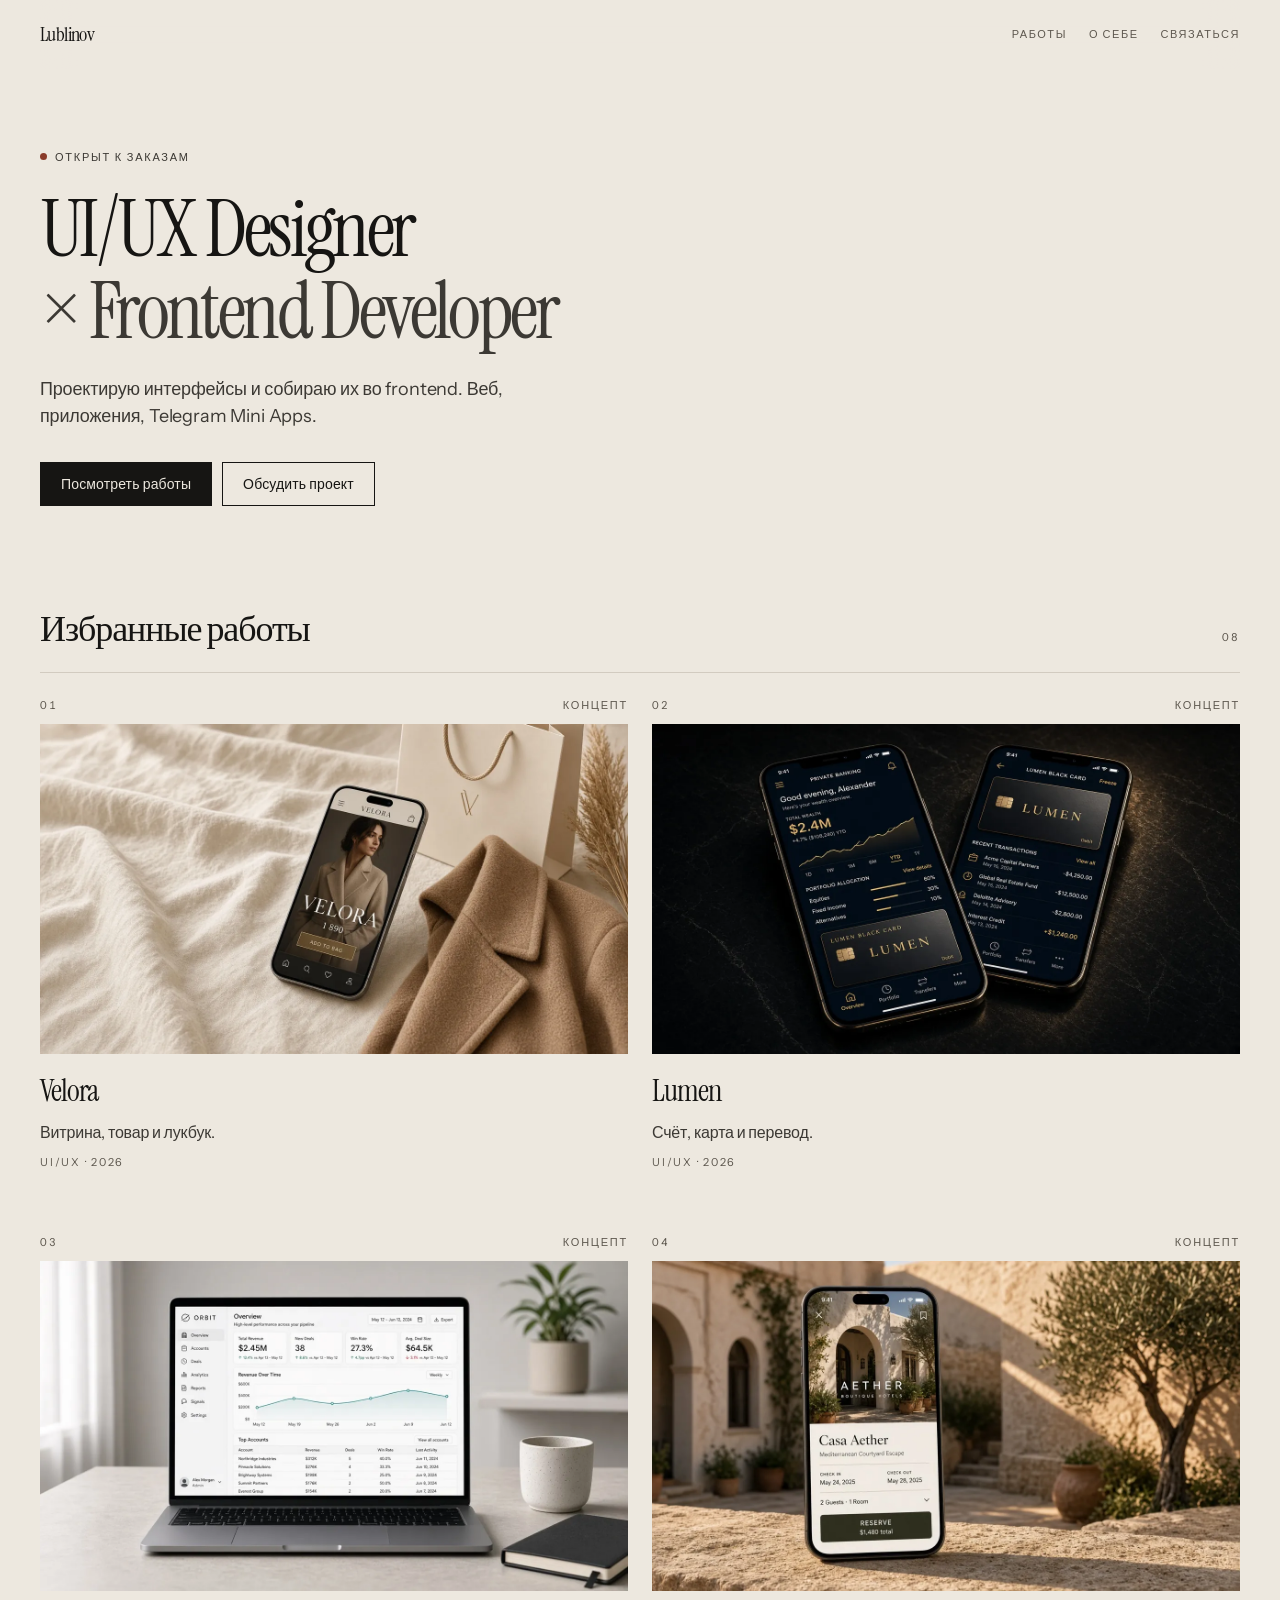
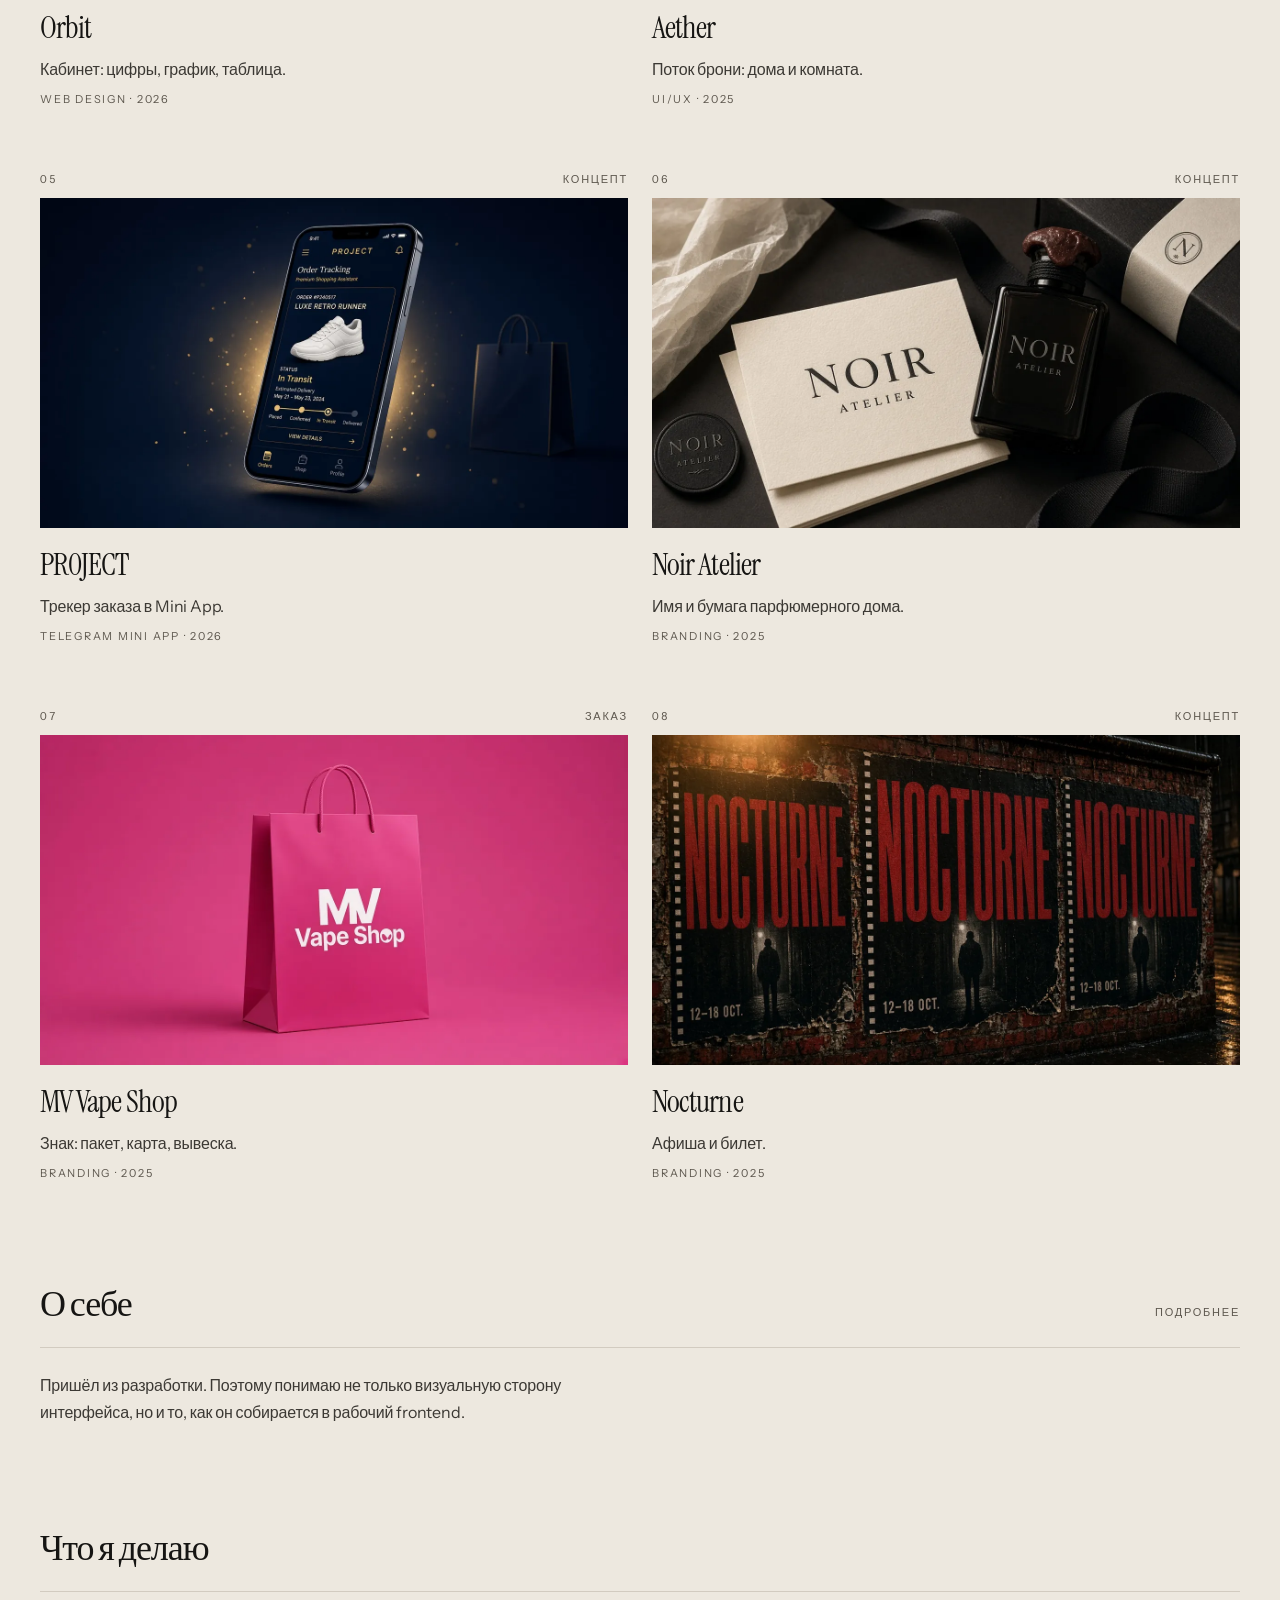
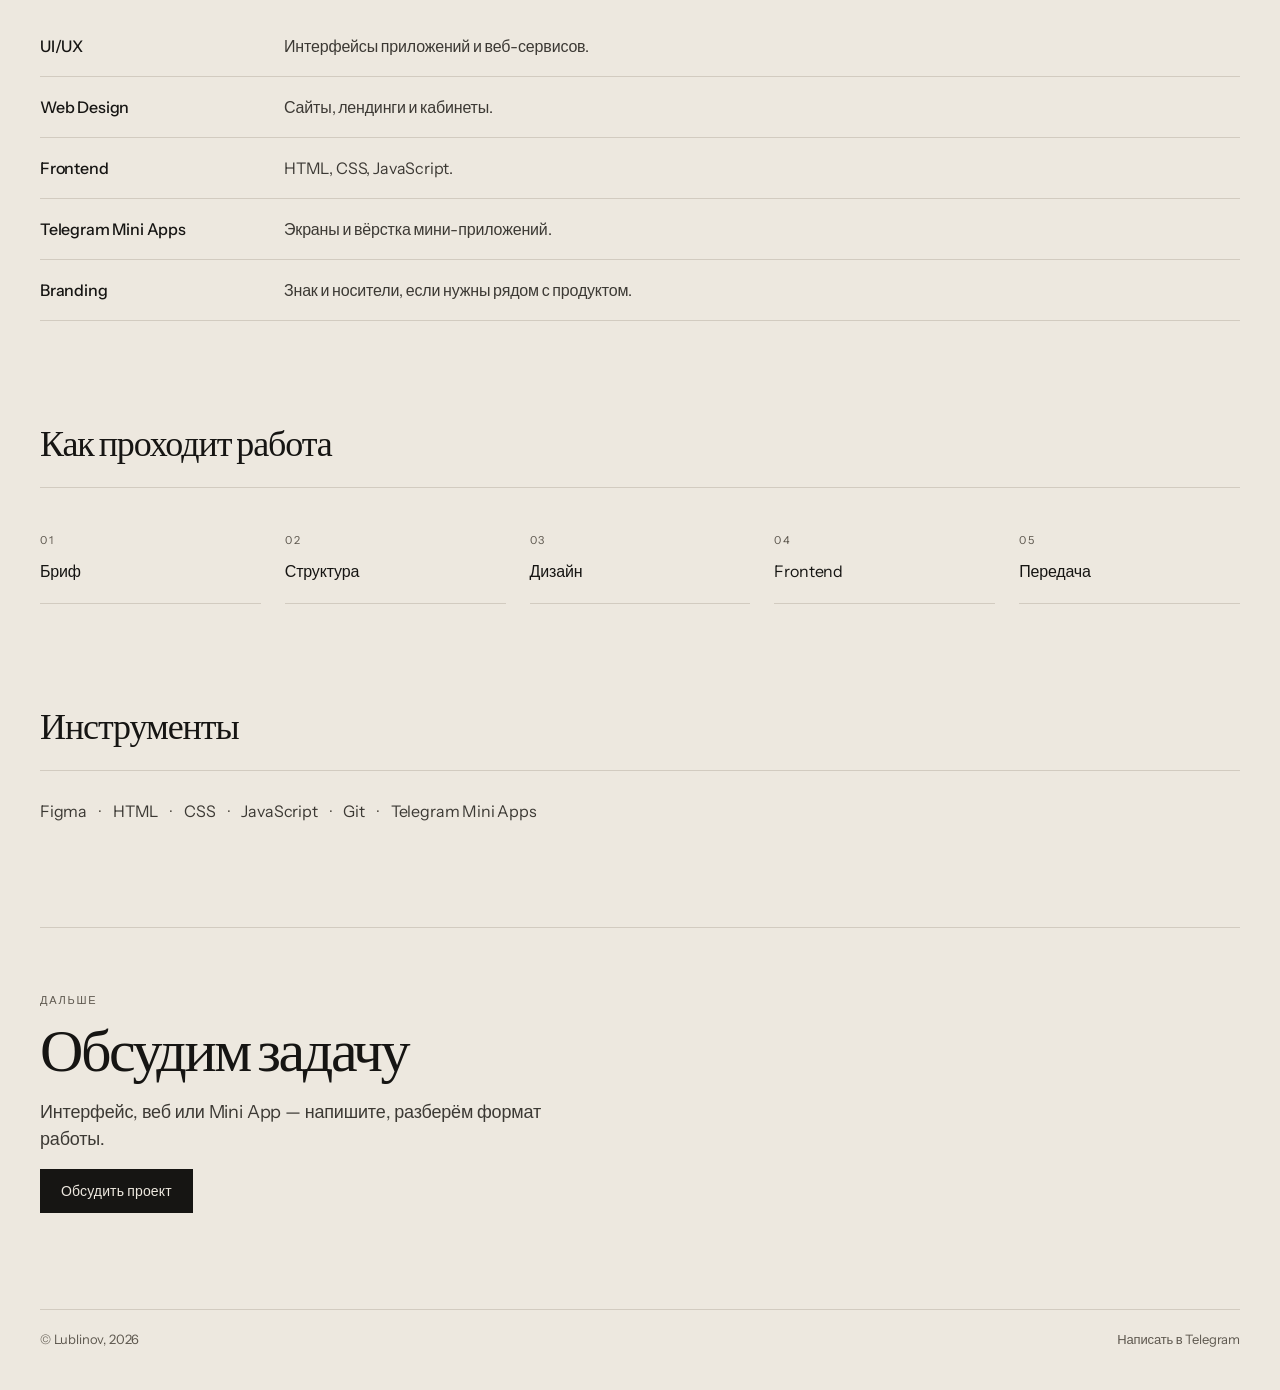
==== index.html @ 9f5bc85c "Добавить портфолио Lublinov в отдельный репозиторий. Co-authored-by: Cursor <cursoragent@cursor.com>" ====
<!doctype html>
<html lang="ru">
<head>
  <meta charset="utf-8">
  <meta name="viewport" content="width=device-width, initial-scale=1">
  <title>Lublinov — UI/UX Designer × Frontend Developer</title>
  <meta name="description" content="Lublinov — UI/UX-дизайнер и frontend-разработчик. Интерфейсы, веб и Telegram Mini Apps: проектирую экраны и собираю их в код.">
  <meta name="theme-color" content="#EDE8DF">
  <link rel="canonical" href="https://ilab6826-gif.github.io/lublinov-design/">
  <meta property="og:type" content="website">
  <meta property="og:locale" content="ru_RU">
  <meta property="og:site_name" content="Lublinov">
  <meta property="og:title" content="Lublinov — UI/UX Designer × Frontend Developer">
  <meta property="og:description" content="Проектирую интерфейсы и собираю их во frontend. Открыт к заказам.">
  <meta property="og:url" content="https://ilab6826-gif.github.io/lublinov-design/">
  <meta property="og:image" content="https://ilab6826-gif.github.io/lublinov-design/assets/velora-cover.png">
  <meta name="twitter:card" content="summary_large_image">
  <meta name="twitter:title" content="Lublinov — UI/UX Designer × Frontend Developer">
  <link rel="icon" href="favicon.svg">
  <link rel="preload" as="image" href="assets/velora-cover.webp">
  <link rel="preconnect" href="https://fonts.googleapis.com">
  <link rel="preconnect" href="https://fonts.gstatic.com" crossorigin>
  <link href="https://fonts.googleapis.com/css2?family=Instrument+Sans:ital,wght@0,400;0,500;1,400&family=Instrument+Serif:ital@0;1&display=swap" rel="stylesheet">
  <link rel="stylesheet" href="css/site.css?v=20">
</head>
<body>
  <a class="skip" href="#work">К работам</a>
  <header class="wrap nav">
    <a class="mark" href="index.html">Lublinov</a>
    <nav aria-label="Основное">
      <ul class="nav-links">
        <li><a href="#work">Работы</a></li>
        <li><a href="about.html">О себе</a></li>
        <li><a href="https://t.me/lublinov_layout" target="_blank" rel="noopener noreferrer">Связаться</a></li>
      </ul>
    </nav>
  </header>

  <main>
    <section class="wrap hero">
      <p class="status">Открыт к заказам</p>
      <h1>
        <span class="hero-line">UI/UX Designer</span>
        <span class="hero-line hero-line-soft">× Frontend Developer</span>
      </h1>
      <p class="lede">Проектирую интерфейсы и собираю их во frontend. Веб, приложения, Telegram Mini Apps.</p>
      <div class="cta-row">
        <a class="btn" href="#work">Посмотреть работы</a>
        <a class="btn btn-ghost" href="https://t.me/lublinov_layout" target="_blank" rel="noopener noreferrer">Обсудить проект</a>
      </div>
    </section>

    <section class="wrap section" id="work">
      <div class="section-head">
        <h2>Избранные работы</h2>
        <span class="count">08</span>
      </div>
      <div class="work-grid">
        <a class="work" href="work/velora.html" data-reveal>
          <div class="work-top"><span>01</span><span>Концепт</span></div>
          <div class="work-media"><img src="assets/velora-cover.webp" alt="Интерфейс магазина одежды Velora: витрина и карточка товара" width="1280" height="720" fetchpriority="high" decoding="async"></div>
          <h3>Velora</h3>
          <p class="work-desc">Витрина, товар и лукбук.</p>
          <p class="work-meta">UI/UX · 2026</p>
        </a>

        <a class="work" href="work/lumen.html" data-reveal>
          <div class="work-top"><span>02</span><span>Концепт</span></div>
          <div class="work-media"><img src="assets/lumen-cover.webp" alt="Банковское приложение Lumen: обзор счёта и карта" width="1280" height="720" loading="lazy" decoding="async"></div>
          <h3>Lumen</h3>
          <p class="work-desc">Счёт, карта и перевод.</p>
          <p class="work-meta">UI/UX · 2026</p>
        </a>

        <a class="work" href="work/orbit.html" data-reveal>
          <div class="work-top"><span>03</span><span>Концепт</span></div>
          <div class="work-media"><img src="assets/orbit-cover.webp" alt="Веб-дашборд Orbit: метрики, график и таблица" width="1280" height="720" loading="lazy" decoding="async"></div>
          <h3>Orbit</h3>
          <p class="work-desc">Кабинет: цифры, график, таблица.</p>
          <p class="work-meta">Web Design · 2026</p>
        </a>

        <a class="work" href="work/aether.html" data-reveal>
          <div class="work-top"><span>04</span><span>Концепт</span></div>
          <div class="work-media"><img src="assets/aether-cover.webp" alt="Приложение бронирования Aether: список домов и карточка комнаты" width="1280" height="720" loading="lazy" decoding="async"></div>
          <h3>Aether</h3>
          <p class="work-desc">Поток брони: дома и комната.</p>
          <p class="work-meta">UI/UX · 2025</p>
        </a>

        <a class="work" href="work/project.html" data-reveal>
          <div class="work-top"><span>05</span><span>Концепт</span></div>
          <div class="work-media"><img src="assets/project-cover.webp" alt="Telegram Mini App PR0JECT: трекер заказа" width="1280" height="720" loading="lazy" decoding="async"></div>
          <h3>PR0JECT</h3>
          <p class="work-desc">Трекер заказа в Mini App.</p>
          <p class="work-meta">Telegram Mini App · 2026</p>
        </a>

        <a class="work" href="work/atelier.html" data-reveal>
          <div class="work-top"><span>06</span><span>Концепт</span></div>
          <div class="work-media"><img src="assets/atelier-cover.webp" alt="Айдентика Noir Atelier: имя дома и бумажные носители" width="1280" height="720" loading="lazy" decoding="async"></div>
          <h3>Noir Atelier</h3>
          <p class="work-desc">Имя и бумага парфюмерного дома.</p>
          <p class="work-meta">Branding · 2025</p>
        </a>

        <a class="work" href="work/mv.html" data-reveal>
          <div class="work-top"><span>07</span><span>Заказ</span></div>
          <div class="work-media"><img src="assets/mv-cover.webp" alt="Логотип MV Vape Shop на пакете" width="1280" height="720" loading="lazy" decoding="async"></div>
          <h3>MV Vape Shop</h3>
          <p class="work-desc">Знак: пакет, карта, вывеска.</p>
          <p class="work-meta">Branding · 2025</p>
        </a>

        <a class="work" href="work/nocturne.html" data-reveal>
          <div class="work-top"><span>08</span><span>Концепт</span></div>
          <div class="work-media"><img src="assets/nocturne-cover.webp" alt="Афиша и билет кинофестиваля Nocturne" width="1280" height="720" loading="lazy" decoding="async"></div>
          <h3>Nocturne</h3>
          <p class="work-desc">Афиша и билет.</p>
          <p class="work-meta">Branding · 2025</p>
        </a>
      </div>
    </section>

    <section class="wrap section" id="about" data-reveal>
      <div class="section-head">
        <h2>О себе</h2>
        <a class="kicker" href="about.html">Подробнее</a>
      </div>
      <p class="body-copy">Пришёл из разработки. Поэтому понимаю не только визуальную сторону интерфейса, но и то, как он собирается в рабочий frontend.</p>
    </section>

    <section class="wrap section" id="services" data-reveal>
      <div class="section-head">
        <h2>Что я делаю</h2>
      </div>
      <div class="service-block">
        <article class="service-item">
          <h3>UI/UX</h3>
          <p>Интерфейсы приложений и веб-сервисов.</p>
        </article>
        <article class="service-item">
          <h3>Web Design</h3>
          <p>Сайты, лендинги и кабинеты.</p>
        </article>
        <article class="service-item">
          <h3>Frontend</h3>
          <p>HTML, CSS, JavaScript.</p>
        </article>
        <article class="service-item">
          <h3>Telegram Mini Apps</h3>
          <p>Экраны и вёрстка мини-приложений.</p>
        </article>
        <article class="service-item">
          <h3>Branding</h3>
          <p>Знак и носители, если нужны рядом с продуктом.</p>
        </article>
      </div>
    </section>

    <section class="wrap section" id="process" data-reveal>
      <div class="section-head">
        <h2>Как проходит работа</h2>
      </div>
      <ol class="process">
        <li><small>01</small><span>Бриф</span></li>
        <li><small>02</small><span>Структура</span></li>
        <li><small>03</small><span>Дизайн</span></li>
        <li><small>04</small><span>Frontend</span></li>
        <li><small>05</small><span>Передача</span></li>
      </ol>
    </section>

    <section class="wrap section" id="skills" data-reveal>
      <div class="section-head">
        <h2>Инструменты</h2>
      </div>
      <ul class="tools">
        <li>Figma</li>
        <li>HTML</li>
        <li>CSS</li>
        <li>JavaScript</li>
        <li>Git</li>
        <li>Telegram Mini Apps</li>
      </ul>
    </section>

    <section class="wrap contact" id="contact" data-reveal>
      <p class="kicker">Дальше</p>
      <h2>Обсудим задачу</h2>
      <p class="lede">Интерфейс, веб или Mini App — напишите, разберём формат работы.</p>
      <div class="cta-row">
        <a class="btn" href="https://t.me/lublinov_layout" target="_blank" rel="noopener noreferrer">Обсудить проект</a>
      </div>
    </section>
  </main>

  <footer class="wrap foot">
    <span>© Lublinov, 2026</span>
    <a href="https://t.me/lublinov_layout" target="_blank" rel="noopener noreferrer">Написать в Telegram</a>
  </footer>
  <script src="js/site.js" defer></script>
</body>
</html>
---- css/site.css ----
:root {
  --paper: #EDE8DF;
  --paper-2: #E3DCD1;
  --ink: #161513;
  --ink-soft: #3C3934;
  --muted: #5E584F;
  --rule: #D2CBC0;
  --accent: #8A3B2A;
  --ease: cubic-bezier(0.22, 1, 0.36, 1);
  --space-1: 8px;
  --space-2: 16px;
  --space-3: 24px;
  --space-4: 40px;
  --space-5: 64px;
  --space-6: 96px;
  --text-xs: 11px;
  --text-sm: 14px;
  --text-md: 16px;
  --text-lg: 18px;
  --wrap: min(1200px, calc(100% - 48px));
}

* { box-sizing: border-box; margin: 0; padding: 0; }

html {
  scroll-behavior: smooth;
  background: var(--paper);
  overflow-x: clip;
}

body {
  font-family: "Instrument Sans", "Helvetica Neue", Arial, sans-serif;
  color: var(--ink);
  background: var(--paper);
  font-size: var(--text-md);
  line-height: 1.5;
  letter-spacing: -0.011em;
  -webkit-font-smoothing: antialiased;
  text-rendering: optimizeLegibility;
}

img { display: block; max-width: 100%; height: auto; }
a { color: inherit; text-decoration: none; }

::selection {
  background: var(--ink);
  color: var(--paper);
}

a:focus-visible,
button:focus-visible {
  outline: 2px solid var(--ink);
  outline-offset: 3px;
}

.skip {
  position: absolute;
  left: var(--space-2);
  top: -48px;
  background: var(--ink);
  color: var(--paper);
  padding: var(--space-1) 12px;
  z-index: 20;
}
.skip:focus { top: var(--space-2); }

.wrap {
  width: var(--wrap);
  margin: 0 auto;
}

.nav {
  display: flex;
  align-items: center;
  justify-content: space-between;
  gap: var(--space-2);
  padding: 18px 0;
  position: sticky;
  top: 0;
  z-index: 10;
  background: color-mix(in srgb, var(--paper) 92%, transparent);
  backdrop-filter: blur(16px);
  -webkit-backdrop-filter: blur(16px);
}

.mark {
  font-family: "Instrument Serif", Georgia, serif;
  font-size: 20px;
  letter-spacing: -0.03em;
  flex-shrink: 0;
}

.nav-links {
  display: flex;
  gap: 22px;
  list-style: none;
  font-size: var(--text-xs);
  letter-spacing: 0.14em;
  text-transform: uppercase;
  color: var(--muted);
}

.nav-links a {
  padding: var(--space-1) 0;
  display: inline-flex;
  align-items: center;
  min-height: 32px;
  transition: color 0.2s var(--ease);
}

.nav-links a[aria-current="page"],
.nav-links a:hover { color: var(--ink); }

.kicker,
.status,
.work-top,
.work-meta,
.meta dt,
.chapter-num,
.next small,
.process small,
.section-head .count {
  font-size: var(--text-xs);
  letter-spacing: 0.16em;
  text-transform: uppercase;
  color: var(--muted);
}

.status {
  display: inline-flex;
  align-items: center;
  gap: var(--space-1);
  color: var(--ink-soft);
}

.status::before {
  content: "";
  width: 7px;
  height: 7px;
  border-radius: 50%;
  background: var(--accent);
}

h1 {
  font-family: "Instrument Serif", Georgia, serif;
  font-weight: 400;
  letter-spacing: -0.045em;
  line-height: 1;
}

.lede {
  font-size: var(--text-lg);
  line-height: 1.5;
  color: var(--ink-soft);
  max-width: 34rem;
}

.body-copy {
  font-size: var(--text-md);
  line-height: 1.65;
  color: var(--ink-soft);
  max-width: 38rem;
}

.body-copy + .body-copy { margin-top: 14px; }

.hero {
  padding: 80px 0 var(--space-6);
  display: grid;
  gap: var(--space-3);
  align-content: start;
}

.hero h1 {
  font-size: clamp(40px, 7vw, 80px);
  max-width: 12em;
  line-height: 1.02;
}

.hero-line { display: block; }
.hero-line-soft { color: var(--ink-soft); }

.cta-row {
  display: flex;
  flex-wrap: wrap;
  gap: 10px;
  padding-top: var(--space-1);
}

.btn {
  display: inline-flex;
  align-items: center;
  justify-content: center;
  min-height: 44px;
  padding: 0 20px;
  background: var(--ink);
  color: var(--paper);
  font-size: var(--text-sm);
  font-weight: 500;
  letter-spacing: 0.01em;
  border: 1px solid var(--ink);
  transition: background 0.2s var(--ease), color 0.2s var(--ease), border-color 0.2s var(--ease);
}

.btn:hover { background: var(--accent); border-color: var(--accent); }
.btn:active { background: var(--ink); border-color: var(--ink); }

.btn-ghost {
  background: transparent;
  color: var(--ink);
}

.btn-ghost:hover {
  background: var(--ink);
  color: var(--paper);
}

.section {
  padding: 0 0 var(--space-6);
  scroll-margin-top: 72px;
}

.section-head {
  display: flex;
  justify-content: space-between;
  align-items: baseline;
  gap: var(--space-2);
  margin-bottom: var(--space-3);
  padding-bottom: var(--space-2);
  border-bottom: 1px solid var(--rule);
}

.section-head h2,
.work h3,
.chapter h2 {
  font-family: "Instrument Serif", Georgia, serif;
  font-weight: 400;
  letter-spacing: -0.03em;
}

.section-head h2 {
  font-size: clamp(28px, 3vw, 36px);
}

.section-head .count { font-variant-numeric: tabular-nums; }
.section-head a:hover { color: var(--ink); }

.work-grid {
  display: grid;
  grid-template-columns: 1fr 1fr;
  gap: var(--space-5) var(--space-3);
}

.work { display: block; }

.work-media {
  overflow: hidden;
  background: var(--paper-2);
  aspect-ratio: 16 / 9;
}

.work-media img {
  width: 100%;
  height: 100%;
  object-fit: cover;
  transition: transform 0.6s var(--ease);
}

.work:hover .work-media img { transform: scale(1.03); }

.work-top {
  display: flex;
  justify-content: space-between;
  align-items: baseline;
  margin-bottom: 10px;
  font-variant-numeric: tabular-nums;
}

.work h3 {
  font-size: clamp(26px, 2.4vw, 34px);
  margin-top: 14px;
  transition: color 0.2s var(--ease);
}

.work h3::after {
  content: "→";
  font-family: "Instrument Sans", "Helvetica Neue", Arial, sans-serif;
  font-size: 0.55em;
  letter-spacing: 0;
  margin-left: 0.35em;
  opacity: 0;
  transition: opacity 0.2s var(--ease), transform 0.2s var(--ease);
  display: inline-block;
  transform: translateX(-4px);
}

.work:hover h3 { color: var(--accent); }
.work:hover h3::after { opacity: 1; transform: none; }

.work-desc {
  margin-top: 6px;
  color: var(--ink-soft);
  font-size: var(--text-md);
  line-height: 1.45;
}

.work-meta { margin-top: 10px; }

.case-hero { padding: var(--space-1) 0 0; }
.case-hero .work-media { aspect-ratio: 16 / 9; }

.case-hero .work-media img {
  width: 100%;
  height: 100%;
  object-fit: cover;
}

.case-title {
  padding: var(--space-4) 0 var(--space-2);
  display: grid;
  gap: 14px;
}

.case-title h1 {
  font-size: clamp(40px, 6vw, 72px);
}

.meta {
  display: grid;
  grid-template-columns: repeat(3, 1fr);
  gap: var(--space-3);
  margin-top: var(--space-1);
  padding: 20px 0;
  border-top: 1px solid var(--rule);
  border-bottom: 1px solid var(--rule);
}

.meta dt { margin-bottom: 6px; }
.meta dd { font-size: var(--text-md); }

.case-body { padding: 0 0 var(--space-2); }

.chapter {
  display: grid;
  grid-template-columns: 72px minmax(0, 1fr);
  gap: var(--space-3);
  padding: 28px 0;
  border-top: 1px solid var(--rule);
  scroll-margin-top: 72px;
}

.chapter-num { padding-top: 10px; }

.chapter h2 {
  font-size: clamp(22px, 2.2vw, 28px);
  margin-bottom: 10px;
}

.chapter p {
  color: var(--ink-soft);
  max-width: 38rem;
  font-size: var(--text-md);
  line-height: 1.65;
}

.case-frame {
  background: var(--paper-2);
  margin-top: var(--space-3);
}

.chapter .case-frame + .case-frame { margin-top: var(--space-2); }

.case-frame img {
  width: 100%;
  height: auto;
  vertical-align: top;
}

.case-frame.logo-plate {
  max-width: 420px;
  background: #E11D8A;
}

.next {
  display: grid;
  grid-template-columns: 1fr auto 1fr;
  align-items: end;
  gap: var(--space-2);
  padding: 28px 0 var(--space-4);
  border-top: 1px solid var(--rule);
}

.next small { display: block; margin-bottom: var(--space-1); }

.next a {
  font-family: "Instrument Serif", Georgia, serif;
  font-size: clamp(22px, 3vw, 36px);
  letter-spacing: -0.03em;
  transition: color 0.2s var(--ease);
}

.next a.kicker {
  font-family: "Instrument Sans", "Helvetica Neue", Arial, sans-serif;
  font-size: var(--text-xs);
  padding-bottom: var(--space-1);
}

.next-next { text-align: right; justify-self: end; }
.next a:hover { color: var(--accent); }

.about-hero { padding: var(--space-5) 0 var(--space-3); }

.about-hero h1 {
  font-size: clamp(40px, 6.5vw, 76px);
  max-width: 12ch;
}

.about-copy { padding: 0 0 var(--space-5); }

.service-block { display: grid; }

.service-item {
  display: grid;
  grid-template-columns: minmax(160px, 220px) 1fr;
  gap: var(--space-3);
  padding: 18px 0;
  border-bottom: 1px solid var(--rule);
}

.service-item h3 {
  font-size: var(--text-md);
  font-weight: 500;
}

.service-item p {
  color: var(--ink-soft);
  font-size: var(--text-md);
}

.process {
  list-style: none;
  display: grid;
  grid-template-columns: repeat(5, 1fr);
  gap: 0 var(--space-3);
}

.process li {
  padding: 20px 0;
  border-bottom: 1px solid var(--rule);
}

.process small { display: block; margin-bottom: 10px; }
.process span { display: block; font-size: var(--text-md); }

.tools {
  display: flex;
  flex-wrap: wrap;
  align-items: baseline;
  list-style: none;
  color: var(--ink-soft);
  font-size: var(--text-md);
  padding: 4px 0 8px;
}

.tools li:not(:last-child)::after {
  content: "·";
  margin: 0 12px;
  color: var(--muted);
}

.about-work { padding: 0 0 var(--space-6); }
.about-work .kicker { margin-bottom: var(--space-2); }

.about-work-grid {
  display: grid;
  grid-template-columns: repeat(4, 1fr);
  gap: 10px;
}

.about-work-grid a {
  display: block;
  overflow: hidden;
  background: var(--paper-2);
  aspect-ratio: 16 / 9;
}

.about-work-grid img {
  width: 100%;
  height: 100%;
  object-fit: cover;
  transition: transform 0.6s var(--ease);
}

.about-work-grid a:hover img { transform: scale(1.03); }

.contact {
  padding: var(--space-5) 0 var(--space-6);
  border-top: 1px solid var(--rule);
  scroll-margin-top: 72px;
}

.contact h2 {
  font-family: "Instrument Serif", Georgia, serif;
  font-size: clamp(36px, 5vw, 60px);
  font-weight: 400;
  letter-spacing: -0.04em;
  line-height: 1.05;
  margin: 12px 0 16px;
  max-width: 14ch;
}

.contact .cta-row { margin-top: var(--space-1); }

.foot {
  display: flex;
  justify-content: space-between;
  gap: var(--space-2);
  flex-wrap: wrap;
  padding: 20px 0 var(--space-4);
  border-top: 1px solid var(--rule);
  font-size: 13px;
  color: var(--muted);
}

.foot a { transition: color 0.2s var(--ease); }
.foot a:hover { color: var(--ink); }

.js [data-reveal] {
  opacity: 0;
  transform: translateY(10px);
}

.js [data-reveal].is-in {
  opacity: 1;
  transform: none;
  transition: opacity 0.55s var(--ease), transform 0.55s var(--ease);
}

@media (max-width: 860px) {
  :root { --wrap: calc(100% - 32px); }
  .nav-links a { min-height: 44px; }
  .work-grid,
  .meta,
  .service-item,
  .chapter { grid-template-columns: 1fr; }
  .process { grid-template-columns: 1fr; gap: 0; }
  .about-work-grid { grid-template-columns: 1fr 1fr; }
  .hero { padding: 40px 0 var(--space-5); gap: 20px; }
  .nav { padding: 12px 0; }
  .nav-links { gap: 14px; letter-spacing: 0.08em; }
  .section { padding-bottom: 72px; }
  .contact { padding: var(--space-5) 0 72px; }
  .work-grid { gap: var(--space-4); }
  .chapter { gap: 6px; padding: 22px 0; }
  .chapter-num { padding-top: 0; }
  .next {
    grid-template-columns: 1fr;
    gap: 18px;
  }
  .next-next { text-align: left; justify-self: start; }
  .service-item { gap: 4px; }
  .about-hero { padding: var(--space-4) 0 var(--space-2); }
}

@media (max-width: 430px) {
  .hero h1 { font-size: clamp(34px, 10vw, 44px); }
  .case-title h1 { font-size: clamp(34px, 10vw, 48px); }
  .about-hero h1 { font-size: clamp(34px, 10vw, 48px); }
  .contact h2 { font-size: clamp(32px, 9vw, 44px); }
}

@media (max-width: 360px) {
  :root { --wrap: calc(100% - 24px); }
  .mark { font-size: 18px; }
  .nav-links { gap: 10px; letter-spacing: 0.06em; }
  .btn { width: 100%; }
  .cta-row { width: 100%; }
}

@media (prefers-reduced-motion: reduce) {
  html { scroll-behavior: auto; }
  *, *::before, *::after {
    transition: none !important;
    animation: none !important;
  }
  .js [data-reveal],
  [data-reveal] {
    opacity: 1;
    transform: none;
  }
  .work h3::after { opacity: 0.55; transform: none; }
}

@media print {
  .nav, .next, .foot, .cta-row { display: none; }
  body { background: #fff; }
}
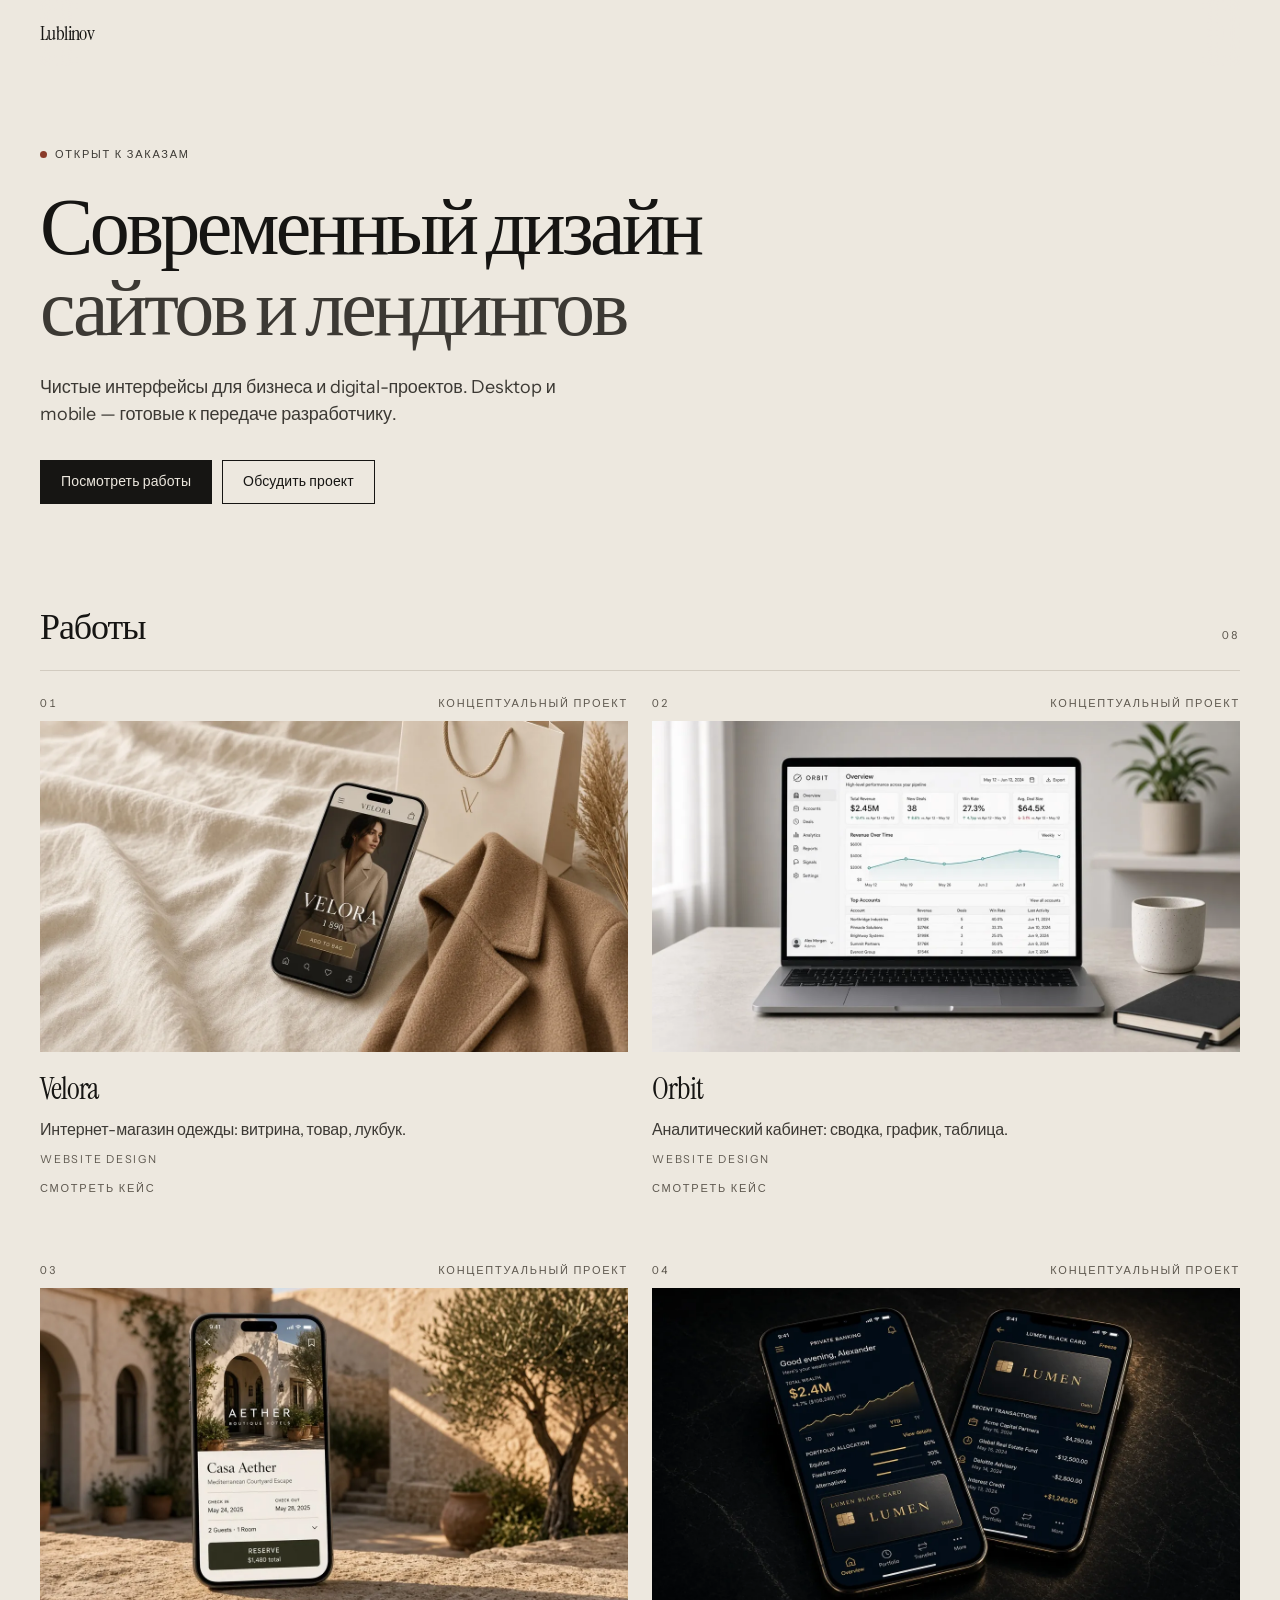
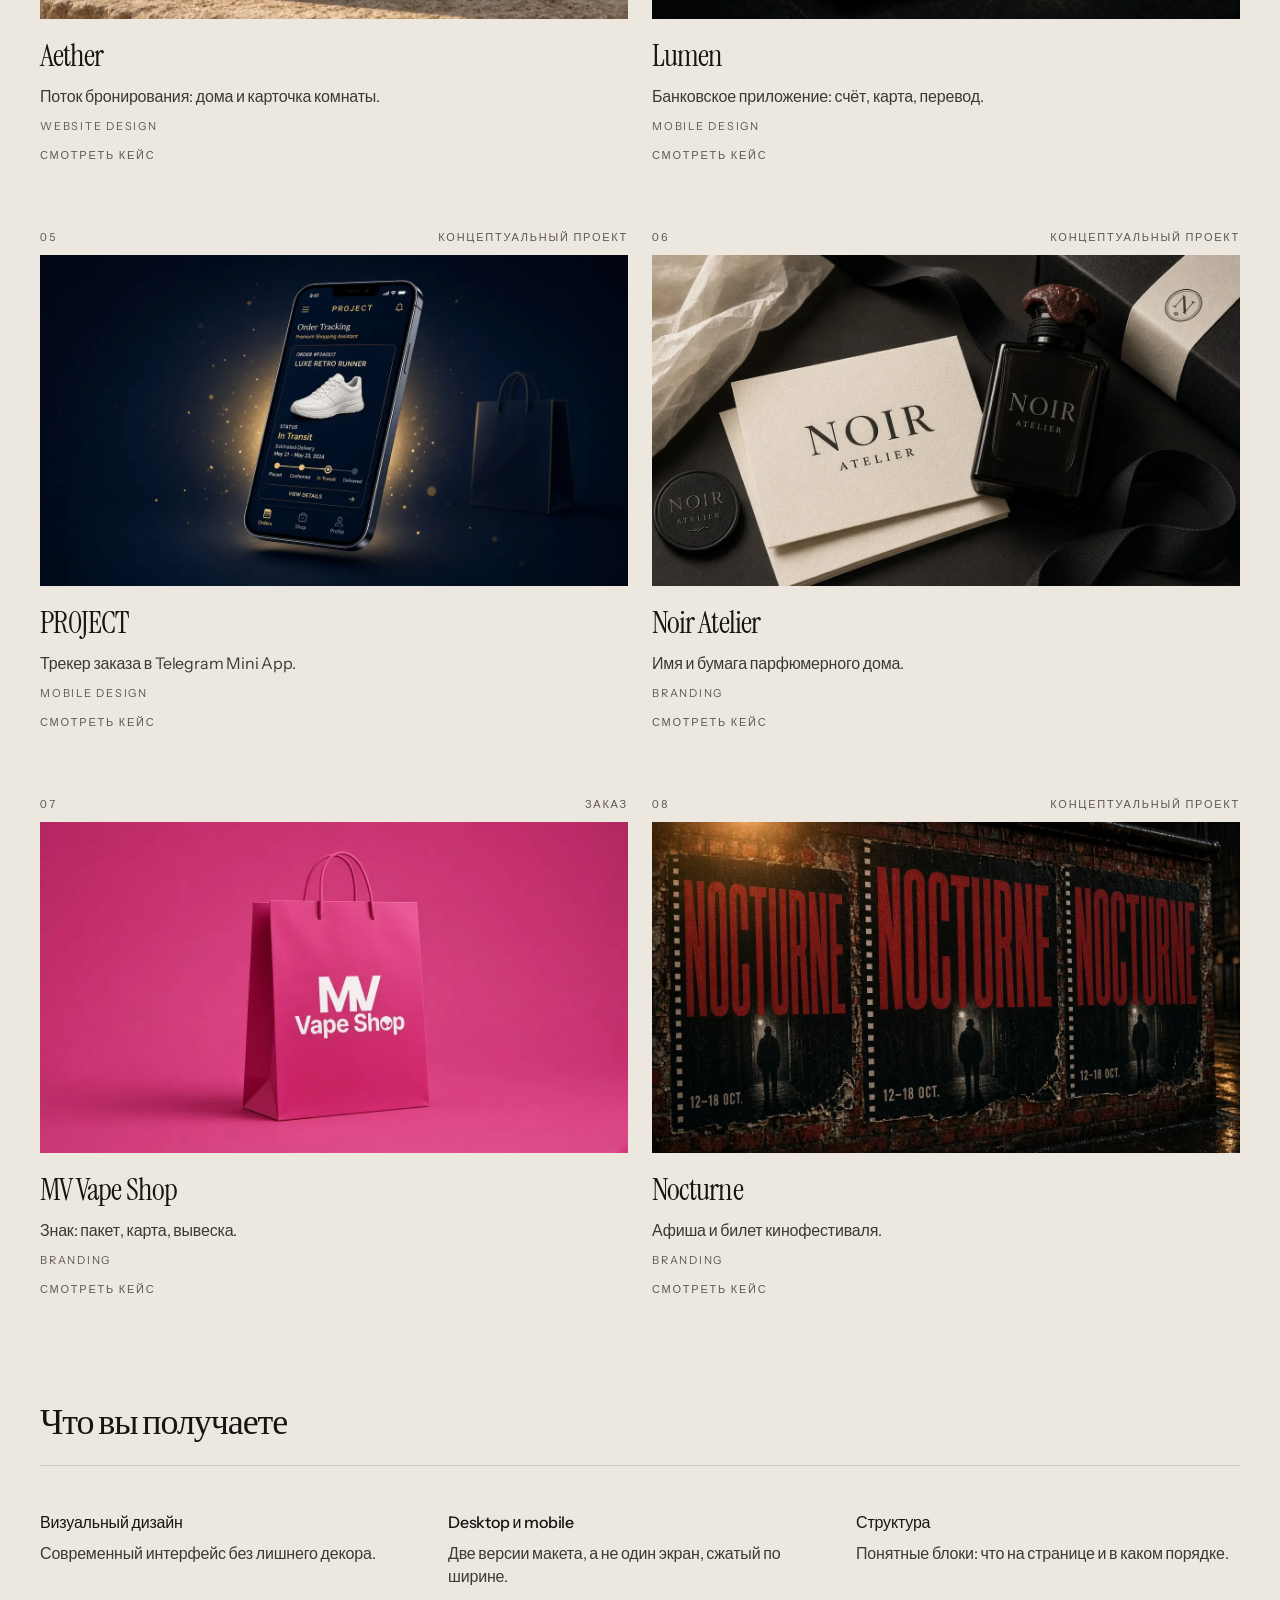
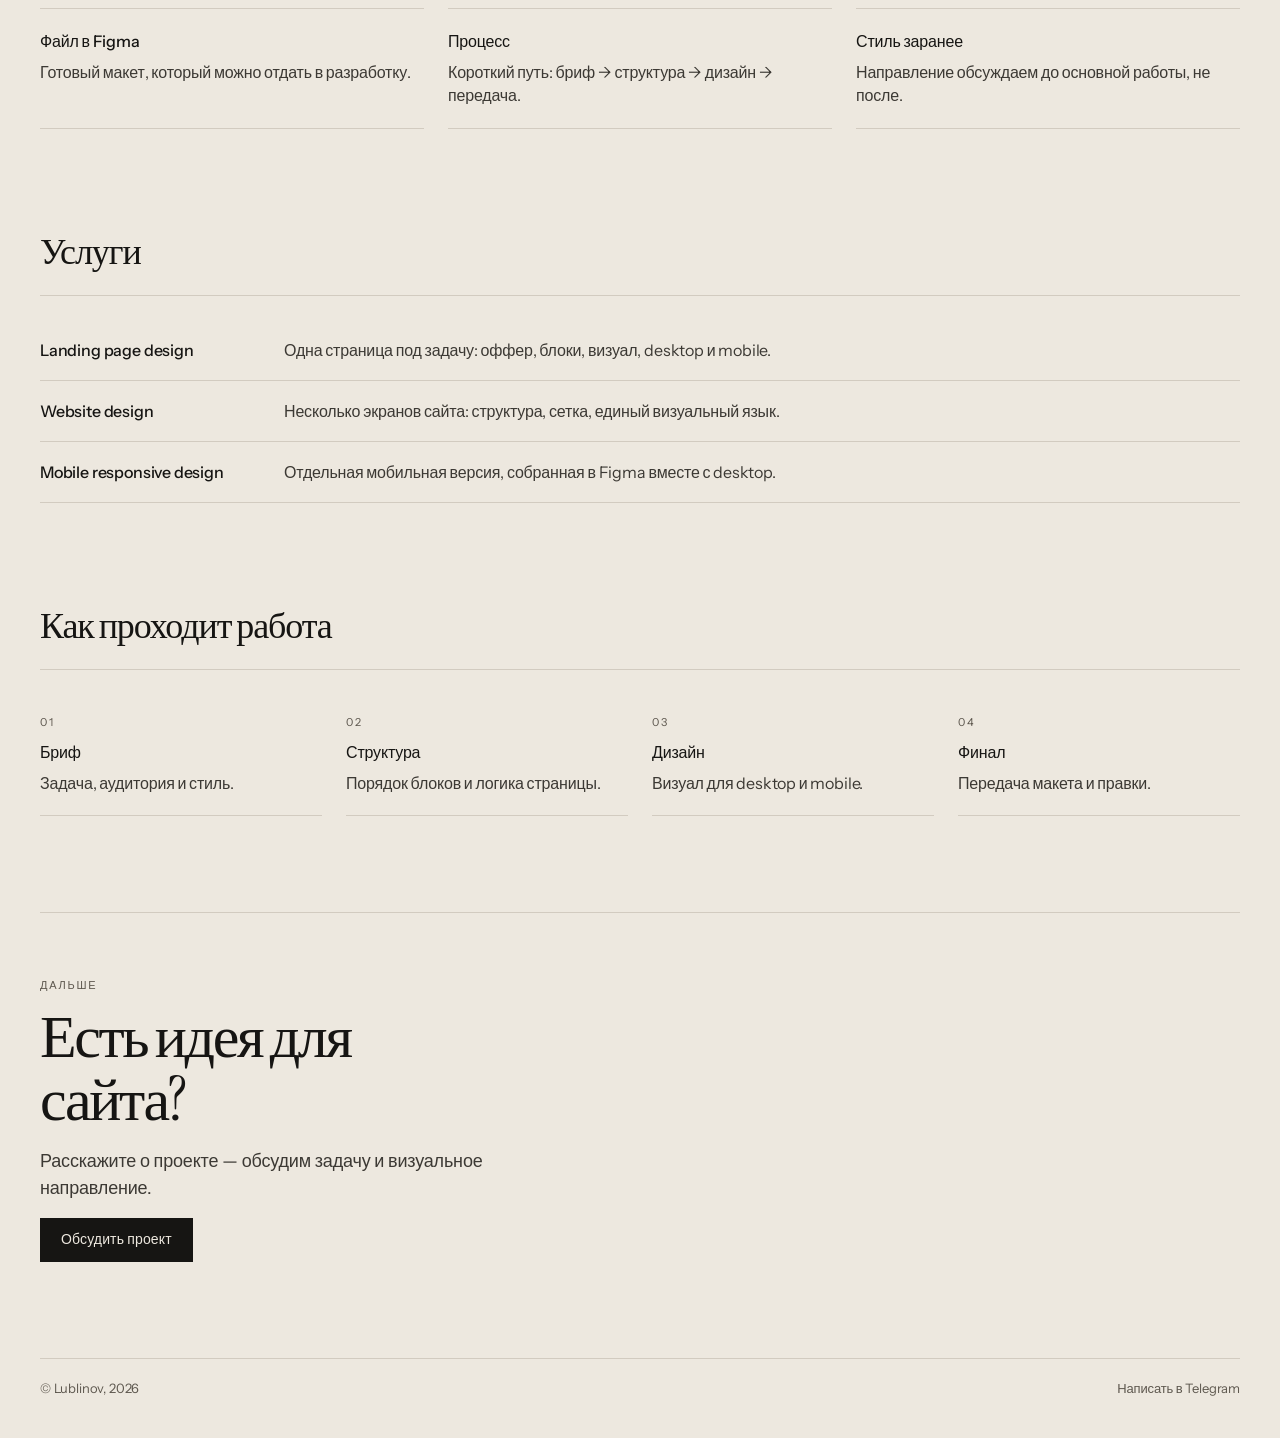
==== commit c902c53e: "Собрать портфолио вокруг дизайна сайтов: честный оффер, концепты и контакт. Co-authored-by: Cursor <" ====
--- a/index.html
+++ b/index.html
@@ -3,36 +3,41 @@
 <head>
   <meta charset="utf-8">
   <meta name="viewport" content="width=device-width, initial-scale=1">
-  <title>Lublinov — UI/UX Designer × Frontend Developer</title>
-  <meta name="description" content="Lublinov — UI/UX-дизайнер и frontend-разработчик. Интерфейсы, веб и Telegram Mini Apps: проектирую экраны и собираю их в код.">
+  <title>Lublinov — дизайн сайтов и лендингов</title>
+  <meta name="description" content="Современный дизайн сайтов и лендингов: desktop и mobile версии, готовые к передаче разработчику.">
   <meta name="theme-color" content="#EDE8DF">
   <link rel="canonical" href="https://ilab6826-gif.github.io/lublinov-design/">
   <meta property="og:type" content="website">
   <meta property="og:locale" content="ru_RU">
   <meta property="og:site_name" content="Lublinov">
-  <meta property="og:title" content="Lublinov — UI/UX Designer × Frontend Developer">
-  <meta property="og:description" content="Проектирую интерфейсы и собираю их во frontend. Открыт к заказам.">
+  <meta property="og:title" content="Lublinov — дизайн сайтов и лендингов">
+  <meta property="og:description" content="Чистые интерфейсы для бизнеса и digital-проектов. Desktop и mobile — готовые к передаче в разработку.">
   <meta property="og:url" content="https://ilab6826-gif.github.io/lublinov-design/">
   <meta property="og:image" content="https://ilab6826-gif.github.io/lublinov-design/assets/velora-cover.png">
   <meta name="twitter:card" content="summary_large_image">
-  <meta name="twitter:title" content="Lublinov — UI/UX Designer × Frontend Developer">
+  <meta name="twitter:title" content="Lublinov — дизайн сайтов и лендингов">
+  <meta name="twitter:description" content="Современный дизайн сайтов и лендингов. Desktop и mobile, готовые к передаче разработчику.">
   <link rel="icon" href="favicon.svg">
   <link rel="preload" as="image" href="assets/velora-cover.webp">
   <link rel="preconnect" href="https://fonts.googleapis.com">
   <link rel="preconnect" href="https://fonts.gstatic.com" crossorigin>
   <link href="https://fonts.googleapis.com/css2?family=Instrument+Sans:ital,wght@0,400;0,500;1,400&family=Instrument+Serif:ital@0;1&display=swap" rel="stylesheet">
-  <link rel="stylesheet" href="css/site.css?v=20">
+  <link rel="stylesheet" href="css/site.css?v=21">
 </head>
 <body>
   <a class="skip" href="#work">К работам</a>
   <header class="wrap nav">
     <a class="mark" href="index.html">Lublinov</a>
     <nav aria-label="Основное">
-      <ul class="nav-links">
-        <li><a href="#work">Работы</a></li>
-        <li><a href="about.html">О себе</a></li>
-        <li><a href="https://t.me/lublinov_layout" target="_blank" rel="noopener noreferrer">Связаться</a></li>
-      </ul>
+      <details class="nav-menu">
+        <summary>Меню</summary>
+        <ul class="nav-links">
+          <li><a href="#work">Работы</a></li>
+          <li><a href="about.html">О себе</a></li>
+          <li><a href="#services">Услуги</a></li>
+          <li><a href="#contact">Связаться</a></li>
+        </ul>
+      </details>
     </nav>
   </header>
 
@@ -40,10 +45,10 @@
     <section class="wrap hero">
       <p class="status">Открыт к заказам</p>
       <h1>
-        <span class="hero-line">UI/UX Designer</span>
-        <span class="hero-line hero-line-soft">× Frontend Developer</span>
+        <span class="hero-line">Современный дизайн</span>
+        <span class="hero-line hero-line-soft">сайтов и лендингов</span>
       </h1>
-      <p class="lede">Проектирую интерфейсы и собираю их во frontend. Веб, приложения, Telegram Mini Apps.</p>
+      <p class="lede">Чистые интерфейсы для бизнеса и digital-проектов. Desktop и mobile — готовые к передаче разработчику.</p>
       <div class="cta-row">
         <a class="btn" href="#work">Посмотреть работы</a>
         <a class="btn btn-ghost" href="https://t.me/lublinov_layout" target="_blank" rel="noopener noreferrer">Обсудить проект</a>
@@ -52,56 +57,62 @@
 
     <section class="wrap section" id="work">
       <div class="section-head">
-        <h2>Избранные работы</h2>
+        <h2>Работы</h2>
         <span class="count">08</span>
       </div>
       <div class="work-grid">
         <a class="work" href="work/velora.html" data-reveal>
-          <div class="work-top"><span>01</span><span>Концепт</span></div>
-          <div class="work-media"><img src="assets/velora-cover.webp" alt="Интерфейс магазина одежды Velora: витрина и карточка товара" width="1280" height="720" fetchpriority="high" decoding="async"></div>
+          <div class="work-top"><span>01</span><span>Концептуальный проект</span></div>
+          <div class="work-media"><img src="assets/velora-cover.webp" alt="Концепт магазина одежды Velora: витрина и карточка товара" width="1280" height="720" fetchpriority="high" decoding="async"></div>
           <h3>Velora</h3>
-          <p class="work-desc">Витрина, товар и лукбук.</p>
-          <p class="work-meta">UI/UX · 2026</p>
+          <p class="work-desc">Интернет-магазин одежды: витрина, товар, лукбук.</p>
+          <p class="work-meta">Website design</p>
+          <span class="work-cta">Смотреть кейс</span>
+        </a>
+
+        <a class="work" href="work/orbit.html" data-reveal>
+          <div class="work-top"><span>02</span><span>Концептуальный проект</span></div>
+          <div class="work-media"><img src="assets/orbit-cover.webp" alt="Концепт веб-кабинета Orbit: метрики, график и таблица" width="1280" height="720" loading="lazy" decoding="async"></div>
+          <h3>Orbit</h3>
+          <p class="work-desc">Аналитический кабинет: сводка, график, таблица.</p>
+          <p class="work-meta">Website design</p>
+          <span class="work-cta">Смотреть кейс</span>
+        </a>
+
+        <a class="work" href="work/aether.html" data-reveal>
+          <div class="work-top"><span>03</span><span>Концептуальный проект</span></div>
+          <div class="work-media"><img src="assets/aether-cover.webp" alt="Концепт бронирования Aether: список домов и карточка комнаты" width="1280" height="720" loading="lazy" decoding="async"></div>
+          <h3>Aether</h3>
+          <p class="work-desc">Поток бронирования: дома и карточка комнаты.</p>
+          <p class="work-meta">Website design</p>
+          <span class="work-cta">Смотреть кейс</span>
         </a>
 
         <a class="work" href="work/lumen.html" data-reveal>
-          <div class="work-top"><span>02</span><span>Концепт</span></div>
-          <div class="work-media"><img src="assets/lumen-cover.webp" alt="Банковское приложение Lumen: обзор счёта и карта" width="1280" height="720" loading="lazy" decoding="async"></div>
+          <div class="work-top"><span>04</span><span>Концептуальный проект</span></div>
+          <div class="work-media"><img src="assets/lumen-cover.webp" alt="Концепт банковского приложения Lumen: счёт и карта" width="1280" height="720" loading="lazy" decoding="async"></div>
           <h3>Lumen</h3>
-          <p class="work-desc">Счёт, карта и перевод.</p>
-          <p class="work-meta">UI/UX · 2026</p>
-        </a>
-
-        <a class="work" href="work/orbit.html" data-reveal>
-          <div class="work-top"><span>03</span><span>Концепт</span></div>
-          <div class="work-media"><img src="assets/orbit-cover.webp" alt="Веб-дашборд Orbit: метрики, график и таблица" width="1280" height="720" loading="lazy" decoding="async"></div>
-          <h3>Orbit</h3>
-          <p class="work-desc">Кабинет: цифры, график, таблица.</p>
-          <p class="work-meta">Web Design · 2026</p>
-        </a>
-
-        <a class="work" href="work/aether.html" data-reveal>
-          <div class="work-top"><span>04</span><span>Концепт</span></div>
-          <div class="work-media"><img src="assets/aether-cover.webp" alt="Приложение бронирования Aether: список домов и карточка комнаты" width="1280" height="720" loading="lazy" decoding="async"></div>
-          <h3>Aether</h3>
-          <p class="work-desc">Поток брони: дома и комната.</p>
-          <p class="work-meta">UI/UX · 2025</p>
+          <p class="work-desc">Банковское приложение: счёт, карта, перевод.</p>
+          <p class="work-meta">Mobile design</p>
+          <span class="work-cta">Смотреть кейс</span>
         </a>
 
         <a class="work" href="work/project.html" data-reveal>
-          <div class="work-top"><span>05</span><span>Концепт</span></div>
-          <div class="work-media"><img src="assets/project-cover.webp" alt="Telegram Mini App PR0JECT: трекер заказа" width="1280" height="720" loading="lazy" decoding="async"></div>
+          <div class="work-top"><span>05</span><span>Концептуальный проект</span></div>
+          <div class="work-media"><img src="assets/project-cover.webp" alt="Концепт Mini App PR0JECT: трекер заказа" width="1280" height="720" loading="lazy" decoding="async"></div>
           <h3>PR0JECT</h3>
-          <p class="work-desc">Трекер заказа в Mini App.</p>
-          <p class="work-meta">Telegram Mini App · 2026</p>
+          <p class="work-desc">Трекер заказа в Telegram Mini App.</p>
+          <p class="work-meta">Mobile design</p>
+          <span class="work-cta">Смотреть кейс</span>
         </a>
 
         <a class="work" href="work/atelier.html" data-reveal>
-          <div class="work-top"><span>06</span><span>Концепт</span></div>
-          <div class="work-media"><img src="assets/atelier-cover.webp" alt="Айдентика Noir Atelier: имя дома и бумажные носители" width="1280" height="720" loading="lazy" decoding="async"></div>
+          <div class="work-top"><span>06</span><span>Концептуальный проект</span></div>
+          <div class="work-media"><img src="assets/atelier-cover.webp" alt="Концепт айдентики Noir Atelier: имя дома и бумажные носители" width="1280" height="720" loading="lazy" decoding="async"></div>
           <h3>Noir Atelier</h3>
           <p class="work-desc">Имя и бумага парфюмерного дома.</p>
-          <p class="work-meta">Branding · 2025</p>
+          <p class="work-meta">Branding</p>
+          <span class="work-cta">Смотреть кейс</span>
         </a>
 
         <a class="work" href="work/mv.html" data-reveal>
@@ -109,52 +120,70 @@
           <div class="work-media"><img src="assets/mv-cover.webp" alt="Логотип MV Vape Shop на пакете" width="1280" height="720" loading="lazy" decoding="async"></div>
           <h3>MV Vape Shop</h3>
           <p class="work-desc">Знак: пакет, карта, вывеска.</p>
-          <p class="work-meta">Branding · 2025</p>
+          <p class="work-meta">Branding</p>
+          <span class="work-cta">Смотреть кейс</span>
         </a>
 
         <a class="work" href="work/nocturne.html" data-reveal>
-          <div class="work-top"><span>08</span><span>Концепт</span></div>
-          <div class="work-media"><img src="assets/nocturne-cover.webp" alt="Афиша и билет кинофестиваля Nocturne" width="1280" height="720" loading="lazy" decoding="async"></div>
+          <div class="work-top"><span>08</span><span>Концептуальный проект</span></div>
+          <div class="work-media"><img src="assets/nocturne-cover.webp" alt="Концепт афиши и билета кинофестиваля Nocturne" width="1280" height="720" loading="lazy" decoding="async"></div>
           <h3>Nocturne</h3>
-          <p class="work-desc">Афиша и билет.</p>
-          <p class="work-meta">Branding · 2025</p>
-        </a>
-      </div>
-    </section>
-
-    <section class="wrap section" id="about" data-reveal>
-      <div class="section-head">
-        <h2>О себе</h2>
-        <a class="kicker" href="about.html">Подробнее</a>
-      </div>
-      <p class="body-copy">Пришёл из разработки. Поэтому понимаю не только визуальную сторону интерфейса, но и то, как он собирается в рабочий frontend.</p>
+          <p class="work-desc">Афиша и билет кинофестиваля.</p>
+          <p class="work-meta">Branding</p>
+          <span class="work-cta">Смотреть кейс</span>
+        </a>
+      </div>
+    </section>
+
+    <section class="wrap section" id="proof" data-reveal>
+      <div class="section-head">
+        <h2>Что вы получаете</h2>
+      </div>
+      <ul class="proof">
+        <li>
+          <strong>Визуальный дизайн</strong>
+          <span>Современный интерфейс без лишнего декора.</span>
+        </li>
+        <li>
+          <strong>Desktop и mobile</strong>
+          <span>Две версии макета, а не один экран, сжатый по ширине.</span>
+        </li>
+        <li>
+          <strong>Структура</strong>
+          <span>Понятные блоки: что на странице и в каком порядке.</span>
+        </li>
+        <li>
+          <strong>Файл в Figma</strong>
+          <span>Готовый макет, который можно отдать в разработку.</span>
+        </li>
+        <li>
+          <strong>Процесс</strong>
+          <span>Короткий путь: бриф → структура → дизайн → передача.</span>
+        </li>
+        <li>
+          <strong>Стиль заранее</strong>
+          <span>Направление обсуждаем до основной работы, не после.</span>
+        </li>
+      </ul>
     </section>
 
     <section class="wrap section" id="services" data-reveal>
       <div class="section-head">
-        <h2>Что я делаю</h2>
+        <h2>Услуги</h2>
       </div>
       <div class="service-block">
         <article class="service-item">
-          <h3>UI/UX</h3>
-          <p>Интерфейсы приложений и веб-сервисов.</p>
+          <h3>Landing page design</h3>
+          <p>Одна страница под задачу: оффер, блоки, визуал, desktop и mobile.</p>
         </article>
         <article class="service-item">
-          <h3>Web Design</h3>
-          <p>Сайты, лендинги и кабинеты.</p>
+          <h3>Website design</h3>
+          <p>Несколько экранов сайта: структура, сетка, единый визуальный язык.</p>
         </article>
         <article class="service-item">
-          <h3>Frontend</h3>
-          <p>HTML, CSS, JavaScript.</p>
+          <h3>Mobile responsive design</h3>
+          <p>Отдельная мобильная версия, собранная в Figma вместе с desktop.</p>
         </article>
-        <article class="service-item">
-          <h3>Telegram Mini Apps</h3>
-          <p>Экраны и вёрстка мини-приложений.</p>
-        </article>
-        <article class="service-item">
-          <h3>Branding</h3>
-          <p>Знак и носители, если нужны рядом с продуктом.</p>
-        </article>
       </div>
     </section>
 
@@ -163,32 +192,33 @@
         <h2>Как проходит работа</h2>
       </div>
       <ol class="process">
-        <li><small>01</small><span>Бриф</span></li>
-        <li><small>02</small><span>Структура</span></li>
-        <li><small>03</small><span>Дизайн</span></li>
-        <li><small>04</small><span>Frontend</span></li>
-        <li><small>05</small><span>Передача</span></li>
+        <li>
+          <small>01</small>
+          <strong>Бриф</strong>
+          <span>Задача, аудитория и стиль.</span>
+        </li>
+        <li>
+          <small>02</small>
+          <strong>Структура</strong>
+          <span>Порядок блоков и логика страницы.</span>
+        </li>
+        <li>
+          <small>03</small>
+          <strong>Дизайн</strong>
+          <span>Визуал для desktop и mobile.</span>
+        </li>
+        <li>
+          <small>04</small>
+          <strong>Финал</strong>
+          <span>Передача макета и правки.</span>
+        </li>
       </ol>
-    </section>
-
-    <section class="wrap section" id="skills" data-reveal>
-      <div class="section-head">
-        <h2>Инструменты</h2>
-      </div>
-      <ul class="tools">
-        <li>Figma</li>
-        <li>HTML</li>
-        <li>CSS</li>
-        <li>JavaScript</li>
-        <li>Git</li>
-        <li>Telegram Mini Apps</li>
-      </ul>
     </section>
 
     <section class="wrap contact" id="contact" data-reveal>
       <p class="kicker">Дальше</p>
-      <h2>Обсудим задачу</h2>
-      <p class="lede">Интерфейс, веб или Mini App — напишите, разберём формат работы.</p>
+      <h2>Есть идея для сайта?</h2>
+      <p class="lede">Расскажите о проекте — обсудим задачу и визуальное направление.</p>
       <div class="cta-row">
         <a class="btn" href="https://t.me/lublinov_layout" target="_blank" rel="noopener noreferrer">Обсудить проект</a>
       </div>
@@ -199,6 +229,6 @@
     <span>© Lublinov, 2026</span>
     <a href="https://t.me/lublinov_layout" target="_blank" rel="noopener noreferrer">Написать в Telegram</a>
   </footer>
-  <script src="js/site.js" defer></script>
+  <script src="js/site.js?v=21" defer></script>
 </body>
 </html>
--- a/css/site.css
+++ b/css/site.css
@@ -90,6 +90,23 @@
   flex-shrink: 0;
 }
 
+.nav-menu { position: relative; }
+
+.nav-menu summary {
+  display: none;
+  list-style: none;
+  cursor: pointer;
+  font-size: var(--text-xs);
+  letter-spacing: 0.14em;
+  text-transform: uppercase;
+  color: var(--muted);
+  min-height: 44px;
+  align-items: center;
+  user-select: none;
+}
+
+.nav-menu summary::-webkit-details-marker { display: none; }
+
 .nav-links {
   display: flex;
   gap: 22px;
@@ -110,6 +127,10 @@
 
 .nav-links a[aria-current="page"],
 .nav-links a:hover { color: var(--ink); }
+
+@media (min-width: 721px) {
+  .nav-menu .nav-links { display: flex !important; }
+}
 
 .kicker,
 .status,
@@ -282,20 +303,7 @@
   transition: color 0.2s var(--ease);
 }
 
-.work h3::after {
-  content: "→";
-  font-family: "Instrument Sans", "Helvetica Neue", Arial, sans-serif;
-  font-size: 0.55em;
-  letter-spacing: 0;
-  margin-left: 0.35em;
-  opacity: 0;
-  transition: opacity 0.2s var(--ease), transform 0.2s var(--ease);
-  display: inline-block;
-  transform: translateX(-4px);
-}
-
 .work:hover h3 { color: var(--accent); }
-.work:hover h3::after { opacity: 1; transform: none; }
 
 .work-desc {
   margin-top: 6px;
@@ -305,6 +313,18 @@
 }
 
 .work-meta { margin-top: 10px; }
+
+.work-cta {
+  display: inline-block;
+  margin-top: 12px;
+  font-size: var(--text-xs);
+  letter-spacing: 0.16em;
+  text-transform: uppercase;
+  color: var(--muted);
+  transition: color 0.2s var(--ease);
+}
+
+.work:hover .work-cta { color: var(--ink); }
 
 .case-hero { padding: var(--space-1) 0 0; }
 .case-hero .work-media { aspect-ratio: 16 / 9; }
@@ -363,6 +383,16 @@
   line-height: 1.65;
 }
 
+.chapter-note {
+  margin-top: 10px;
+  padding: 16px 18px;
+  border: 1px solid var(--rule);
+  color: var(--ink-soft);
+  max-width: 38rem;
+  font-size: var(--text-md);
+  line-height: 1.55;
+}
+
 .case-frame {
   background: var(--paper-2);
   margin-top: var(--space-3);
@@ -437,35 +467,38 @@
   font-size: var(--text-md);
 }
 
-.process {
+.process,
+.proof {
   list-style: none;
   display: grid;
-  grid-template-columns: repeat(5, 1fr);
+  grid-template-columns: repeat(4, 1fr);
   gap: 0 var(--space-3);
 }
 
-.process li {
+.proof { grid-template-columns: repeat(3, 1fr); }
+
+.process li,
+.proof li {
   padding: 20px 0;
   border-bottom: 1px solid var(--rule);
 }
 
 .process small { display: block; margin-bottom: 10px; }
-.process span { display: block; font-size: var(--text-md); }
-
-.tools {
-  display: flex;
-  flex-wrap: wrap;
-  align-items: baseline;
-  list-style: none;
-  color: var(--ink-soft);
-  font-size: var(--text-md);
-  padding: 4px 0 8px;
-}
-
-.tools li:not(:last-child)::after {
-  content: "·";
-  margin: 0 12px;
-  color: var(--muted);
+
+.process strong,
+.proof strong {
+  display: block;
+  font-size: var(--text-md);
+  font-weight: 500;
+  margin-bottom: 8px;
+}
+
+.process span,
+.proof span {
+  display: block;
+  font-size: var(--text-md);
+  color: var(--ink-soft);
+  line-height: 1.45;
 }
 
 .about-work { padding: 0 0 var(--space-6); }
@@ -506,7 +539,7 @@
   letter-spacing: -0.04em;
   line-height: 1.05;
   margin: 12px 0 16px;
-  max-width: 14ch;
+  max-width: 16ch;
 }
 
 .contact .cta-row { margin-top: var(--space-1); }
@@ -543,11 +576,11 @@
   .meta,
   .service-item,
   .chapter { grid-template-columns: 1fr; }
-  .process { grid-template-columns: 1fr; gap: 0; }
+  .process,
+  .proof { grid-template-columns: 1fr 1fr; }
   .about-work-grid { grid-template-columns: 1fr 1fr; }
   .hero { padding: 40px 0 var(--space-5); gap: 20px; }
   .nav { padding: 12px 0; }
-  .nav-links { gap: 14px; letter-spacing: 0.08em; }
   .section { padding-bottom: 72px; }
   .contact { padding: var(--space-5) 0 72px; }
   .work-grid { gap: var(--space-4); }
@@ -560,6 +593,25 @@
   .next-next { text-align: left; justify-self: start; }
   .service-item { gap: 4px; }
   .about-hero { padding: var(--space-4) 0 var(--space-2); }
+  .work-top { gap: 8px; flex-wrap: wrap; }
+}
+
+@media (max-width: 720px) {
+  .nav-menu summary { display: flex; }
+  .nav-menu .nav-links {
+    display: none;
+    position: absolute;
+    right: 0;
+    top: calc(100% - 2px);
+    flex-direction: column;
+    gap: 0;
+    min-width: 168px;
+    background: var(--paper);
+    border: 1px solid var(--rule);
+    padding: 8px 16px 12px;
+    z-index: 12;
+  }
+  .nav-menu[open] .nav-links { display: flex; }
 }
 
 @media (max-width: 430px) {
@@ -567,6 +619,9 @@
   .case-title h1 { font-size: clamp(34px, 10vw, 48px); }
   .about-hero h1 { font-size: clamp(34px, 10vw, 48px); }
   .contact h2 { font-size: clamp(32px, 9vw, 44px); }
+  .process,
+  .proof { grid-template-columns: 1fr; }
+  .lede { font-size: var(--text-md); }
 }
 
 @media (max-width: 360px) {
@@ -588,7 +643,7 @@
     opacity: 1;
     transform: none;
   }
-  .work h3::after { opacity: 0.55; transform: none; }
+  .work-cta { color: var(--ink); }
 }
 
 @media print {
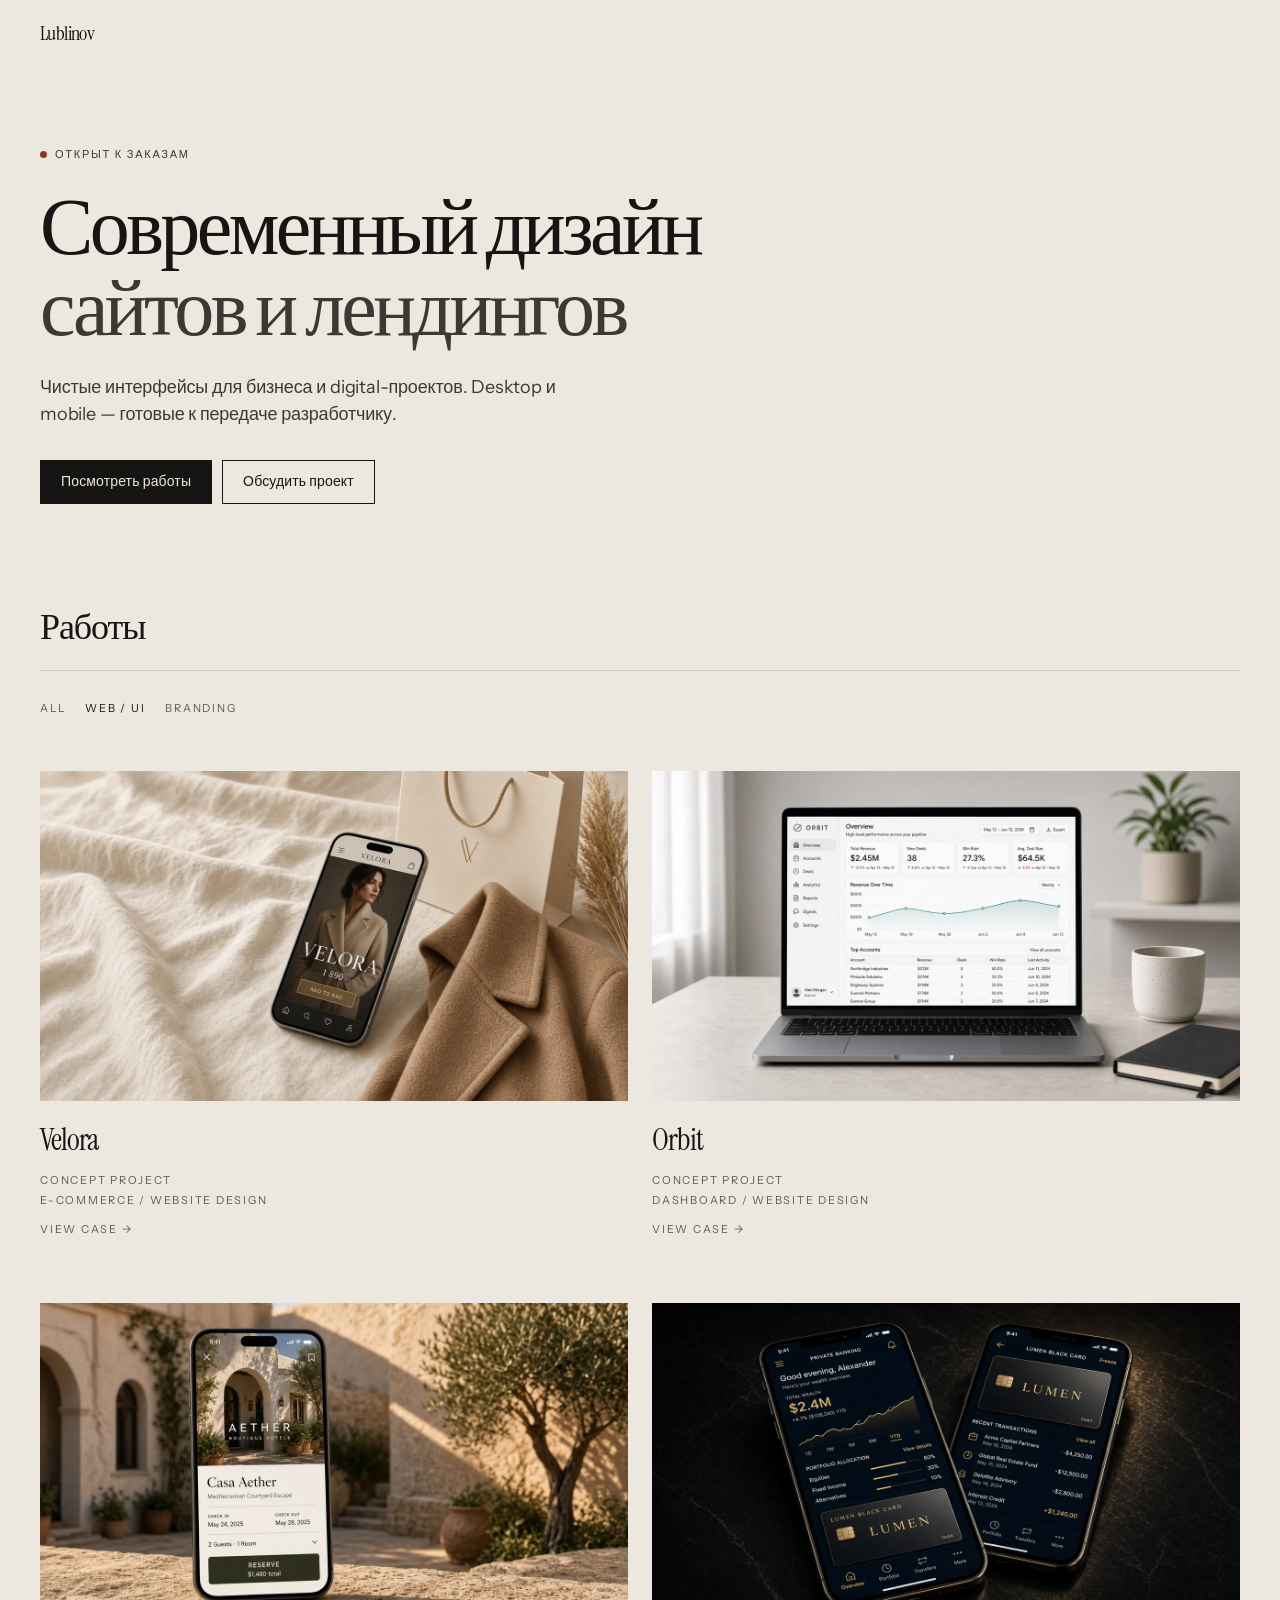
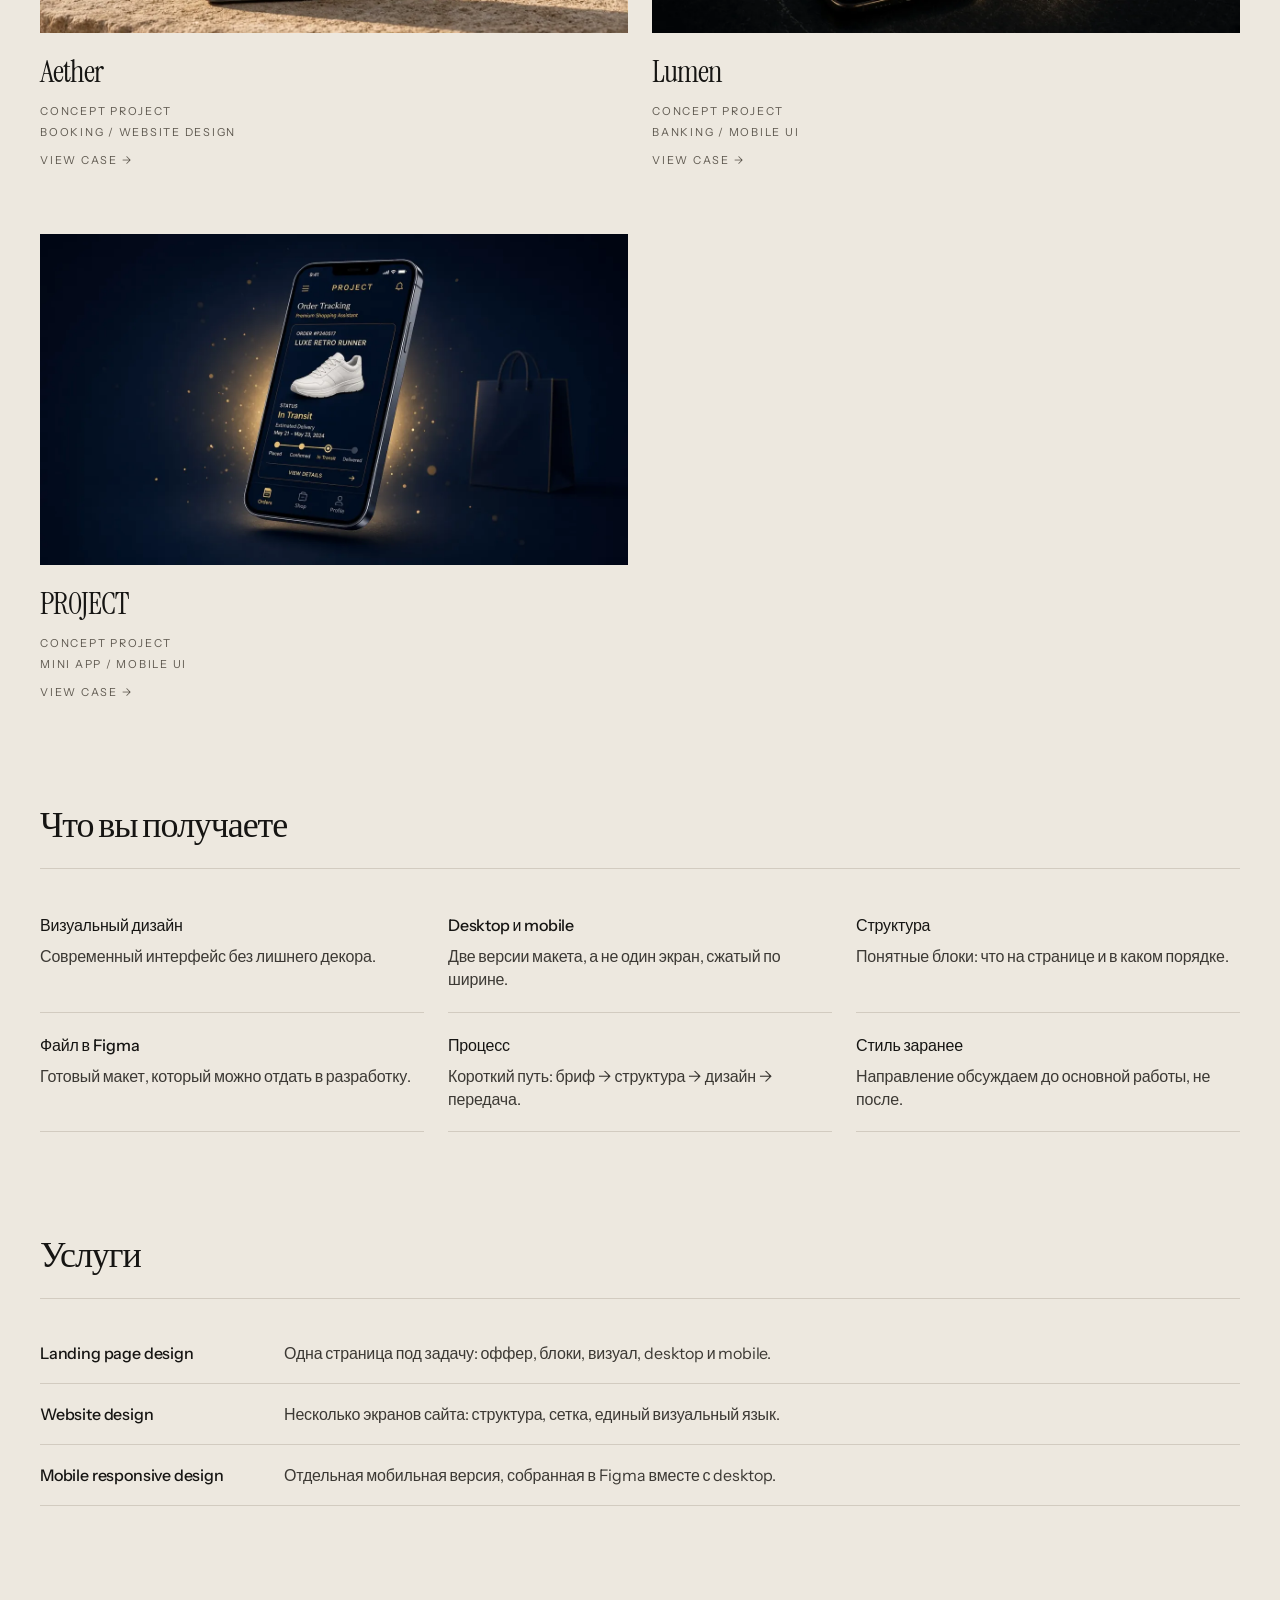
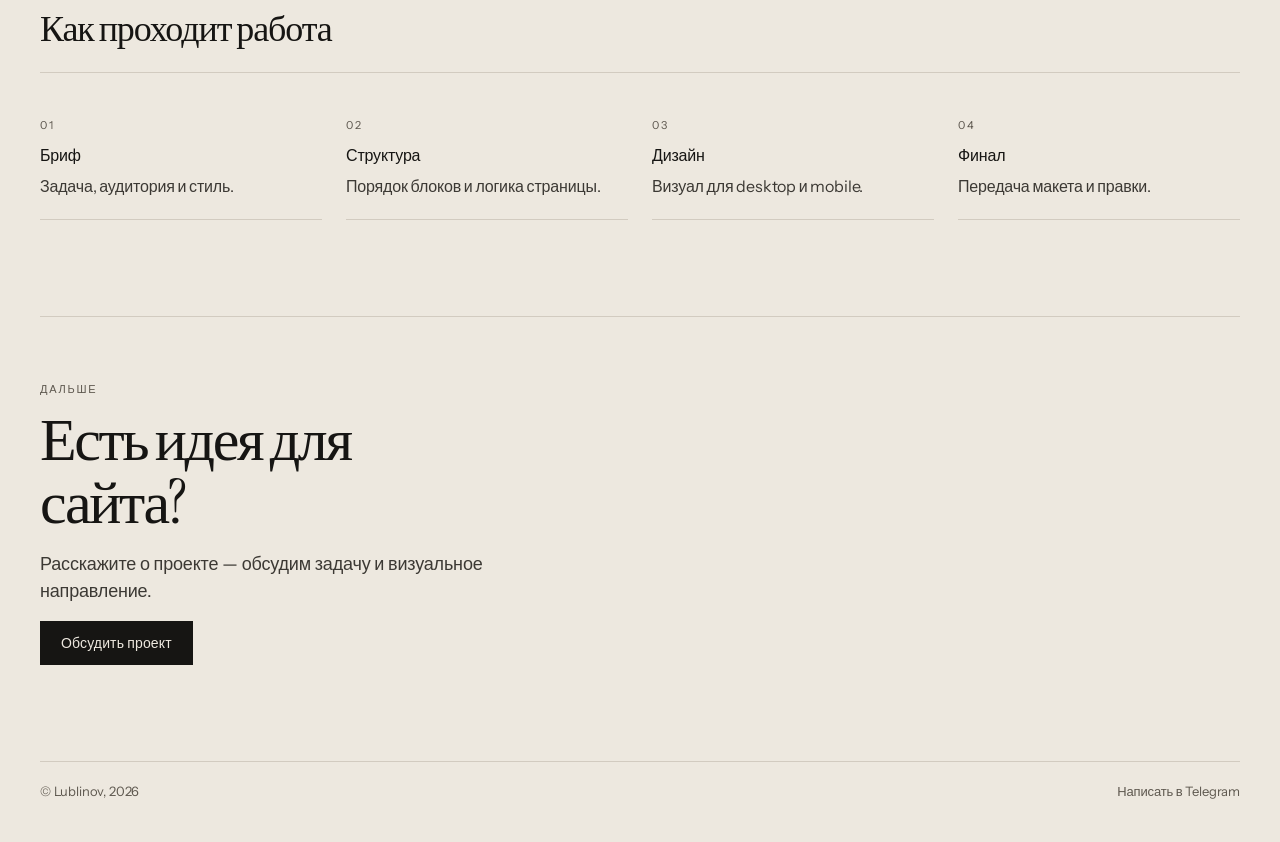
==== commit 9f4bfbda: "Сделать работы главным: web/UI по умолчанию, крупные превью и короткие кейсы. Co-authored-by: Cursor" ====
--- a/index.html
+++ b/index.html
@@ -22,7 +22,7 @@
   <link rel="preconnect" href="https://fonts.googleapis.com">
   <link rel="preconnect" href="https://fonts.gstatic.com" crossorigin>
   <link href="https://fonts.googleapis.com/css2?family=Instrument+Sans:ital,wght@0,400;0,500;1,400&family=Instrument+Serif:ital@0;1&display=swap" rel="stylesheet">
-  <link rel="stylesheet" href="css/site.css?v=21">
+  <link rel="stylesheet" href="css/site.css?v=22">
 </head>
 <body>
   <a class="skip" href="#work">К работам</a>
@@ -58,80 +58,81 @@
     <section class="wrap section" id="work">
       <div class="section-head">
         <h2>Работы</h2>
-        <span class="count">08</span>
-      </div>
-      <div class="work-grid">
-        <a class="work" href="work/velora.html" data-reveal>
-          <div class="work-top"><span>01</span><span>Концептуальный проект</span></div>
-          <div class="work-media"><img src="assets/velora-cover.webp" alt="Концепт магазина одежды Velora: витрина и карточка товара" width="1280" height="720" fetchpriority="high" decoding="async"></div>
-          <h3>Velora</h3>
-          <p class="work-desc">Интернет-магазин одежды: витрина, товар, лукбук.</p>
-          <p class="work-meta">Website design</p>
-          <span class="work-cta">Смотреть кейс</span>
-        </a>
-
-        <a class="work" href="work/orbit.html" data-reveal>
-          <div class="work-top"><span>02</span><span>Концептуальный проект</span></div>
-          <div class="work-media"><img src="assets/orbit-cover.webp" alt="Концепт веб-кабинета Orbit: метрики, график и таблица" width="1280" height="720" loading="lazy" decoding="async"></div>
-          <h3>Orbit</h3>
-          <p class="work-desc">Аналитический кабинет: сводка, график, таблица.</p>
-          <p class="work-meta">Website design</p>
-          <span class="work-cta">Смотреть кейс</span>
-        </a>
-
-        <a class="work" href="work/aether.html" data-reveal>
-          <div class="work-top"><span>03</span><span>Концептуальный проект</span></div>
-          <div class="work-media"><img src="assets/aether-cover.webp" alt="Концепт бронирования Aether: список домов и карточка комнаты" width="1280" height="720" loading="lazy" decoding="async"></div>
-          <h3>Aether</h3>
-          <p class="work-desc">Поток бронирования: дома и карточка комнаты.</p>
-          <p class="work-meta">Website design</p>
-          <span class="work-cta">Смотреть кейс</span>
-        </a>
-
-        <a class="work" href="work/lumen.html" data-reveal>
-          <div class="work-top"><span>04</span><span>Концептуальный проект</span></div>
-          <div class="work-media"><img src="assets/lumen-cover.webp" alt="Концепт банковского приложения Lumen: счёт и карта" width="1280" height="720" loading="lazy" decoding="async"></div>
-          <h3>Lumen</h3>
-          <p class="work-desc">Банковское приложение: счёт, карта, перевод.</p>
-          <p class="work-meta">Mobile design</p>
-          <span class="work-cta">Смотреть кейс</span>
-        </a>
-
-        <a class="work" href="work/project.html" data-reveal>
-          <div class="work-top"><span>05</span><span>Концептуальный проект</span></div>
-          <div class="work-media"><img src="assets/project-cover.webp" alt="Концепт Mini App PR0JECT: трекер заказа" width="1280" height="720" loading="lazy" decoding="async"></div>
-          <h3>PR0JECT</h3>
-          <p class="work-desc">Трекер заказа в Telegram Mini App.</p>
-          <p class="work-meta">Mobile design</p>
-          <span class="work-cta">Смотреть кейс</span>
-        </a>
-
-        <a class="work" href="work/atelier.html" data-reveal>
-          <div class="work-top"><span>06</span><span>Концептуальный проект</span></div>
-          <div class="work-media"><img src="assets/atelier-cover.webp" alt="Концепт айдентики Noir Atelier: имя дома и бумажные носители" width="1280" height="720" loading="lazy" decoding="async"></div>
-          <h3>Noir Atelier</h3>
-          <p class="work-desc">Имя и бумага парфюмерного дома.</p>
-          <p class="work-meta">Branding</p>
-          <span class="work-cta">Смотреть кейс</span>
-        </a>
-
-        <a class="work" href="work/mv.html" data-reveal>
-          <div class="work-top"><span>07</span><span>Заказ</span></div>
-          <div class="work-media"><img src="assets/mv-cover.webp" alt="Логотип MV Vape Shop на пакете" width="1280" height="720" loading="lazy" decoding="async"></div>
-          <h3>MV Vape Shop</h3>
-          <p class="work-desc">Знак: пакет, карта, вывеска.</p>
-          <p class="work-meta">Branding</p>
-          <span class="work-cta">Смотреть кейс</span>
-        </a>
-
-        <a class="work" href="work/nocturne.html" data-reveal>
-          <div class="work-top"><span>08</span><span>Концептуальный проект</span></div>
-          <div class="work-media"><img src="assets/nocturne-cover.webp" alt="Концепт афиши и билета кинофестиваля Nocturne" width="1280" height="720" loading="lazy" decoding="async"></div>
-          <h3>Nocturne</h3>
-          <p class="work-desc">Афиша и билет кинофестиваля.</p>
-          <p class="work-meta">Branding</p>
-          <span class="work-cta">Смотреть кейс</span>
-        </a>
+      </div>
+      <div class="work-switch">
+        <input class="wf-input" type="radio" name="work-filter" id="wf-all">
+        <input class="wf-input" type="radio" name="work-filter" id="wf-web" checked>
+        <input class="wf-input" type="radio" name="work-filter" id="wf-brand">
+        <div class="wf-tabs" role="group" aria-label="Категории работ">
+          <label class="wf-tab" for="wf-all">All</label>
+          <label class="wf-tab" for="wf-web">Web / UI</label>
+          <label class="wf-tab" for="wf-brand">Branding</label>
+        </div>
+        <div class="work-grid">
+          <a class="work" data-cat="web" href="work/velora.html">
+            <div class="work-media"><img src="assets/velora-cover.webp" alt="Концепт магазина одежды Velora: витрина и карточка товара" width="1280" height="720" fetchpriority="high" decoding="async"></div>
+            <h3>Velora</h3>
+            <p class="work-status">Concept project</p>
+            <p class="work-meta">E-commerce / Website design</p>
+            <span class="work-cta">View case →</span>
+          </a>
+
+          <a class="work" data-cat="web" href="work/orbit.html">
+            <div class="work-media"><img src="assets/orbit-cover.webp" alt="Концепт веб-кабинета Orbit: метрики, график и таблица" width="1280" height="720" loading="lazy" decoding="async"></div>
+            <h3>Orbit</h3>
+            <p class="work-status">Concept project</p>
+            <p class="work-meta">Dashboard / Website design</p>
+            <span class="work-cta">View case →</span>
+          </a>
+
+          <a class="work" data-cat="web" href="work/aether.html">
+            <div class="work-media"><img src="assets/aether-cover.webp" alt="Концепт бронирования Aether: список домов и карточка комнаты" width="1280" height="720" loading="lazy" decoding="async"></div>
+            <h3>Aether</h3>
+            <p class="work-status">Concept project</p>
+            <p class="work-meta">Booking / Website design</p>
+            <span class="work-cta">View case →</span>
+          </a>
+
+          <a class="work" data-cat="web" href="work/lumen.html">
+            <div class="work-media"><img src="assets/lumen-cover.webp" alt="Концепт банковского приложения Lumen: счёт и карта" width="1280" height="720" loading="lazy" decoding="async"></div>
+            <h3>Lumen</h3>
+            <p class="work-status">Concept project</p>
+            <p class="work-meta">Banking / Mobile UI</p>
+            <span class="work-cta">View case →</span>
+          </a>
+
+          <a class="work" data-cat="web" href="work/project.html">
+            <div class="work-media"><img src="assets/project-cover.webp" alt="Концепт Mini App PR0JECT: трекер заказа" width="1280" height="720" loading="lazy" decoding="async"></div>
+            <h3>PR0JECT</h3>
+            <p class="work-status">Concept project</p>
+            <p class="work-meta">Mini App / Mobile UI</p>
+            <span class="work-cta">View case →</span>
+          </a>
+
+          <a class="work" data-cat="brand" href="work/atelier.html">
+            <div class="work-media"><img src="assets/atelier-cover.webp" alt="Концепт айдентики Noir Atelier: имя дома и бумажные носители" width="1280" height="720" loading="lazy" decoding="async"></div>
+            <h3>Noir Atelier</h3>
+            <p class="work-status">Concept project</p>
+            <p class="work-meta">Identity / Branding</p>
+            <span class="work-cta">View case →</span>
+          </a>
+
+          <a class="work" data-cat="brand" href="work/mv.html">
+            <div class="work-media"><img src="assets/mv-cover.webp" alt="Логотип MV Vape Shop на пакете" width="1280" height="720" loading="lazy" decoding="async"></div>
+            <h3>MV Vape Shop</h3>
+            <p class="work-status">Client project</p>
+            <p class="work-meta">Logo / Branding</p>
+            <span class="work-cta">View case →</span>
+          </a>
+
+          <a class="work" data-cat="brand" href="work/nocturne.html">
+            <div class="work-media"><img src="assets/nocturne-cover.webp" alt="Концепт афиши и билета кинофестиваля Nocturne" width="1280" height="720" loading="lazy" decoding="async"></div>
+            <h3>Nocturne</h3>
+            <p class="work-status">Concept project</p>
+            <p class="work-meta">Poster / Branding</p>
+            <span class="work-cta">View case →</span>
+          </a>
+        </div>
       </div>
     </section>
 
@@ -229,6 +230,6 @@
     <span>© Lublinov, 2026</span>
     <a href="https://t.me/lublinov_layout" target="_blank" rel="noopener noreferrer">Написать в Telegram</a>
   </footer>
-  <script src="js/site.js?v=21" defer></script>
+  <script src="js/site.js?v=22" defer></script>
 </body>
 </html>
--- a/css/site.css
+++ b/css/site.css
@@ -134,8 +134,9 @@
 
 .kicker,
 .status,
-.work-top,
+.work-status,
 .work-meta,
+.wf-tab,
 .meta dt,
 .chapter-num,
 .next small,
@@ -266,6 +267,52 @@
 .section-head .count { font-variant-numeric: tabular-nums; }
 .section-head a:hover { color: var(--ink); }
 
+.work-switch { position: relative; }
+
+.wf-input {
+  position: absolute;
+  width: 1px;
+  height: 1px;
+  overflow: hidden;
+  clip: rect(0, 0, 0, 0);
+}
+
+.wf-tabs {
+  display: flex;
+  flex-wrap: wrap;
+  gap: 8px 20px;
+  margin: -8px 0 var(--space-4);
+}
+
+.wf-tab {
+  min-height: 44px;
+  display: inline-flex;
+  align-items: center;
+  cursor: pointer;
+  color: var(--muted);
+  transition: color 0.2s var(--ease);
+}
+
+.wf-tab:hover { color: var(--ink); }
+
+#wf-all:checked ~ .wf-tabs [for="wf-all"],
+#wf-web:checked ~ .wf-tabs [for="wf-web"],
+#wf-brand:checked ~ .wf-tabs [for="wf-brand"] {
+  color: var(--ink);
+}
+
+#wf-all:focus-visible ~ .wf-tabs [for="wf-all"],
+#wf-web:focus-visible ~ .wf-tabs [for="wf-web"],
+#wf-brand:focus-visible ~ .wf-tabs [for="wf-brand"] {
+  outline: 2px solid var(--ink);
+  outline-offset: 3px;
+}
+
+#wf-web:checked ~ .work-grid .work[data-cat="brand"],
+#wf-brand:checked ~ .work-grid .work[data-cat="web"] {
+  display: none;
+}
+
 .work-grid {
   display: grid;
   grid-template-columns: 1fr 1fr;
@@ -299,20 +346,15 @@
 
 .work h3 {
   font-size: clamp(26px, 2.4vw, 34px);
-  margin-top: 14px;
+  margin-top: 16px;
   transition: color 0.2s var(--ease);
 }
 
 .work:hover h3 { color: var(--accent); }
 
-.work-desc {
-  margin-top: 6px;
-  color: var(--ink-soft);
-  font-size: var(--text-md);
-  line-height: 1.45;
-}
-
-.work-meta { margin-top: 10px; }
+.work-status { margin-top: 8px; }
+
+.work-meta { margin-top: 4px; }
 
 .work-cta {
   display: inline-block;
@@ -326,7 +368,7 @@
 
 .work:hover .work-cta { color: var(--ink); }
 
-.case-hero { padding: var(--space-1) 0 0; }
+.case-hero { padding: 0 0 var(--space-2); }
 .case-hero .work-media { aspect-ratio: 16 / 9; }
 
 .case-hero .work-media img {
@@ -584,6 +626,7 @@
   .section { padding-bottom: 72px; }
   .contact { padding: var(--space-5) 0 72px; }
   .work-grid { gap: var(--space-4); }
+  .wf-tabs { margin-bottom: var(--space-3); }
   .chapter { gap: 6px; padding: 22px 0; }
   .chapter-num { padding-top: 0; }
   .next {
@@ -593,7 +636,6 @@
   .next-next { text-align: left; justify-self: start; }
   .service-item { gap: 4px; }
   .about-hero { padding: var(--space-4) 0 var(--space-2); }
-  .work-top { gap: 8px; flex-wrap: wrap; }
 }
 
 @media (max-width: 720px) {
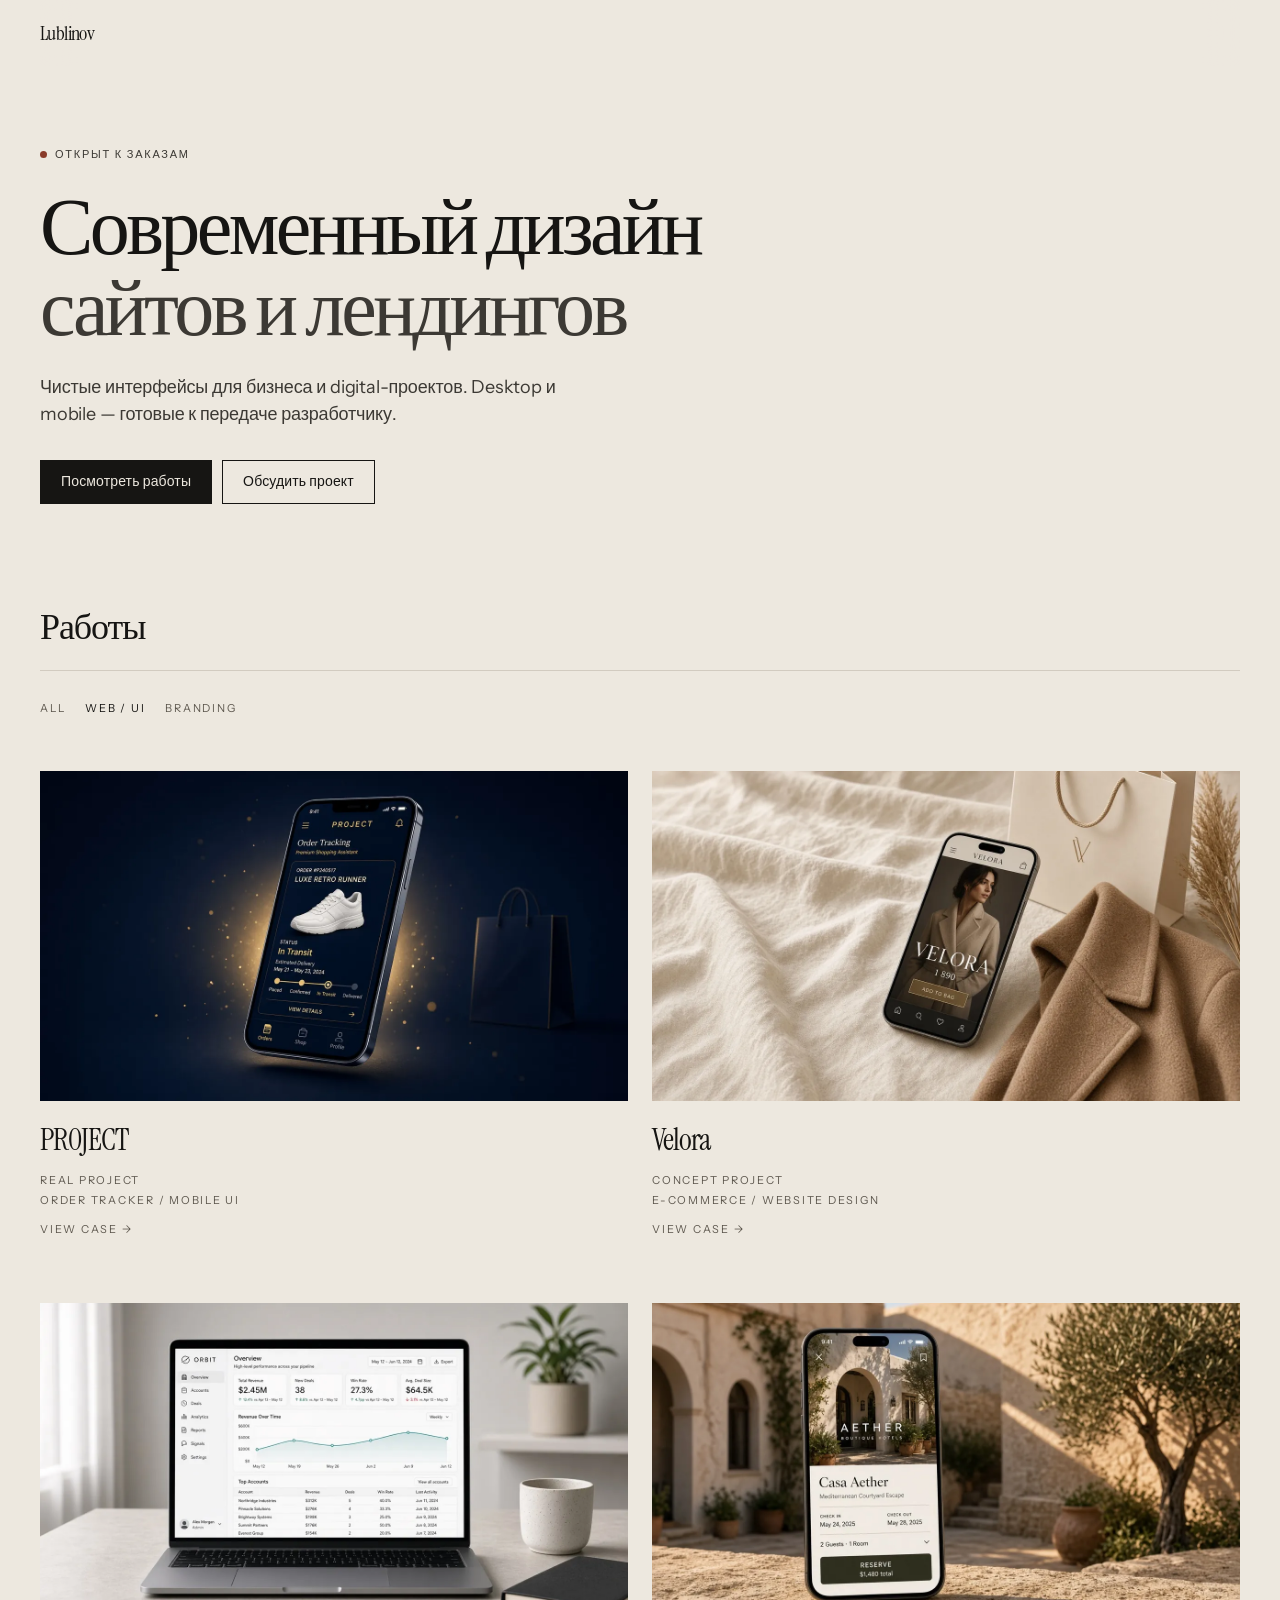
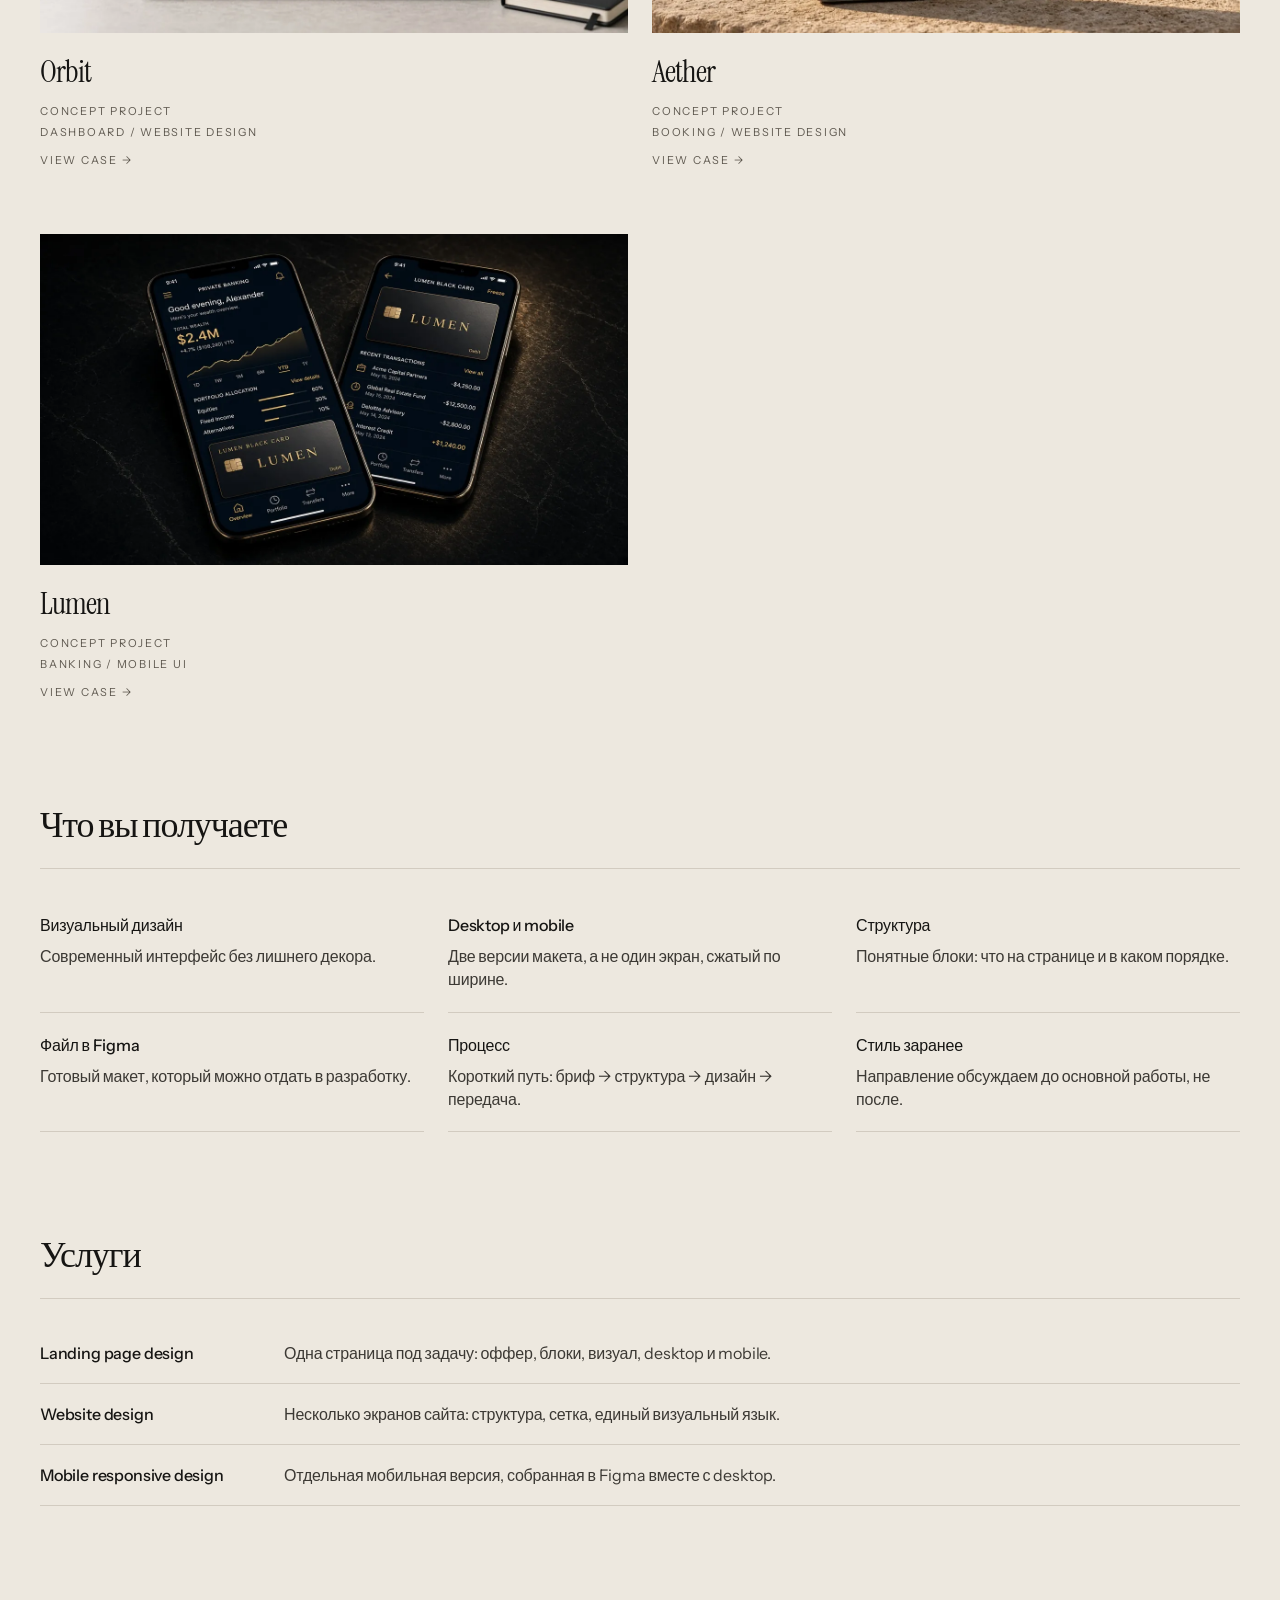
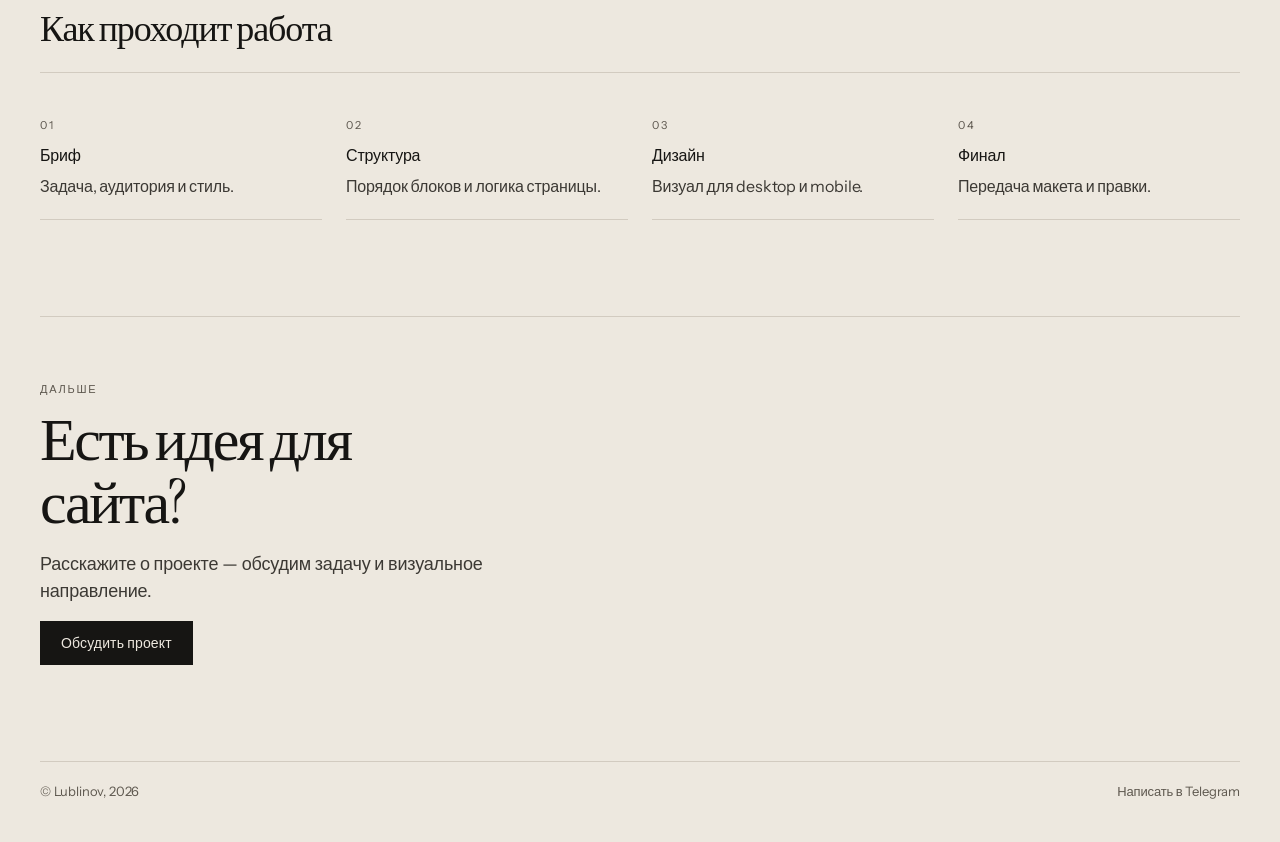
==== commit 111b6dfe: "Поставить PR0JECT первым как реальный трекер и добавить демо-видео. Co-authored-by: Cursor <cursorag" ====
--- a/index.html
+++ b/index.html
@@ -13,16 +13,16 @@
   <meta property="og:title" content="Lublinov — дизайн сайтов и лендингов">
   <meta property="og:description" content="Чистые интерфейсы для бизнеса и digital-проектов. Desktop и mobile — готовые к передаче в разработку.">
   <meta property="og:url" content="https://ilab6826-gif.github.io/lublinov-design/">
-  <meta property="og:image" content="https://ilab6826-gif.github.io/lublinov-design/assets/velora-cover.png">
+  <meta property="og:image" content="https://ilab6826-gif.github.io/lublinov-design/assets/project-cover.png">
   <meta name="twitter:card" content="summary_large_image">
   <meta name="twitter:title" content="Lublinov — дизайн сайтов и лендингов">
   <meta name="twitter:description" content="Современный дизайн сайтов и лендингов. Desktop и mobile, готовые к передаче разработчику.">
   <link rel="icon" href="favicon.svg">
-  <link rel="preload" as="image" href="assets/velora-cover.webp">
+  <link rel="preload" as="image" href="assets/project-cover.webp">
   <link rel="preconnect" href="https://fonts.googleapis.com">
   <link rel="preconnect" href="https://fonts.gstatic.com" crossorigin>
   <link href="https://fonts.googleapis.com/css2?family=Instrument+Sans:ital,wght@0,400;0,500;1,400&family=Instrument+Serif:ital@0;1&display=swap" rel="stylesheet">
-  <link rel="stylesheet" href="css/site.css?v=22">
+  <link rel="stylesheet" href="css/site.css?v=23">
 </head>
 <body>
   <a class="skip" href="#work">К работам</a>
@@ -69,8 +69,20 @@
           <label class="wf-tab" for="wf-brand">Branding</label>
         </div>
         <div class="work-grid">
+          <a class="work" data-cat="web" href="work/project.html">
+            <div class="work-media">
+              <video autoplay muted loop playsinline preload="metadata" poster="assets/project-cover.webp" aria-label="Как работает трекер заказа PR0JECT">
+                <source src="assets/project-demo.mp4" type="video/mp4">
+              </video>
+            </div>
+            <h3>PR0JECT</h3>
+            <p class="work-status">Real project</p>
+            <p class="work-meta">Order tracker / Mobile UI</p>
+            <span class="work-cta">View case →</span>
+          </a>
+
           <a class="work" data-cat="web" href="work/velora.html">
-            <div class="work-media"><img src="assets/velora-cover.webp" alt="Концепт магазина одежды Velora: витрина и карточка товара" width="1280" height="720" fetchpriority="high" decoding="async"></div>
+            <div class="work-media"><img src="assets/velora-cover.webp" alt="Концепт магазина одежды Velora: витрина и карточка товара" width="1280" height="720" decoding="async"></div>
             <h3>Velora</h3>
             <p class="work-status">Concept project</p>
             <p class="work-meta">E-commerce / Website design</p>
@@ -98,14 +110,6 @@
             <h3>Lumen</h3>
             <p class="work-status">Concept project</p>
             <p class="work-meta">Banking / Mobile UI</p>
-            <span class="work-cta">View case →</span>
-          </a>
-
-          <a class="work" data-cat="web" href="work/project.html">
-            <div class="work-media"><img src="assets/project-cover.webp" alt="Концепт Mini App PR0JECT: трекер заказа" width="1280" height="720" loading="lazy" decoding="async"></div>
-            <h3>PR0JECT</h3>
-            <p class="work-status">Concept project</p>
-            <p class="work-meta">Mini App / Mobile UI</p>
             <span class="work-cta">View case →</span>
           </a>
 
@@ -230,6 +234,6 @@
     <span>© Lublinov, 2026</span>
     <a href="https://t.me/lublinov_layout" target="_blank" rel="noopener noreferrer">Написать в Telegram</a>
   </footer>
-  <script src="js/site.js?v=22" defer></script>
+  <script src="js/site.js?v=23" defer></script>
 </body>
 </html>
--- a/css/site.css
+++ b/css/site.css
@@ -327,14 +327,19 @@
   aspect-ratio: 16 / 9;
 }
 
-.work-media img {
+.work-media img,
+.work-media video {
   width: 100%;
   height: 100%;
   object-fit: cover;
+  display: block;
   transition: transform 0.6s var(--ease);
 }
 
-.work:hover .work-media img { transform: scale(1.03); }
+.work-media video { pointer-events: none; }
+
+.work:hover .work-media img,
+.work:hover .work-media video { transform: scale(1.03); }
 
 .work-top {
   display: flex;
@@ -371,10 +376,18 @@
 .case-hero { padding: 0 0 var(--space-2); }
 .case-hero .work-media { aspect-ratio: 16 / 9; }
 
-.case-hero .work-media img {
+.case-hero .work-media img,
+.case-video {
   width: 100%;
   height: 100%;
   object-fit: cover;
+}
+
+.case-video {
+  display: block;
+  height: auto;
+  aspect-ratio: 16 / 9;
+  background: var(--ink);
 }
 
 .case-title {
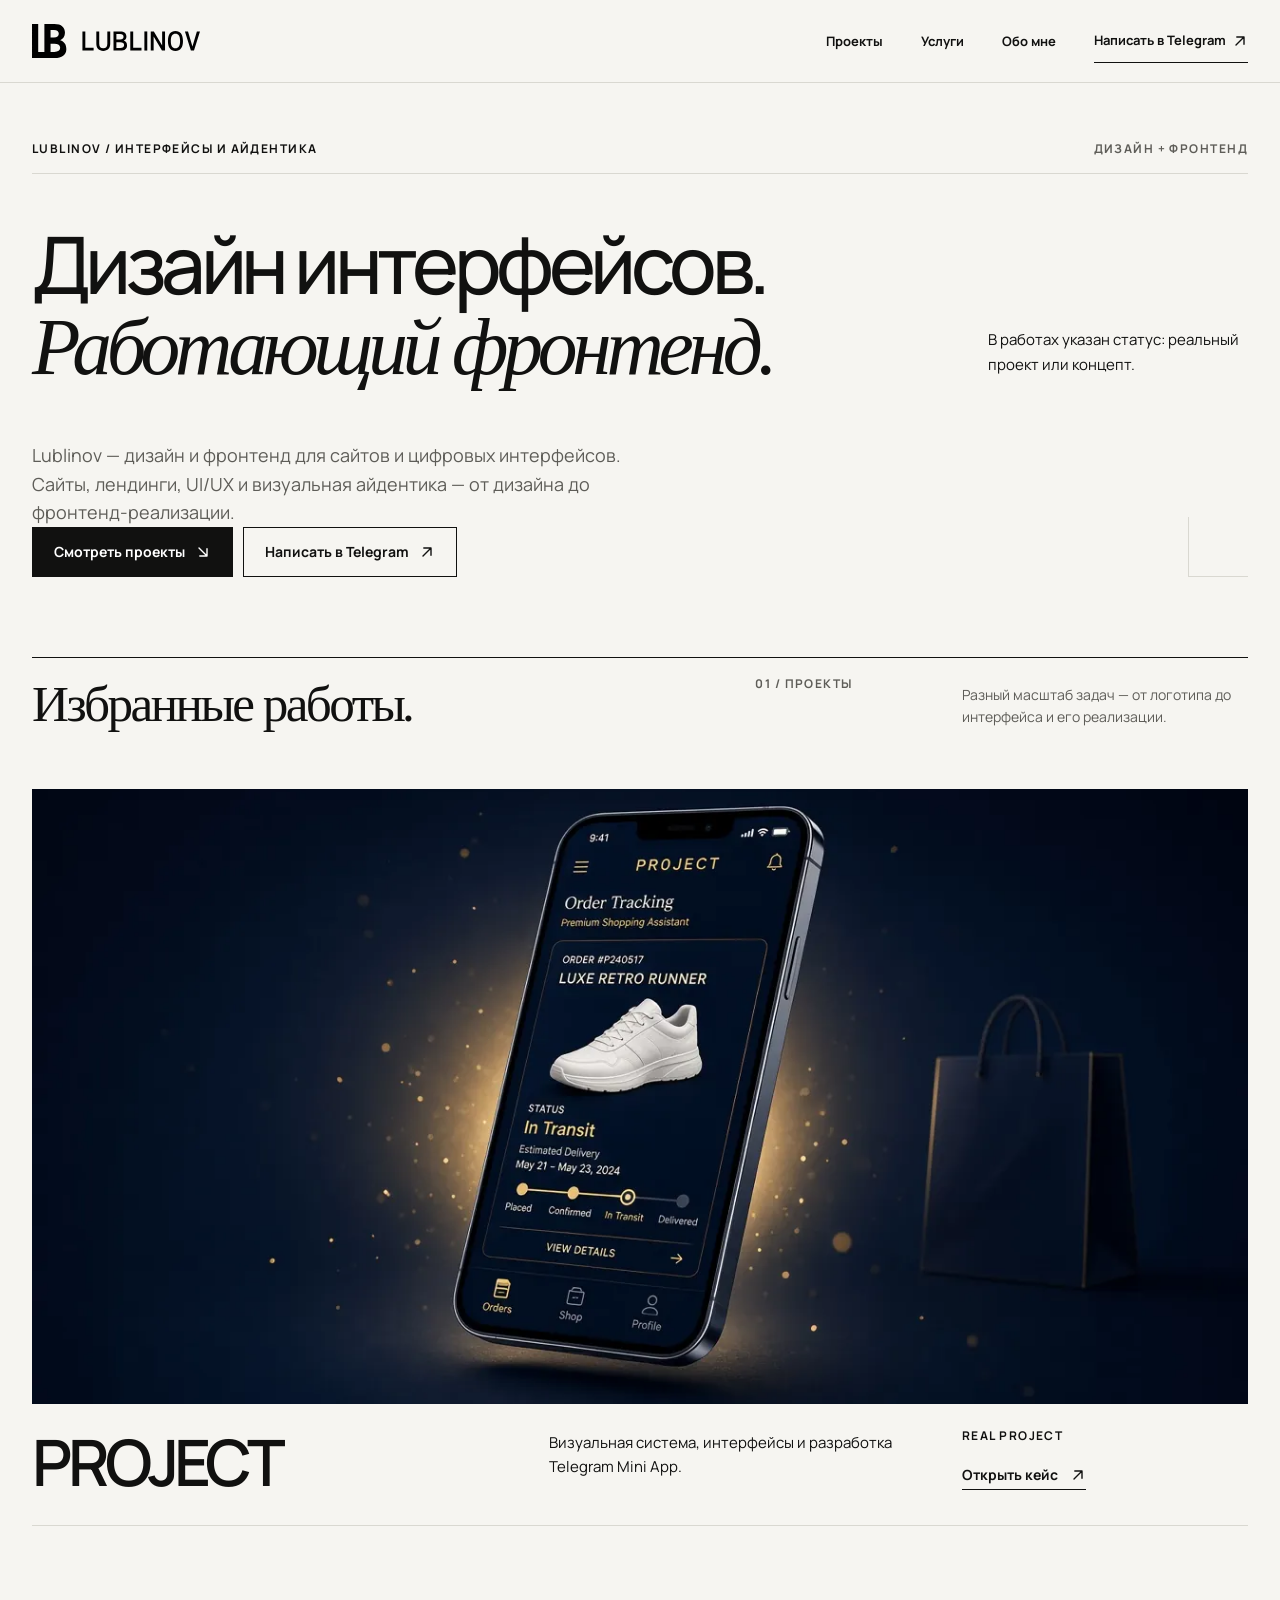
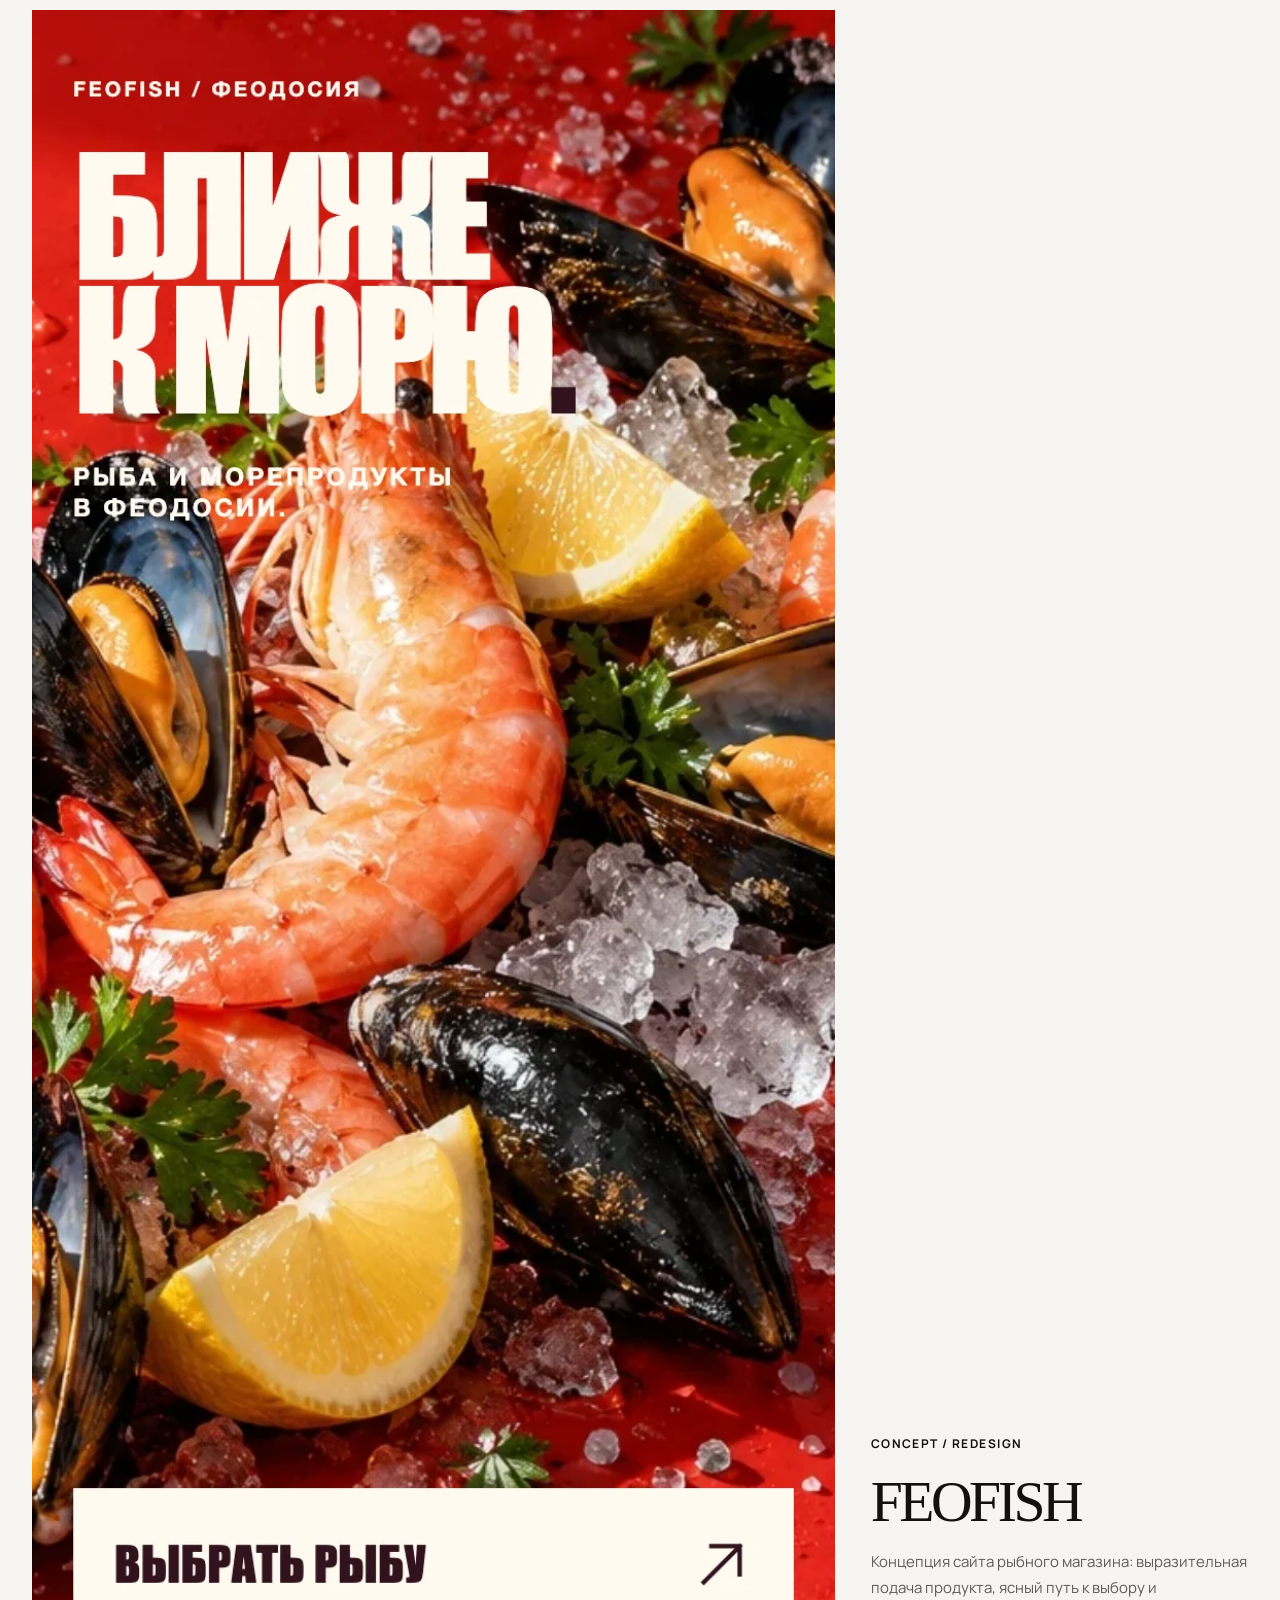
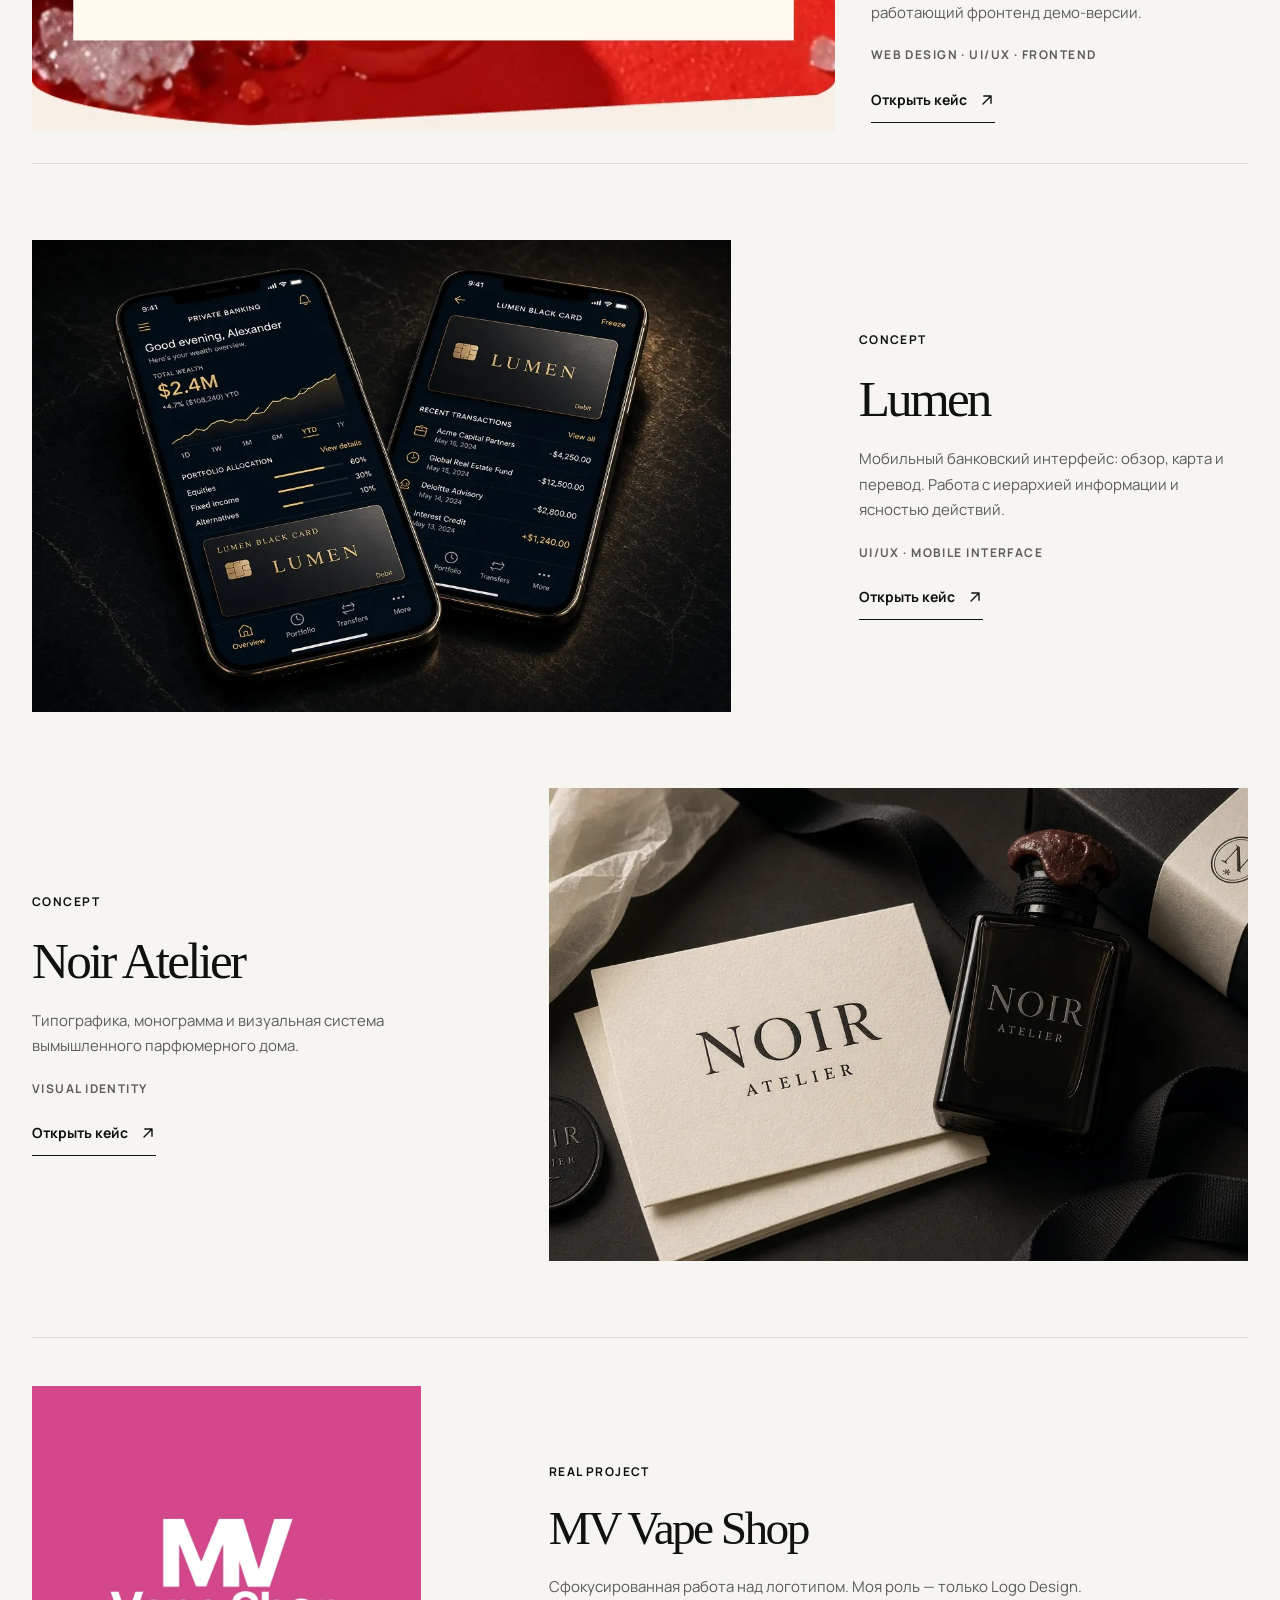
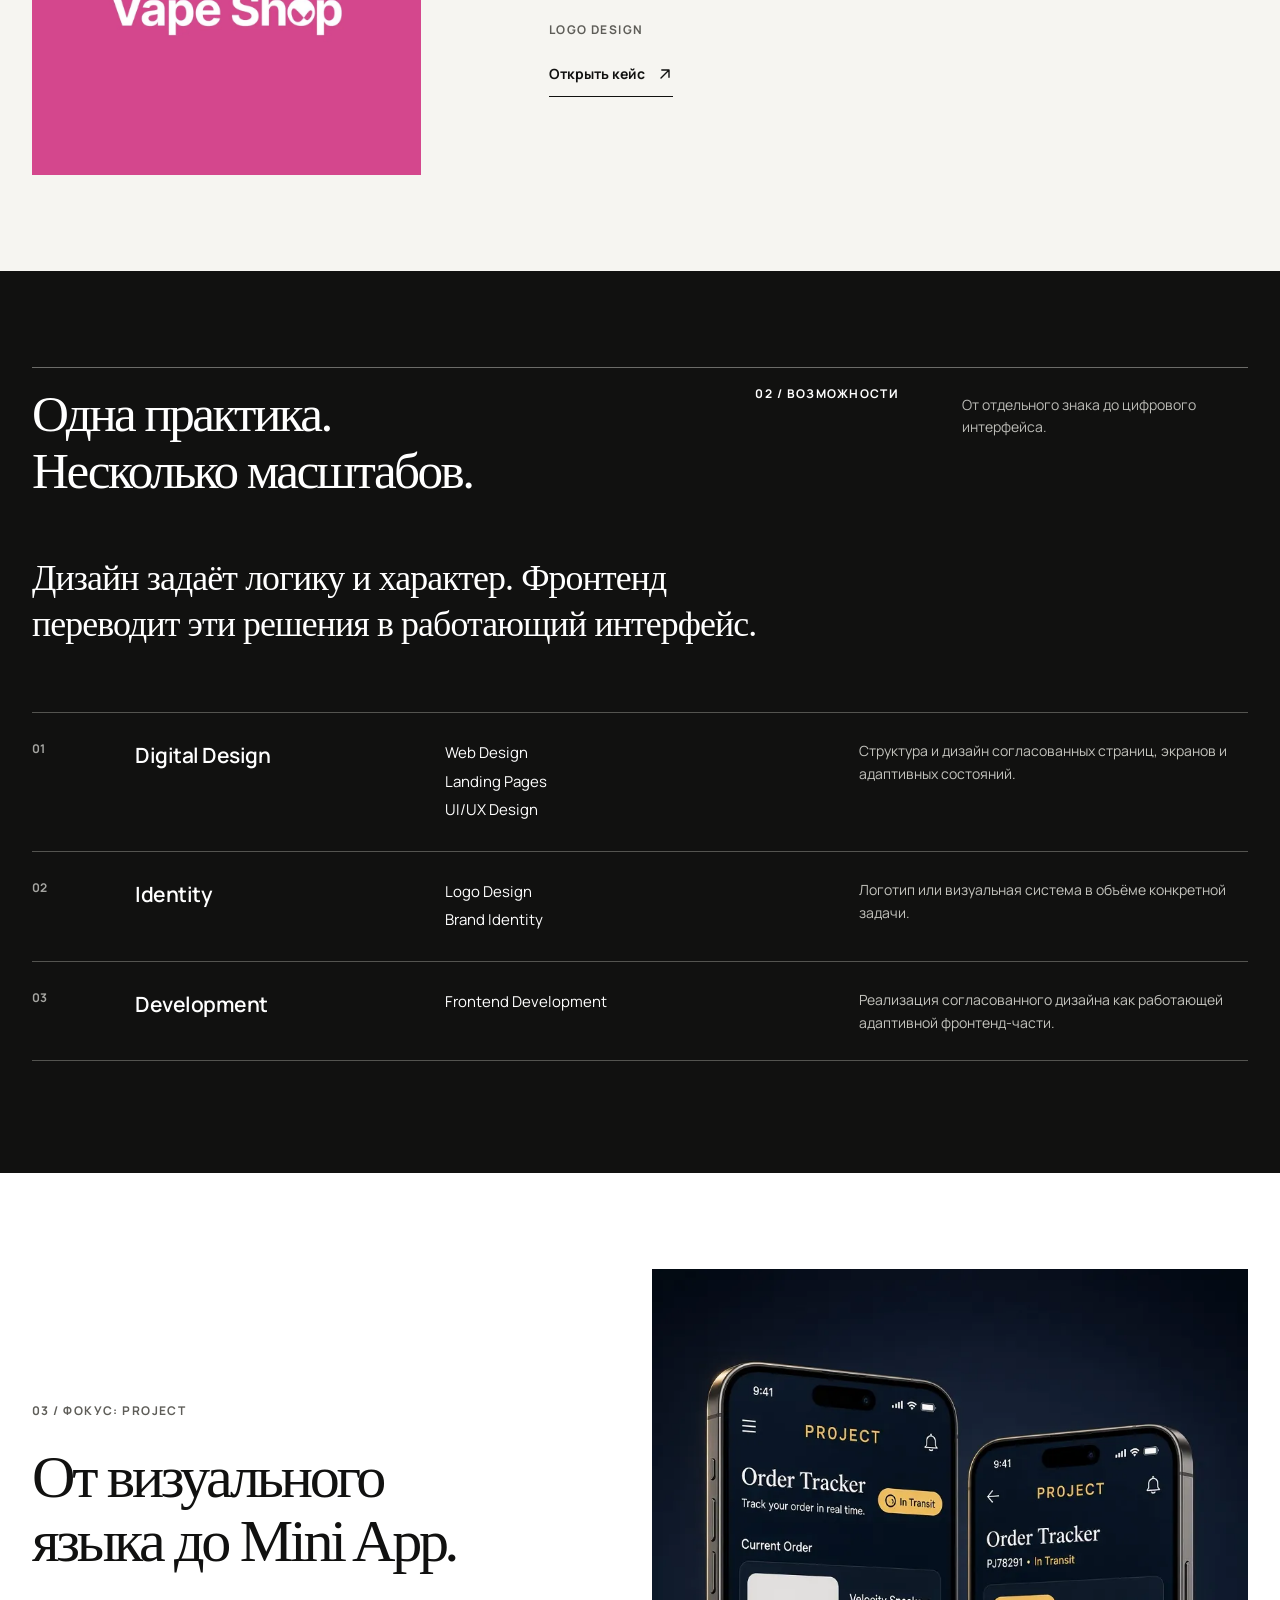
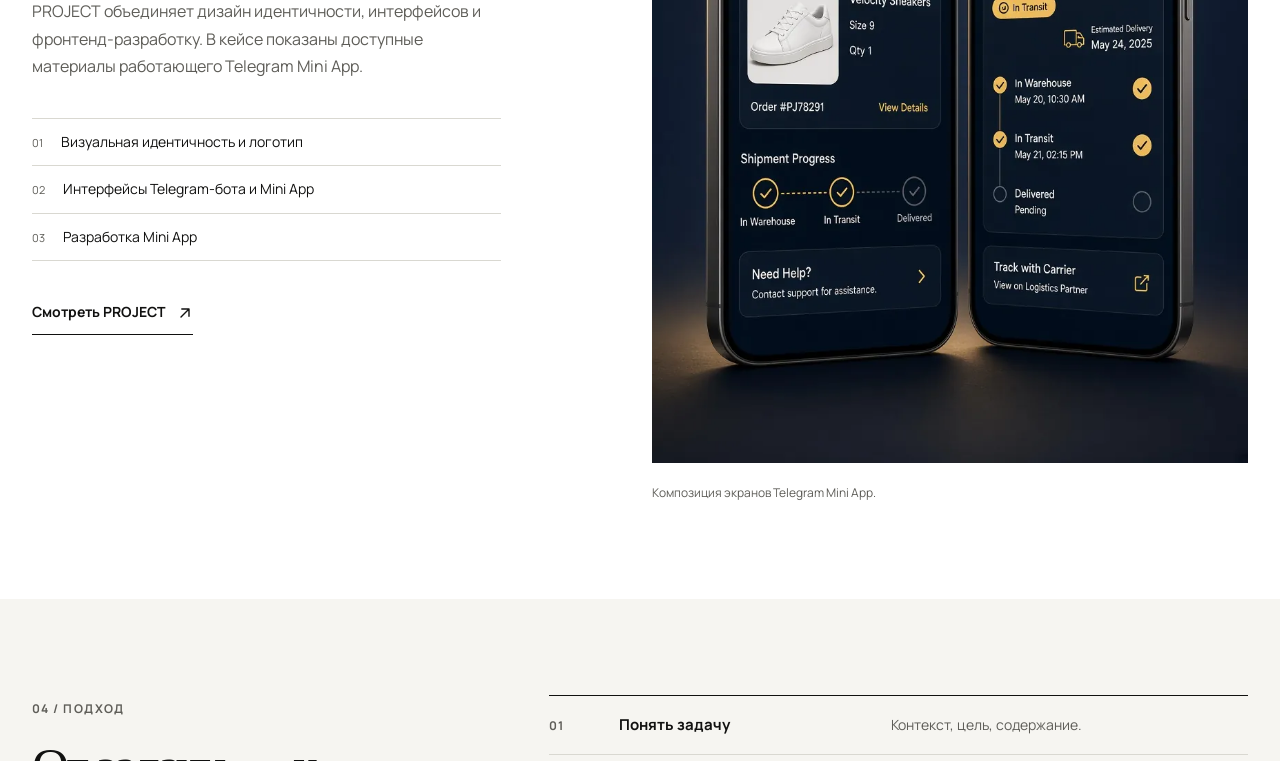
==== commit beadab43: "Add FeoFish case study and finalize portfolio" ====
--- a/index.html
+++ b/index.html
@@ -3,237 +3,87 @@
 <head>
   <meta charset="utf-8">
   <meta name="viewport" content="width=device-width, initial-scale=1">
-  <title>Lublinov — дизайн сайтов и лендингов</title>
-  <meta name="description" content="Современный дизайн сайтов и лендингов: desktop и mobile версии, готовые к передаче разработчику.">
-  <meta name="theme-color" content="#EDE8DF">
-  <link rel="canonical" href="https://ilab6826-gif.github.io/lublinov-design/">
-  <meta property="og:type" content="website">
-  <meta property="og:locale" content="ru_RU">
-  <meta property="og:site_name" content="Lublinov">
-  <meta property="og:title" content="Lublinov — дизайн сайтов и лендингов">
-  <meta property="og:description" content="Чистые интерфейсы для бизнеса и digital-проектов. Desktop и mobile — готовые к передаче в разработку.">
-  <meta property="og:url" content="https://ilab6826-gif.github.io/lublinov-design/">
-  <meta property="og:image" content="https://ilab6826-gif.github.io/lublinov-design/assets/project-cover.png">
-  <meta name="twitter:card" content="summary_large_image">
-  <meta name="twitter:title" content="Lublinov — дизайн сайтов и лендингов">
-  <meta name="twitter:description" content="Современный дизайн сайтов и лендингов. Desktop и mobile, готовые к передаче разработчику.">
-  <link rel="icon" href="favicon.svg">
-  <link rel="preload" as="image" href="assets/project-cover.webp">
-  <link rel="preconnect" href="https://fonts.googleapis.com">
-  <link rel="preconnect" href="https://fonts.gstatic.com" crossorigin>
-  <link href="https://fonts.googleapis.com/css2?family=Instrument+Sans:ital,wght@0,400;0,500;1,400&family=Instrument+Serif:ital@0;1&display=swap" rel="stylesheet">
-  <link rel="stylesheet" href="css/site.css?v=23">
+  <meta name="theme-color" content="#f6f5f1">
+  <meta name="description" content="Lublinov — дизайн и фронтенд для сайтов и цифровых интерфейсов. Веб-дизайн, UI/UX, логотипы, айдентика и фронтенд-разработка.">
+  <title>Lublinov — дизайн интерфейсов и фронтенд</title>
+  <link rel="icon" type="image/svg+xml" href="assets/lublinov-favicon-light.svg">
+  <link rel="preload" href="fonts/Manrope-variable.ttf" as="font" type="font/ttf" crossorigin>
+  <link rel="stylesheet" href="styles.css">
+  <link rel="stylesheet" href="feofish.css">
+  <script src="site.js" defer></script>
 </head>
 <body>
-  <a class="skip" href="#work">К работам</a>
-  <header class="wrap nav">
-    <a class="mark" href="index.html">Lublinov</a>
-    <nav aria-label="Основное">
-      <details class="nav-menu">
-        <summary>Меню</summary>
-        <ul class="nav-links">
-          <li><a href="#work">Работы</a></li>
-          <li><a href="about.html">О себе</a></li>
-          <li><a href="#services">Услуги</a></li>
-          <li><a href="#contact">Связаться</a></li>
-        </ul>
-      </details>
-    </nav>
+  <a class="skip-link" href="#main">Перейти к содержимому</a>
+  <header class="site-header">
+    <div class="shell header-inner">
+      <a class="brand" href="index.html" aria-label="Lublinov — главная"><img src="assets/lublinov-horizontal-black.svg" width="313" height="64" alt="Lublinov"></a>
+      <button class="menu-toggle" type="button" aria-controls="site-nav" aria-expanded="false">Меню</button>
+      <nav class="site-nav" id="site-nav" aria-label="Основная навигация">
+        <a href="#projects">Проекты</a><a href="#services">Услуги</a><a href="#about">Обо мне</a>
+        <a class="nav-contact" href="https://t.me/lublinov_layout" target="_blank" rel="noopener noreferrer">Написать в Telegram <svg class="icon-arrow" viewBox="0 0 20 20" aria-hidden="true" focusable="false"><path d="M5 15 15 5M6 5h9v9"/></svg></a>
+      </nav>
+    </div>
   </header>
-
-  <main>
-    <section class="wrap hero">
-      <p class="status">Открыт к заказам</p>
-      <h1>
-        <span class="hero-line">Современный дизайн</span>
-        <span class="hero-line hero-line-soft">сайтов и лендингов</span>
-      </h1>
-      <p class="lede">Чистые интерфейсы для бизнеса и digital-проектов. Desktop и mobile — готовые к передаче разработчику.</p>
-      <div class="cta-row">
-        <a class="btn" href="#work">Посмотреть работы</a>
-        <a class="btn btn-ghost" href="https://t.me/lublinov_layout" target="_blank" rel="noopener noreferrer">Обсудить проект</a>
+  <main id="main">
+    <section class="hero shell" aria-labelledby="hero-title">
+      <div class="hero-top"><span class="eyebrow">Lublinov / Интерфейсы и айдентика</span><span class="micro">Дизайн + фронтенд</span></div>
+      <div class="hero-grid">
+        <div class="hero-main"><h1 id="hero-title"><span>Дизайн интерфейсов.</span><span class="serif-italic">Работающий фронтенд.</span></h1></div>
+        <div class="hero-side"><p>В работах указан статус: реальный проект или концепт.</p></div>
+      </div>
+      <div class="hero-bottom">
+        <div><p class="hero-copy">Lublinov — дизайн и фронтенд для сайтов и цифровых интерфейсов. Сайты, лендинги, UI/UX и визуальная айдентика — от дизайна до фронтенд-реализации.</p><div class="hero-actions"><a class="button" href="#projects">Смотреть проекты <svg class="icon-arrow" viewBox="0 0 20 20" aria-hidden="true" focusable="false"><path d="M5 5 15 15M15 6v9H6"/></svg></a><a class="button button--line" href="https://t.me/lublinov_layout" target="_blank" rel="noopener noreferrer">Написать в Telegram <svg class="icon-arrow" viewBox="0 0 20 20" aria-hidden="true" focusable="false"><path d="M5 15 15 5M6 5h9v9"/></svg></a></div></div>
+        <span class="hero-corner" aria-hidden="true"></span>
       </div>
     </section>
 
-    <section class="wrap section" id="work">
-      <div class="section-head">
-        <h2>Работы</h2>
-      </div>
-      <div class="work-switch">
-        <input class="wf-input" type="radio" name="work-filter" id="wf-all">
-        <input class="wf-input" type="radio" name="work-filter" id="wf-web" checked>
-        <input class="wf-input" type="radio" name="work-filter" id="wf-brand">
-        <div class="wf-tabs" role="group" aria-label="Категории работ">
-          <label class="wf-tab" for="wf-all">All</label>
-          <label class="wf-tab" for="wf-web">Web / UI</label>
-          <label class="wf-tab" for="wf-brand">Branding</label>
-        </div>
-        <div class="work-grid">
-          <a class="work" data-cat="web" href="work/project.html">
-            <div class="work-media">
-              <video autoplay muted loop playsinline preload="metadata" poster="assets/project-cover.webp" aria-label="Как работает трекер заказа PR0JECT">
-                <source src="assets/project-demo.mp4" type="video/mp4">
-              </video>
-            </div>
-            <h3>PR0JECT</h3>
-            <p class="work-status">Real project</p>
-            <p class="work-meta">Order tracker / Mobile UI</p>
-            <span class="work-cta">View case →</span>
+    <section class="section work-section shell" id="projects" aria-labelledby="projects-title">
+      <div class="section-heading"><span class="section-index">01 / Проекты</span><h2 id="projects-title">Избранные работы<span class="serif-italic">.</span></h2><p class="section-note">Разный масштаб задач — от логотипа до интерфейса и его реализации.</p></div>
+      <article class="work-primary">
+        <a class="work-primary__media" href="work/project.html" aria-label="PROJECT — открыть кейс"><img src="assets/project-cover.webp" width="1280" height="720" alt="Экран Telegram Mini App PROJECT с информацией о заказе" fetchpriority="high"></a>
+        <div class="work-primary__footer"><h3 class="work-primary__title">PROJECT</h3><p class="work-primary__description">Визуальная система, интерфейсы и разработка Telegram Mini App.</p><div class="work-primary__meta"><span class="tag">REAL PROJECT</span><a class="text-link" href="work/project.html">Открыть кейс <svg class="icon-arrow" viewBox="0 0 20 20" aria-hidden="true" focusable="false"><path d="M5 15 15 5M6 5h9v9"/></svg></a></div></div>
+      </article>
+      <div class="work-list">
+        <article class="work-feofish">
+          <a class="work-feofish__media" href="work/feofish.html" aria-label="FeoFish — открыть концепт редизайна">
+            <picture><source media="(max-width: 700px)" srcset="assets/feofish-mobile-hero.webp"><img src="assets/feofish-desktop-hero.webp" width="2160" height="1133" loading="lazy" alt="Концепция FeoFish: морепродукты на красном фоне и крупный заголовок «Ближе к морю»"></picture>
           </a>
-
-          <a class="work" data-cat="web" href="work/velora.html">
-            <div class="work-media"><img src="assets/velora-cover.webp" alt="Концепт магазина одежды Velora: витрина и карточка товара" width="1280" height="720" decoding="async"></div>
-            <h3>Velora</h3>
-            <p class="work-status">Concept project</p>
-            <p class="work-meta">E-commerce / Website design</p>
-            <span class="work-cta">View case →</span>
-          </a>
-
-          <a class="work" data-cat="web" href="work/orbit.html">
-            <div class="work-media"><img src="assets/orbit-cover.webp" alt="Концепт веб-кабинета Orbit: метрики, график и таблица" width="1280" height="720" loading="lazy" decoding="async"></div>
-            <h3>Orbit</h3>
-            <p class="work-status">Concept project</p>
-            <p class="work-meta">Dashboard / Website design</p>
-            <span class="work-cta">View case →</span>
-          </a>
-
-          <a class="work" data-cat="web" href="work/aether.html">
-            <div class="work-media"><img src="assets/aether-cover.webp" alt="Концепт бронирования Aether: список домов и карточка комнаты" width="1280" height="720" loading="lazy" decoding="async"></div>
-            <h3>Aether</h3>
-            <p class="work-status">Concept project</p>
-            <p class="work-meta">Booking / Website design</p>
-            <span class="work-cta">View case →</span>
-          </a>
-
-          <a class="work" data-cat="web" href="work/lumen.html">
-            <div class="work-media"><img src="assets/lumen-cover.webp" alt="Концепт банковского приложения Lumen: счёт и карта" width="1280" height="720" loading="lazy" decoding="async"></div>
-            <h3>Lumen</h3>
-            <p class="work-status">Concept project</p>
-            <p class="work-meta">Banking / Mobile UI</p>
-            <span class="work-cta">View case →</span>
-          </a>
-
-          <a class="work" data-cat="brand" href="work/atelier.html">
-            <div class="work-media"><img src="assets/atelier-cover.webp" alt="Концепт айдентики Noir Atelier: имя дома и бумажные носители" width="1280" height="720" loading="lazy" decoding="async"></div>
-            <h3>Noir Atelier</h3>
-            <p class="work-status">Concept project</p>
-            <p class="work-meta">Identity / Branding</p>
-            <span class="work-cta">View case →</span>
-          </a>
-
-          <a class="work" data-cat="brand" href="work/mv.html">
-            <div class="work-media"><img src="assets/mv-cover.webp" alt="Логотип MV Vape Shop на пакете" width="1280" height="720" loading="lazy" decoding="async"></div>
-            <h3>MV Vape Shop</h3>
-            <p class="work-status">Client project</p>
-            <p class="work-meta">Logo / Branding</p>
-            <span class="work-cta">View case →</span>
-          </a>
-
-          <a class="work" data-cat="brand" href="work/nocturne.html">
-            <div class="work-media"><img src="assets/nocturne-cover.webp" alt="Концепт афиши и билета кинофестиваля Nocturne" width="1280" height="720" loading="lazy" decoding="async"></div>
-            <h3>Nocturne</h3>
-            <p class="work-status">Concept project</p>
-            <p class="work-meta">Poster / Branding</p>
-            <span class="work-cta">View case →</span>
-          </a>
-        </div>
-      </div>
-    </section>
-
-    <section class="wrap section" id="proof" data-reveal>
-      <div class="section-head">
-        <h2>Что вы получаете</h2>
-      </div>
-      <ul class="proof">
-        <li>
-          <strong>Визуальный дизайн</strong>
-          <span>Современный интерфейс без лишнего декора.</span>
-        </li>
-        <li>
-          <strong>Desktop и mobile</strong>
-          <span>Две версии макета, а не один экран, сжатый по ширине.</span>
-        </li>
-        <li>
-          <strong>Структура</strong>
-          <span>Понятные блоки: что на странице и в каком порядке.</span>
-        </li>
-        <li>
-          <strong>Файл в Figma</strong>
-          <span>Готовый макет, который можно отдать в разработку.</span>
-        </li>
-        <li>
-          <strong>Процесс</strong>
-          <span>Короткий путь: бриф → структура → дизайн → передача.</span>
-        </li>
-        <li>
-          <strong>Стиль заранее</strong>
-          <span>Направление обсуждаем до основной работы, не после.</span>
-        </li>
-      </ul>
-    </section>
-
-    <section class="wrap section" id="services" data-reveal>
-      <div class="section-head">
-        <h2>Услуги</h2>
-      </div>
-      <div class="service-block">
-        <article class="service-item">
-          <h3>Landing page design</h3>
-          <p>Одна страница под задачу: оффер, блоки, визуал, desktop и mobile.</p>
+          <div class="work-feofish__copy"><span class="tag">CONCEPT / REDESIGN</span><h3>FEOFISH</h3><p>Концепция сайта рыбного магазина: выразительная подача продукта, ясный путь к выбору и работающий фронтенд демо-версии.</p><div class="micro">WEB DESIGN · UI/UX · FRONTEND</div><a class="text-link" href="work/feofish.html">Открыть кейс <svg class="icon-arrow" viewBox="0 0 20 20" aria-hidden="true" focusable="false"><path d="M5 15 15 5M6 5h9v9"/></svg></a></div>
         </article>
-        <article class="service-item">
-          <h3>Website design</h3>
-          <p>Несколько экранов сайта: структура, сетка, единый визуальный язык.</p>
+        <article class="work-split">
+          <a class="work-split__media" href="work/lumen.html" aria-label="Lumen — открыть кейс"><img src="assets/lumen-cover.webp" width="1280" height="720" loading="lazy" alt="Концепция мобильного банковского интерфейса Lumen"></a>
+          <div class="work-split__copy"><span class="tag">CONCEPT</span><h3>Lumen</h3><p>Мобильный банковский интерфейс: обзор, карта и перевод. Работа с иерархией информации и ясностью действий.</p><div class="micro">UI/UX · Mobile interface</div><a class="text-link" href="work/lumen.html">Открыть кейс <svg class="icon-arrow" viewBox="0 0 20 20" aria-hidden="true" focusable="false"><path d="M5 15 15 5M6 5h9v9"/></svg></a></div>
         </article>
-        <article class="service-item">
-          <h3>Mobile responsive design</h3>
-          <p>Отдельная мобильная версия, собранная в Figma вместе с desktop.</p>
+        <article class="work-split work-split--reverse">
+          <a class="work-split__media" href="work/noir-atelier.html" aria-label="Noir Atelier — открыть кейс"><img src="assets/atelier-cover.webp" width="1280" height="720" loading="lazy" alt="Концепция айдентики Noir Atelier"></a>
+          <div class="work-split__copy"><span class="tag">CONCEPT</span><h3>Noir Atelier</h3><p>Типографика, монограмма и визуальная система вымышленного парфюмерного дома.</p><div class="micro">Visual identity</div><a class="text-link" href="work/noir-atelier.html">Открыть кейс <svg class="icon-arrow" viewBox="0 0 20 20" aria-hidden="true" focusable="false"><path d="M5 15 15 5M6 5h9v9"/></svg></a></div>
+        </article>
+        <article class="work-small">
+          <a class="work-small__media" href="work/mv-vape-shop.html" aria-label="MV Vape Shop — открыть кейс"><img src="assets/mv-logo.webp" width="1024" height="1024" loading="lazy" alt="Логотип MV Vape Shop: монограмма MV и название на маджентовом фоне"></a>
+          <div class="work-small__copy"><span class="tag">REAL PROJECT</span><h3>MV Vape Shop</h3><p>Сфокусированная работа над логотипом. Моя роль — только Logo Design.</p><div class="micro">Logo Design</div><a class="text-link" href="work/mv-vape-shop.html">Открыть кейс <svg class="icon-arrow" viewBox="0 0 20 20" aria-hidden="true" focusable="false"><path d="M5 15 15 5M6 5h9v9"/></svg></a></div>
         </article>
       </div>
     </section>
 
-    <section class="wrap section" id="process" data-reveal>
-      <div class="section-head">
-        <h2>Как проходит работа</h2>
-      </div>
-      <ol class="process">
-        <li>
-          <small>01</small>
-          <strong>Бриф</strong>
-          <span>Задача, аудитория и стиль.</span>
-        </li>
-        <li>
-          <small>02</small>
-          <strong>Структура</strong>
-          <span>Порядок блоков и логика страницы.</span>
-        </li>
-        <li>
-          <small>03</small>
-          <strong>Дизайн</strong>
-          <span>Визуал для desktop и mobile.</span>
-        </li>
-        <li>
-          <small>04</small>
-          <strong>Финал</strong>
-          <span>Передача макета и правки.</span>
-        </li>
-      </ol>
-    </section>
+    <section class="services-section" id="services" aria-labelledby="services-title"><div class="shell">
+      <div class="section-heading section-heading--inverse"><span class="section-index">02 / Возможности</span><h2 id="services-title">Одна практика.<br>Несколько масштабов.</h2><p class="section-note">От отдельного знака до цифрового интерфейса.</p></div>
+      <p class="services-intro">Дизайн задаёт логику и характер. Фронтенд переводит эти решения в работающий интерфейс.</p>
+      <div class="service-row"><span class="service-row__num">01</span><h3>Digital Design</h3><ul class="service-row__list"><li>Web Design</li><li>Landing Pages</li><li>UI/UX Design</li></ul><p class="service-row__desc">Структура и дизайн согласованных страниц, экранов и адаптивных состояний.</p></div>
+      <div class="service-row"><span class="service-row__num">02</span><h3>Identity</h3><ul class="service-row__list"><li>Logo Design</li><li>Brand Identity</li></ul><p class="service-row__desc">Логотип или визуальная система в объёме конкретной задачи.</p></div>
+      <div class="service-row"><span class="service-row__num">03</span><h3>Development</h3><ul class="service-row__list"><li>Frontend Development</li></ul><p class="service-row__desc">Реализация согласованного дизайна как работающей адаптивной фронтенд-части.</p></div>
+    </div></section>
 
-    <section class="wrap contact" id="contact" data-reveal>
-      <p class="kicker">Дальше</p>
-      <h2>Есть идея для сайта?</h2>
-      <p class="lede">Расскажите о проекте — обсудим задачу и визуальное направление.</p>
-      <div class="cta-row">
-        <a class="btn" href="https://t.me/lublinov_layout" target="_blank" rel="noopener noreferrer">Обсудить проект</a>
-      </div>
-    </section>
+    <section class="section feature-section" aria-labelledby="feature-title"><div class="shell feature-grid">
+      <div class="feature-copy"><span class="eyebrow">03 / Фокус: PROJECT</span><h2 id="feature-title">От визуального языка до Mini App<span class="serif-italic">.</span></h2><p>PROJECT объединяет дизайн идентичности, интерфейсов и фронтенд-разработку. В кейсе показаны доступные материалы работающего Telegram Mini App.</p><ul class="feature-list"><li><span>01</span>Визуальная идентичность и логотип</li><li><span>02</span>Интерфейсы Telegram-бота и Mini App</li><li><span>03</span>Разработка Mini App</li></ul><a class="text-link" href="work/project.html">Смотреть PROJECT <svg class="icon-arrow" viewBox="0 0 20 20" aria-hidden="true" focusable="false"><path d="M5 15 15 5M6 5h9v9"/></svg></a></div>
+      <div class="feature-media"><img src="assets/project-ui.webp" width="864" height="1152" loading="lazy" alt="Два экрана PROJECT: текущий заказ и его статус"></div><p class="feature-caption">Композиция экранов Telegram Mini App.</p>
+    </div></section>
+
+    <section class="section shell" aria-labelledby="process-title"><div class="process-grid"><div class="process-intro"><span class="eyebrow">04 / Подход</span><h2 id="process-title">От задачи — к проверенному интерфейсу.</h2><p>Этапы меняются вместе с объёмом проекта; здесь показана логика работы, а не обещание одинакового процесса для всех задач.</p></div><ol class="process-list"><li><span class="micro">01</span><strong>Понять задачу</strong><span>Контекст, цель, содержание.</span></li><li><span class="micro">02</span><strong>Собрать структуру</strong><span>Порядок экранов и информации.</span></li><li><span class="micro">03</span><strong>Создать дизайн</strong><span>Визуальная система и состояния.</span></li><li><span class="micro">04</span><strong>Реализовать</strong><span>Фронтенд, если он входит в задачу.</span></li><li><span class="micro">05</span><strong>Проверить</strong><span>Работа, доступность и адаптация.</span></li></ol></div></section>
+
+    <section class="section about-section" id="about" aria-labelledby="about-title"><div class="shell about-grid"><span class="eyebrow">05 / Обо мне</span><div class="about-copy"><h2 id="about-title" class="visually-hidden">Обо мне</h2><p>Работаю на пересечении айдентики, интерфейсов и фронтенда. Для меня визуальное решение и его поведение в браузере — части одной работы.</p><p>В PROJECT эта связь видна особенно ясно: от дизайна системы и интерфейса до разработанного Mini App. Остальные кейсы показывают отдельные стороны практики и честно обозначены как реальные работы или концепты.</p></div><img class="about-signature" src="assets/lublinov-symbol-black.svg" width="100" height="100" loading="lazy" alt=""></div></section>
+
+    <section class="contact-section" id="contact" aria-labelledby="contact-title"><div class="shell"><span class="eyebrow">06 / Контакт</span><div class="contact-inner"><h2 id="contact-title">Есть задача по сайту, интерфейсу или логотипу?</h2><p>Напишите, что хотите создать или изменить. Основной канал связи — Telegram.</p><a class="button button--light" href="https://t.me/lublinov_layout" target="_blank" rel="noopener noreferrer">Написать в Telegram <svg class="icon-arrow" viewBox="0 0 20 20" aria-hidden="true" focusable="false"><path d="M5 15 15 5M6 5h9v9"/></svg></a></div></div></section>
   </main>
-
-  <footer class="wrap foot">
-    <span>© Lublinov, 2026</span>
-    <a href="https://t.me/lublinov_layout" target="_blank" rel="noopener noreferrer">Написать в Telegram</a>
-  </footer>
-  <script src="js/site.js?v=23" defer></script>
+  <footer class="site-footer"><div class="shell footer-inner"><a href="index.html" aria-label="Lublinov — на главную"><img src="assets/lublinov-horizontal-white.svg" width="313" height="64" alt="Lublinov"></a><span>Дизайн и фронтенд · 2026</span><a href="https://t.me/lublinov_layout" target="_blank" rel="noopener noreferrer">@lublinov_layout <svg class="icon-arrow" viewBox="0 0 20 20" aria-hidden="true" focusable="false"><path d="M5 15 15 5M6 5h9v9"/></svg></a></div></footer>
 </body>
 </html>
--- a/styles.css
+++ b/styles.css
@@ -0,0 +1,1809 @@
+@font-face {
+  font-family:Manrope;
+  src:url('fonts/Manrope-variable.ttf') format('truetype');
+  font-style:normal;
+  font-weight:200 800;
+  font-display:swap;
+}
+
+:root {
+  --ink:#111110;
+  --paper:#f6f5f1;
+  --white:#fff;
+  --muted:#5e5d58;
+  --rule:#d9d8d1;
+  --accent:#244bdd;
+  --display:Georgia,'Times New Roman',serif;
+  --sans:Manrope,Arial,sans-serif;
+  --max:1320px;
+  --s1:8px;
+  --s2:16px;
+  --s3:24px;
+  --s4:40px;
+  --s5:64px;
+  --s6:96px;
+}
+
+* {
+  box-sizing:border-box;
+}
+
+html {
+  scroll-behavior:smooth;
+  scroll-padding-top:100px;
+}
+
+body {
+  margin:0;
+  background:var(--paper);
+  color:var(--ink);
+  font:400 16px/1.6 var(--sans);
+  -webkit-font-smoothing:antialiased;
+}
+
+img,video {
+  display:block;
+  max-width:100%;
+}
+
+figure {
+  margin:0;
+}
+
+.visually-hidden {
+  position:absolute;
+  width:1px;
+  height:1px;
+  padding:0;
+  margin:-1px;
+  overflow:hidden;
+  clip:rect(0,0,0,0);
+  white-space:nowrap;
+  border:0;
+}
+
+img {
+  height:auto;
+}
+
+a {
+  color:inherit;
+  text-decoration:none;
+}
+
+button {
+  font:inherit;
+}
+
+::selection {
+  background:var(--ink);
+  color:var(--white);
+}
+
+:focus-visible {
+  outline:3px solid var(--accent);
+  outline-offset:4px;
+}
+
+.skip-link {
+  position:fixed;
+  top:-80px;
+  left:16px;
+  z-index:100;
+  background:var(--ink);
+  color:var(--white);
+  padding:12px 18px;
+}
+
+.skip-link:focus {
+  top:12px;
+}
+
+.shell {
+  width:min(var(--max),calc(100% - 64px));
+  margin-inline:auto;
+}
+
+.eyebrow,.section-index,.tag,.micro,.case-label,.meta-label {
+  font-size:12px;
+  line-height:1.35;
+  font-weight:700;
+  letter-spacing:.12em;
+  text-transform:uppercase;
+}
+
+.eyebrow,.section-index,.micro,.meta-label {
+  color:var(--muted);
+}
+
+.serif {
+  font-family:var(--display);
+  font-weight:400;
+}
+
+.serif-italic {
+  font-family:var(--display);
+  font-style:italic;
+  font-weight:400;
+}
+
+.text-link {
+  display:inline-flex;
+  align-items:center;
+  gap:12px;
+  min-height:44px;
+  border-bottom:1px solid currentColor;
+  font-size:14px;
+  font-weight:700;
+  transition:color .22s ease;
+}
+
+.text-link:hover {
+  color:var(--accent);
+}
+
+.icon-arrow {
+  display:inline-block;
+  width:16px;
+  height:16px;
+  flex:none;
+  vertical-align:-.16em;
+  fill:none;
+  stroke:currentColor;
+  stroke-width:1.75;
+  stroke-linecap:round;
+  stroke-linejoin:round;
+}
+
+.button {
+  display:inline-flex;
+  min-height:50px;
+  align-items:center;
+  justify-content:center;
+  gap:10px;
+  padding:12px 21px;
+  border:1px solid var(--ink);
+  background:var(--ink);
+  color:var(--white);
+  font-size:14px;
+  font-weight:700;
+  transition:background .2s ease,color .2s ease,border-color .2s ease;
+}
+
+.button:hover {
+  background:var(--accent);
+  border-color:var(--accent);
+}
+
+.button:active {
+  background:var(--ink);
+  border-color:var(--ink);
+}
+
+.button--line {
+  background:transparent;
+  color:var(--ink);
+}
+
+.button--line:hover {
+  color:var(--white);
+  background:var(--ink);
+  border-color:var(--ink);
+}
+
+.button--light {
+  background:var(--white);
+  color:var(--ink);
+  border-color:var(--white);
+}
+
+.button--light:hover {
+  background:transparent;
+  color:var(--white);
+  border-color:var(--white);
+}
+
+.site-header {
+  position:sticky;
+  top:0;
+  z-index:30;
+  border-bottom:1px solid var(--rule);
+  background:var(--paper);
+}
+
+.header-inner {
+  min-height:82px;
+  display:flex;
+  align-items:center;
+  justify-content:space-between;
+  gap:40px;
+}
+
+.brand {
+  display:inline-flex;
+  align-items:center;
+  flex:none;
+  min-height:48px;
+}
+
+.brand img {
+  width:168px;
+  height:auto;
+}
+
+.site-nav {
+  display:flex;
+  align-items:center;
+  gap:38px;
+}
+
+.site-nav>a:not(.nav-contact) {
+  display:inline-flex;
+  align-items:center;
+  min-height:44px;
+  font-size:13px;
+  font-weight:700;
+  transition:color .2s ease;
+}
+
+.site-nav>a:not(.nav-contact):hover,.site-nav>a[aria-current='page'] {
+  color:var(--accent);
+}
+
+.nav-contact {
+  display:inline-flex;
+  align-items:center;
+  gap:6px;
+  min-height:44px;
+  border-bottom:1px solid var(--ink);
+  font-size:13px;
+  font-weight:700;
+  transition:color .2s ease,border-color .2s ease;
+}
+
+.nav-contact:hover {
+  color:var(--accent);
+  border-color:var(--accent);
+}
+
+.menu-toggle {
+  display:none;
+  border:0;
+  background:none;
+  color:var(--ink);
+  padding:10px 0;
+  min-height:44px;
+  min-width:52px;
+  text-align:right;
+  font-size:12px;
+  font-weight:800;
+  letter-spacing:.1em;
+  text-transform:uppercase;
+  cursor:pointer;
+}
+
+.hero {
+  padding-top:58px;
+  padding-bottom:64px;
+}
+
+.hero-top {
+  display:flex;
+  justify-content:space-between;
+  align-items:baseline;
+  gap:var(--s3);
+  border-bottom:1px solid var(--rule);
+  padding-bottom:16px;
+}
+
+.hero-top .eyebrow {
+  color:var(--ink);
+}
+
+.hero-grid,.feature-grid,.process-grid,.about-grid {
+  display:grid;
+  grid-template-columns:repeat(12,minmax(0,1fr));
+  gap:var(--s3);
+}
+
+.hero-grid {
+  padding-top:48px;
+  align-items:end;
+}
+
+.hero-main {
+  grid-column:1/10;
+}
+
+.hero h1 {
+  margin:0;
+  font-size:clamp(56px,6.2vw,92px);
+  font-weight:500;
+  letter-spacing:-.07em;
+  line-height:1.05;
+}
+
+.hero h1 span {
+  display:block;
+}
+
+.hero h1 .serif-italic {
+  letter-spacing:-.065em;
+  padding-left:clamp(20px,5vw,88px);
+  white-space:nowrap;
+}
+
+.hero-side {
+  grid-column:10/13;
+  max-width:260px;
+  justify-self:end;
+  padding-bottom:11px;
+}
+
+.hero-side p {
+  font-size:15px;
+  line-height:1.7;
+  margin:0;
+}
+
+.hero-bottom {
+  display:flex;
+  justify-content:space-between;
+  gap:32px;
+  align-items:end;
+  margin-top:52px;
+}
+
+.hero-copy {
+  max-width:650px;
+  margin:0;
+  color:var(--muted);
+  font-size:18px;
+  line-height:1.6;
+}
+
+.hero-actions {
+  display:flex;
+  flex-wrap:wrap;
+  gap:10px;
+}
+
+.hero-corner {
+  width:60px;
+  height:60px;
+  border-left:1px solid var(--rule);
+  border-bottom:1px solid var(--rule);
+  align-self:flex-end;
+}
+
+.section {
+  padding-top:var(--s6);
+  padding-bottom:var(--s6);
+}
+
+.section-heading {
+  display:grid;
+  grid-template-columns:repeat(12,minmax(0,1fr));
+  gap:var(--s3);
+  border-top:1px solid var(--ink);
+  padding-top:18px;
+  margin-bottom:56px;
+}
+
+.section-heading .section-index {
+  grid-column:1/3;
+}
+
+.section-heading h2 {
+  grid-column:3/10;
+  margin:0;
+  font:400 clamp(38px,4vw,58px)/1.1 var(--display);
+  letter-spacing:-.05em;
+}
+
+.section-heading .section-note {
+  grid-column:10/13;
+  margin:8px 0 0;
+  color:var(--muted);
+  font-size:14px;
+  line-height:1.55;
+}
+
+.section-heading--inverse {
+  border-color:#6c6c69;
+}
+
+.section-heading--inverse h2,.section-heading--inverse .section-index {
+  color:var(--white);
+}
+
+.section-heading--inverse .section-note {
+  color:#bcbcb7;
+}
+
+@media(min-width:1101px) {
+  .hero h1 .serif-italic {
+    padding-left:0;
+  }
+  .section-heading .section-index {
+    grid-column:8/10;
+    grid-row:1;
+  }
+  .section-heading h2 {
+    grid-column:1/8;
+    grid-row:1;
+  }
+  .section-heading .section-note {
+    grid-row:1;
+  }
+}
+
+.work-section {
+  padding-top:16px;
+}
+
+.work-primary {
+  display:block;
+}
+
+.work-primary__media {
+  display:block;
+  overflow:hidden;
+  background:#09121f;
+  aspect-ratio:16/8.1;
+}
+
+.work-primary__media img {
+  width:100%;
+  height:100%;
+  object-fit:cover;
+  transition:transform .6s cubic-bezier(.2,.7,.2,1);
+}
+
+.work-primary:hover img,.work-split:hover img,.work-small:hover img {
+  transform:scale(1.025);
+}
+
+.work-primary__footer {
+  display:grid;
+  grid-template-columns:repeat(12,minmax(0,1fr));
+  gap:var(--s3);
+  padding:24px 0 30px;
+  border-bottom:1px solid var(--rule);
+}
+
+.work-primary__title {
+  grid-column:1/6;
+  margin:0;
+  font-size:clamp(42px,5vw,70px);
+  font-weight:600;
+  line-height:1.05;
+  letter-spacing:-.07em;
+}
+
+.work-primary__description {
+  grid-column:6/10;
+  margin:3px 0 0;
+  max-width:400px;
+  font-size:15px;
+  line-height:1.6;
+}
+
+.work-primary__meta {
+  grid-column:10/13;
+  justify-self:start;
+  text-align:left;
+}
+
+.work-primary__meta .tag {
+  display:block;
+  margin-bottom:16px;
+}
+
+.work-primary__meta .text-link {
+  min-height:30px;
+}
+
+.work-list {
+  margin-top:84px;
+  display:grid;
+  gap:76px;
+}
+
+.work-split {
+  display:grid;
+  grid-template-columns:repeat(12,minmax(0,1fr));
+  gap:var(--s3);
+  align-items:center;
+}
+
+.work-split__media {
+  display:block;
+  grid-column:1/8;
+  overflow:hidden;
+  aspect-ratio:1.48;
+  background:#101723;
+}
+
+.work-split__media img {
+  width:100%;
+  height:100%;
+  object-fit:cover;
+  transition:transform .6s cubic-bezier(.2,.7,.2,1);
+}
+
+.work-split__copy {
+  grid-column:9/13;
+  max-width:390px;
+}
+
+.work-split--reverse .work-split__media {
+  grid-column:6/13;
+  grid-row:1;
+}
+
+.work-split--reverse .work-split__copy {
+  grid-column:1/5;
+  grid-row:1;
+}
+
+.work-split .tag,.work-small .tag {
+  display:block;
+  margin-bottom:24px;
+}
+
+.work-split h3,.work-small h3 {
+  font:400 clamp(39px,4vw,62px)/1.05 var(--display);
+  letter-spacing:-.055em;
+  margin:0 0 20px;
+}
+
+.work-split p,.work-small p {
+  margin:0 0 22px;
+  color:var(--muted);
+  font-size:15px;
+  line-height:1.7;
+}
+
+.work-split .micro,.work-small .micro {
+  margin-bottom:15px;
+}
+
+.work-small {
+  display:grid;
+  grid-template-columns:repeat(12,minmax(0,1fr));
+  gap:var(--s3);
+  align-items:center;
+  border-top:1px solid var(--rule);
+  padding-top:48px;
+}
+
+.work-small__media {
+  display:block;
+  grid-column:1/5;
+  max-width:400px;
+  overflow:hidden;
+  background:#d13f85;
+}
+
+.work-small__media img {
+  width:100%;
+  aspect-ratio:1;
+  object-fit:cover;
+  transition:transform .6s cubic-bezier(.2,.7,.2,1);
+}
+
+.work-small__copy {
+  grid-column:6/12;
+  max-width:600px;
+}
+
+.work-small h3 {
+  font-size:clamp(36px,3.7vw,54px);
+}
+
+.services-section {
+  background:var(--ink);
+  color:var(--white);
+  padding-top:var(--s6);
+  padding-bottom:112px;
+}
+
+.services-intro {
+  max-width:780px;
+  margin:0 0 64px;
+  font:400 clamp(25px,2.8vw,40px)/1.3 var(--display);
+  letter-spacing:-.025em;
+}
+
+.service-row {
+  display:grid;
+  grid-template-columns:repeat(12,minmax(0,1fr));
+  gap:var(--s3);
+  padding:26px 0;
+  border-top:1px solid #545450;
+}
+
+.service-row:last-child {
+  border-bottom:1px solid #545450;
+}
+
+.service-row__num {
+  grid-column:1/2;
+  color:#a5a5a1;
+  font-size:12px;
+  font-weight:700;
+}
+
+.service-row h3 {
+  grid-column:2/5;
+  margin:0;
+  font-size:21px;
+  font-weight:600;
+  letter-spacing:-.025em;
+}
+
+.service-row__list {
+  grid-column:5/9;
+  margin:0;
+  padding:0;
+  list-style:none;
+  font-size:15px;
+  line-height:1.9;
+}
+
+.service-row__desc {
+  grid-column:9/13;
+  margin:0;
+  color:#c4c4be;
+  font-size:14px;
+  line-height:1.65;
+}
+
+.feature-section {
+  background:var(--white);
+}
+
+.feature-grid {
+  align-items:center;
+}
+
+.feature-copy {
+  grid-column:1/6;
+  padding-right:24px;
+}
+
+.feature-copy h2 {
+  margin:22px 0 24px;
+  font:400 clamp(42px,4.7vw,68px)/1.08 var(--display);
+  letter-spacing:-.055em;
+}
+
+.feature-copy p {
+  margin:0 0 24px;
+  color:var(--muted);
+  font-size:16px;
+  line-height:1.7;
+}
+
+.feature-list {
+  display:grid;
+  gap:0;
+  margin:38px 0 30px;
+  padding:0;
+  list-style:none;
+  border-top:1px solid var(--rule);
+}
+
+.feature-list li {
+  display:flex;
+  gap:18px;
+  align-items:baseline;
+  padding:12px 0;
+  border-bottom:1px solid var(--rule);
+  font-size:14px;
+}
+
+.feature-list span {
+  font-size:11px;
+  color:var(--muted);
+}
+
+.feature-media {
+  grid-column:7/13;
+  background:#0b1826;
+}
+
+.feature-media img {
+  width:100%;
+  height:auto;
+}
+
+.feature-caption {
+  grid-column:7/13;
+  margin:-4px 0 0;
+  color:var(--muted);
+  font-size:12px;
+}
+
+.process-grid {
+  align-items:start;
+}
+
+.process-intro {
+  grid-column:1/5;
+}
+
+.process-intro h2 {
+  margin:18px 0 20px;
+  font:400 clamp(40px,4vw,56px)/1.1 var(--display);
+  letter-spacing:-.05em;
+}
+
+.process-intro p {
+  max-width:300px;
+  color:var(--muted);
+  font-size:15px;
+}
+
+.process-list {
+  grid-column:6/13;
+  margin:0;
+  padding:0;
+  list-style:none;
+  border-top:1px solid var(--ink);
+}
+
+.process-list li {
+  display:grid;
+  grid-template-columns:52px 1fr 1.4fr;
+  gap:18px;
+  align-items:baseline;
+  padding:17px 0;
+  border-bottom:1px solid var(--rule);
+}
+
+.process-list .micro {
+  color:var(--muted);
+}
+
+.process-list strong {
+  font-size:15px;
+}
+
+.process-list span:last-child {
+  font-size:14px;
+  color:var(--muted);
+}
+
+.about-section {
+  background:var(--white);
+}
+
+.about-grid {
+  align-items:start;
+}
+
+.about-grid .eyebrow {
+  grid-column:1/4;
+}
+
+.about-copy {
+  grid-column:4/12;
+}
+
+.about-copy p:first-child {
+  margin:0 0 26px;
+  font:400 clamp(30px,3.4vw,48px)/1.28 var(--display);
+  letter-spacing:-.035em;
+}
+
+.about-copy p:last-child {
+  max-width:620px;
+  margin:0;
+  color:var(--muted);
+  font-size:16px;
+  line-height:1.7;
+}
+
+.about-signature {
+  grid-column:12/13;
+  align-self:end;
+  justify-self:end;
+  width:54px;
+}
+
+.contact-section {
+  background:var(--ink);
+  color:var(--white);
+  padding-top:var(--s6);
+  padding-bottom:80px;
+}
+
+.contact-section .eyebrow {
+  color:#aaa9a5;
+}
+
+.contact-inner {
+  display:grid;
+  grid-template-columns:repeat(12,minmax(0,1fr));
+  gap:var(--s3);
+  align-items:end;
+}
+
+.contact-inner h2 {
+  grid-column:1/9;
+  margin:24px 0 28px;
+  font:400 clamp(42px,5.2vw,78px)/1.08 var(--display);
+  letter-spacing:-.055em;
+}
+
+.contact-inner p {
+  grid-column:1/9;
+  margin:0;
+  max-width:650px;
+  color:#c8c8c3;
+  font-size:17px;
+}
+
+.contact-inner .button {
+  grid-column:10/13;
+  justify-self:start;
+  margin-bottom:3px;
+}
+
+.site-footer {
+  background:var(--ink);
+  color:var(--white);
+}
+
+.footer-inner {
+  display:flex;
+  justify-content:space-between;
+  align-items:center;
+  gap:var(--s3);
+  border-top:1px solid #51514e;
+  padding:25px 0 42px;
+  font-size:12px;
+  color:#b9b9b4;
+}
+
+.footer-inner img {
+  width:136px;
+  height:auto;
+}
+
+.footer-inner a:not(.brand):hover {
+  color:var(--white);
+}
+
+.case-intro {
+  padding-top:54px;
+  padding-bottom:48px;
+}
+
+.back-link {
+  display:inline-flex;
+  align-items:center;
+  gap:10px;
+  min-height:44px;
+  font-size:13px;
+  font-weight:700;
+  color:var(--muted);
+}
+
+.back-link:hover {
+  color:var(--ink);
+}
+
+.case-title-row {
+  display:grid;
+  grid-template-columns:repeat(12,minmax(0,1fr));
+  gap:var(--s3);
+  margin-top:62px;
+  align-items:end;
+}
+
+.case-title-row .case-label {
+  grid-column:1/13;
+  margin-bottom:4px;
+}
+
+.case-title-row h1 {
+  grid-column:1/9;
+  margin:0;
+  font:400 clamp(65px,7.6vw,112px)/.98 var(--display);
+  letter-spacing:-.075em;
+}
+
+.mv-title-second {
+  display:block;
+}
+
+.case-title-row--mv h1 {
+  font-size:clamp(52px,5.7vw,78px);
+}
+
+.case-title-row .case-dek {
+  grid-column:9/13;
+  margin:0 0 7px;
+  color:var(--muted);
+  font-size:17px;
+  line-height:1.55;
+}
+
+.case-facts {
+  display:grid;
+  grid-template-columns:repeat(12,minmax(0,1fr));
+  gap:var(--s3);
+  margin-top:54px;
+  padding-top:17px;
+  border-top:1px solid var(--ink);
+}
+
+.case-facts>div {
+  grid-column:span 4;
+}
+
+.case-facts dt {
+  margin:0 0 9px;
+  color:var(--muted);
+  font-size:12px;
+  font-weight:700;
+  text-transform:uppercase;
+  letter-spacing:.12em;
+}
+
+.case-facts dd {
+  margin:0;
+  font-size:15px;
+  line-height:1.5;
+}
+
+.case-cover {
+  background:var(--white);
+}
+
+.case-cover img {
+  width:100%;
+  height:auto;
+}
+
+.case-cover--dark {
+  background:#0a1522;
+}
+
+.case-cover--logo {
+  display:flex;
+  align-items:center;
+  justify-content:center;
+  padding:64px;
+  background:#fff;
+}
+
+.case-cover--logo img {
+  width:min(560px,100%);
+}
+
+.case-cover-caption {
+  display:flex;
+  justify-content:space-between;
+  gap:var(--s3);
+  padding-top:10px;
+  padding-bottom:10px;
+  color:var(--muted);
+  font-size:12px;
+}
+
+.case-body {
+  padding-top:70px;
+  padding-bottom:90px;
+}
+
+.case-chapter {
+  display:grid;
+  grid-template-columns:repeat(12,minmax(0,1fr));
+  gap:var(--s3);
+  border-top:1px solid var(--rule);
+  padding:34px 0 52px;
+}
+
+.case-chapter .chapter-index {
+  grid-column:1/2;
+  color:var(--muted);
+  font-size:12px;
+  font-weight:700;
+}
+
+.case-chapter h2 {
+  grid-column:2/6;
+  margin:0;
+  font:400 clamp(30px,3vw,43px)/1.13 var(--display);
+  letter-spacing:-.045em;
+}
+
+.case-chapter__content {
+  grid-column:7/13;
+}
+
+.case-chapter__content p {
+  margin:0 0 16px;
+  max-width:580px;
+  color:#373733;
+  font-size:16px;
+  line-height:1.75;
+}
+
+.case-chapter__content p:last-child {
+  margin-bottom:0;
+}
+
+.case-chapter__content ul {
+  margin:0;
+  padding-left:20px;
+  color:#373733;
+  line-height:1.85;
+}
+
+.case-chapter--visual {
+  display:block;
+}
+
+.case-chapter--visual .chapter-head {
+  display:grid;
+  grid-template-columns:repeat(12,minmax(0,1fr));
+  gap:var(--s3);
+  margin-bottom:32px;
+}
+
+.case-chapter--visual .chapter-index {
+  grid-column:1/2;
+}
+
+.case-chapter--visual h2 {
+  grid-column:2/7;
+}
+
+.case-chapter--visual .chapter-lead {
+  grid-column:8/13;
+  margin:0;
+  color:var(--muted);
+  font-size:15px;
+  line-height:1.65;
+}
+
+.case-visual {
+  display:flex;
+  justify-content:center;
+  background:#e9e8e2;
+  padding:42px;
+}
+
+.case-visual img {
+  width:min(770px,100%);
+  height:auto;
+}
+
+.case-visual--dark {
+  background:#0b1523;
+}
+
+.case-visual--light {
+  background:#eeeae1;
+}
+
+.case-visual--none {
+  background:transparent;
+  padding:0;
+}
+
+.case-visual--none img {
+  width:100%;
+}
+
+.case-visual-caption {
+  margin:10px 0 0;
+  color:var(--muted);
+  font-size:12px;
+}
+
+.case-video {
+  width:100%;
+  aspect-ratio:16/9;
+  background:#0b1523;
+}
+
+.video-description {
+  max-width:720px;
+  margin:12px 0 0;
+  color:var(--muted);
+  font-size:13px;
+}
+
+.scope-grid {
+  display:grid;
+  grid-template-columns:1fr 1fr;
+  gap:6px 24px;
+  padding:0;
+  margin:0;
+  list-style:none;
+}
+
+.scope-grid li {
+  border-bottom:1px solid var(--rule);
+  padding:12px 0;
+  font-size:14px;
+}
+
+.case-end {
+  background:var(--white);
+  padding-top:60px;
+  padding-bottom:70px;
+}
+
+.case-end-grid {
+  display:grid;
+  grid-template-columns:repeat(12,minmax(0,1fr));
+  gap:var(--s3);
+  align-items:end;
+}
+
+.case-end h2 {
+  grid-column:1/8;
+  margin:0;
+  font:400 clamp(32px,3.4vw,49px)/1.18 var(--display);
+  letter-spacing:-.04em;
+}
+
+.case-end .case-end-actions {
+  grid-column:9/13;
+  justify-self:end;
+  display:flex;
+  gap:16px;
+  align-items:center;
+  flex-wrap:wrap;
+  justify-content:flex-end;
+}
+
+.case-next {
+  display:flex;
+  justify-content:space-between;
+  align-items:baseline;
+  gap:var(--s3);
+  padding:25px 0 40px;
+  border-top:1px solid var(--rule);
+}
+
+.case-next a {
+  font:400 27px/1.2 var(--display);
+}
+
+.case-next a:hover {
+  color:var(--accent);
+}
+
+.case-next .micro {
+  display:block;
+  margin-bottom:8px;
+}
+
+@media(max-width:1100px) {
+  .shell {
+    width:min(var(--max),calc(100% - 48px));
+  }
+  .hero-grid,.feature-grid,.process-grid,.about-grid,.section-heading,.work-primary__footer,.work-split,.work-small,.service-row,.contact-inner,.case-title-row,.case-facts,.case-chapter,.case-chapter--visual .chapter-head,.case-end-grid {
+    grid-template-columns:repeat(8,minmax(0,1fr));
+    gap:20px;
+  }
+  .hero-main {
+    grid-column:1/8;
+  }
+  .hero-side {
+    grid-column:1/5;
+    grid-row:2;
+    justify-self:start;
+    max-width:520px;
+    padding-top:22px;
+  }
+  .hero h1 {
+    font-size:clamp(55px,7vw,77px);
+  }
+  .hero h1 .serif-italic {
+    padding-left:30px;
+  }
+  .hero-bottom {
+    align-items:start;
+  }
+  .section-heading .section-index {
+    grid-column:1/2;
+  }
+  .section-heading h2 {
+    grid-column:2/7;
+  }
+  .section-heading .section-note {
+    grid-column:7/9;
+  }
+  .work-primary__title {
+    grid-column:1/4;
+  }
+  .work-primary__description {
+    grid-column:4/7;
+  }
+  .work-primary__meta {
+    grid-column:7/9;
+  }
+  .work-split__media {
+    grid-column:1/6;
+  }
+  .work-split__copy {
+    grid-column:6/9;
+  }
+  .work-split--reverse .work-split__media {
+    grid-column:4/9;
+  }
+  .work-split--reverse .work-split__copy {
+    grid-column:1/4;
+  }
+  .work-small__media {
+    grid-column:1/4;
+  }
+  .work-small__copy {
+    grid-column:4/9;
+  }
+  .service-row__num {
+    grid-column:1/2;
+  }
+  .service-row h3 {
+    grid-column:2/4;
+  }
+  .service-row__list {
+    grid-column:4/6;
+  }
+  .service-row__desc {
+    grid-column:6/9;
+  }
+  .feature-copy {
+    grid-column:1/4;
+    padding-right:0;
+  }
+  .feature-media,.feature-caption {
+    grid-column:4/9;
+  }
+  .process-intro {
+    grid-column:1/4;
+  }
+  .process-list {
+    grid-column:4/9;
+  }
+  .about-grid .eyebrow {
+    grid-column:1/3;
+  }
+  .about-copy {
+    grid-column:3/8;
+  }
+  .about-signature {
+    grid-column:8/9;
+  }
+  .contact-inner h2,.contact-inner p {
+    grid-column:1/7;
+  }
+  .contact-inner .button {
+    grid-column:7/9;
+  }
+  .case-title-row .case-label {
+    grid-column:1/9;
+  }
+  .case-title-row h1 {
+    grid-column:1/6;
+  }
+  .case-title-row .case-dek {
+    grid-column:6/9;
+  }
+  .case-facts>div {
+    grid-column:span 2;
+  }
+  .case-facts>div:last-child {
+    grid-column:5/9;
+  }
+  .case-chapter .chapter-index {
+    grid-column:1/2;
+  }
+  .case-chapter h2 {
+    grid-column:2/4;
+  }
+  .case-chapter__content {
+    grid-column:4/9;
+  }
+  .case-chapter--visual h2 {
+    grid-column:2/5;
+  }
+  .case-chapter--visual .chapter-lead {
+    grid-column:5/9;
+  }
+  .case-end h2 {
+    grid-column:1/6;
+  }
+  .case-end .case-end-actions {
+    grid-column:6/9;
+  }
+}
+
+@media(min-width:701px) and (max-width:1100px) and (hover:hover) and (pointer:fine) {
+  .hero h1 .serif-italic {
+    padding-left:0;
+  }
+}
+
+@media(max-width:800px) {
+  .header-inner {
+    min-height:68px;
+  }
+  .brand img {
+    width:148px;
+  }
+  .site-nav {
+    gap:22px;
+  }
+  .site-nav>a:not(.nav-contact) {
+    font-size:12px;
+  }
+  .hero {
+    padding-top:48px;
+  }
+  .hero-grid {
+    padding-top:44px;
+  }
+  .hero h1 .serif-italic {
+    white-space:normal;
+  }
+  .hero-bottom {
+    margin-top:42px;
+  }
+  .hero-corner {
+    display:none;
+  }
+  .section {
+    padding-top:72px;
+    padding-bottom:72px;
+  }
+  .section-heading {
+    margin-bottom:40px;
+  }
+  .work-primary__media {
+    aspect-ratio:16/9;
+  }
+  .work-list {
+    margin-top:62px;
+    gap:60px;
+  }
+  .services-section {
+    padding-top:72px;
+    padding-bottom:80px;
+  }
+  .feature-copy h2 {
+    font-size:42px;
+  }
+  .process-list li {
+    grid-template-columns:36px 1fr;
+    gap:8px;
+  }
+  .process-list li span:last-child {
+    grid-column:2;
+  }
+  .case-title-row {
+    margin-top:36px;
+  }
+  .case-title-row h1 {
+    font-size:70px;
+  }
+}
+
+@media(max-width:700px) {
+  html {
+    scroll-padding-top:72px;
+  }
+  .shell {
+    width:calc(100% - 32px);
+  }
+  .header-inner {
+    min-height:64px;
+  }
+  .brand img {
+    width:144px;
+  }
+  .menu-toggle {
+    display:block;
+  }
+  .site-nav {
+    position:absolute;
+    top:64px;
+    left:0;
+    right:0;
+    display:none;
+    flex-direction:column;
+    align-items:stretch;
+    gap:0;
+    padding:12px 16px 22px;
+    border-bottom:1px solid var(--rule);
+    background:var(--paper);
+  }
+  .site-nav.is-open {
+    display:flex;
+  }
+  .site-nav>a:not(.nav-contact),.nav-contact {
+    min-height:52px;
+    border-bottom:1px solid var(--rule);
+    font-size:15px;
+  }
+  .nav-contact {
+    border-bottom:0;
+  }
+  .hero-grid,.feature-grid,.process-grid,.about-grid,.section-heading,.work-primary__footer,.work-split,.work-small,.service-row,.contact-inner,.case-title-row,.case-facts,.case-chapter,.case-chapter--visual .chapter-head,.case-end-grid {
+    grid-template-columns:repeat(4,minmax(0,1fr));
+    gap:16px;
+  }
+  .hero {
+    padding-top:25px;
+    padding-bottom:38px;
+  }
+  .hero-top {
+    padding-bottom:12px;
+  }
+  .hero-top .micro {
+    display:none;
+  }
+  .hero-grid {
+    padding-top:26px;
+  }
+  .hero-main {
+    grid-column:1/5;
+  }
+  .hero h1 {
+    font-size:clamp(40px,10.3vw,62px);
+    line-height:1.08;
+    letter-spacing:-.06em;
+  }
+  .hero h1 .serif-italic {
+    padding-left:0;
+    letter-spacing:-.05em;
+  }
+  .hero-side {
+    display:none;
+  }
+  .hero-side p {
+    font-size:14px;
+  }
+  .hero-bottom {
+    display:block;
+    margin-top:22px;
+  }
+  .hero-copy {
+    font-size:15px;
+  }
+  .hero-actions {
+    margin-top:22px;
+  }
+  .section {
+    padding-top:52px;
+    padding-bottom:70px;
+  }
+  .section-heading {
+    gap:10px;
+    margin-bottom:25px;
+  }
+  .section-heading .section-index {
+    grid-column:1/5;
+  }
+  .section-heading h2 {
+    grid-column:1/5;
+    font-size:38px;
+  }
+  .section-heading .section-note {
+    grid-column:1/5;
+    margin:0;
+  }
+  .work-primary__media {
+    aspect-ratio:1.38;
+  }
+  .work-primary__footer {
+    padding:19px 0 28px;
+    gap:8px;
+  }
+  .work-primary__title {
+    grid-column:1/5;
+    font-size:44px;
+  }
+  .work-primary__description {
+    grid-column:1/5;
+    margin:0;
+  }
+  .work-primary__meta {
+    grid-column:1/5;
+    justify-self:start;
+    text-align:left;
+    display:flex;
+    align-items:center;
+    gap:18px;
+    margin-top:4px;
+  }
+  .work-primary__meta .tag {
+    margin:0;
+  }
+  .work-list {
+    gap:56px;
+    margin-top:55px;
+  }
+  .work-split {
+    gap:18px;
+  }
+  .work-split__media,.work-split--reverse .work-split__media {
+    grid-column:1/5;
+    grid-row:1;
+    aspect-ratio:1.5;
+  }
+  .work-split__copy,.work-split--reverse .work-split__copy {
+    grid-column:1/5;
+    grid-row:2;
+    max-width:none;
+  }
+  .work-split .tag,.work-small .tag {
+    margin-bottom:12px;
+  }
+  .work-split h3 {
+    font-size:42px;
+    margin-bottom:12px;
+  }
+  .work-split p,.work-small p {
+    margin-bottom:15px;
+  }
+  .work-small {
+    gap:18px;
+    padding-top:30px;
+  }
+  .work-small__media {
+    grid-column:1/3;
+    max-width:none;
+  }
+  .work-small__copy {
+    grid-column:3/5;
+  }
+  .work-small h3 {
+    font-size:29px;
+    margin-bottom:10px;
+  }
+  .work-small p {
+    font-size:13px;
+    line-height:1.5;
+  }
+  .work-small .micro {
+    display:none;
+  }
+  .work-small .text-link {
+    font-size:12px;
+  }
+  .services-section {
+    padding-top:68px;
+    padding-bottom:74px;
+  }
+  .services-intro {
+    font-size:27px;
+    margin-bottom:38px;
+  }
+  .service-row {
+    gap:7px 16px;
+    padding:22px 0;
+  }
+  .service-row__num {
+    grid-column:1/2;
+    grid-row:1;
+  }
+  .service-row h3 {
+    grid-column:2/5;
+    grid-row:1;
+    font-size:20px;
+  }
+  .service-row__list {
+    grid-column:2/5;
+    grid-row:2;
+    font-size:14px;
+  }
+  .service-row__desc {
+    grid-column:2/5;
+    grid-row:3;
+    font-size:13px;
+    margin-top:8px;
+  }
+  .feature-copy {
+    grid-column:1/5;
+  }
+  .feature-copy h2 {
+    font-size:45px;
+  }
+  .feature-list {
+    margin-top:27px;
+  }
+  .feature-media {
+    grid-column:1/5;
+    margin-top:15px;
+  }
+  .feature-caption {
+    grid-column:1/5;
+  }
+  .process-intro {
+    grid-column:1/5;
+  }
+  .process-intro h2 {
+    font-size:44px;
+  }
+  .process-list {
+    grid-column:1/5;
+    margin-top:14px;
+  }
+  .about-grid .eyebrow {
+    grid-column:1/5;
+  }
+  .about-copy {
+    grid-column:1/5;
+  }
+  .about-copy p:first-child {
+    font-size:34px;
+  }
+  .about-signature {
+    grid-column:4/5;
+    justify-self:end;
+    width:44px;
+  }
+  .contact-section {
+    padding-top:68px;
+    padding-bottom:60px;
+  }
+  .contact-inner h2,.contact-inner p {
+    grid-column:1/5;
+  }
+  .contact-inner h2 {
+    font-size:clamp(38px,9vw,57px);
+    margin:20px 0 8px;
+  }
+  .contact-inner p {
+    font-size:15px;
+  }
+  .contact-inner .button {
+    grid-column:1/5;
+    justify-self:start;
+    margin-top:25px;
+  }
+  .footer-inner {
+    flex-wrap:wrap;
+  }
+  .case-intro {
+    padding-top:24px;
+    padding-bottom:30px;
+  }
+  .case-title-row {
+    gap:10px;
+    margin-top:36px;
+  }
+  .case-title-row .case-label {
+    grid-column:1/5;
+  }
+  .case-title-row h1 {
+    grid-column:1/5;
+    font-size:clamp(47px,11.5vw,75px);
+    line-height:1.03;
+  }
+  .case-title-row--mv h1 {
+    font-size:clamp(42px,10.5vw,60px);
+  }
+  .case-title-row .case-dek {
+    grid-column:1/5;
+    margin-top:10px;
+    font-size:15px;
+  }
+  .case-facts {
+    gap:16px 12px;
+    margin-top:32px;
+  }
+  .case-facts>div,.case-facts>div:last-child {
+    grid-column:span 2;
+  }
+  .case-cover-caption {
+    font-size:11px;
+  }
+  .case-body {
+    padding-top:37px;
+    padding-bottom:54px;
+  }
+  .case-chapter {
+    padding:24px 0 38px;
+    gap:7px;
+  }
+  .case-chapter .chapter-index {
+    grid-column:1/5;
+  }
+  .case-chapter h2 {
+    grid-column:1/5;
+    font-size:33px;
+  }
+  .case-chapter__content {
+    grid-column:1/5;
+    margin-top:8px;
+  }
+  .case-chapter__content p {
+    font-size:15px;
+  }
+  .case-chapter--visual .chapter-head {
+    gap:8px;
+    margin-bottom:22px;
+  }
+  .case-chapter--visual .chapter-index,.case-chapter--visual h2,.case-chapter--visual .chapter-lead {
+    grid-column:1/5;
+  }
+  .case-chapter--visual .chapter-lead {
+    font-size:14px;
+  }
+  .case-visual {
+    padding:12px;
+  }
+  .case-visual--none {
+    padding:0;
+  }
+  .scope-grid {
+    grid-template-columns:1fr;
+  }
+  .case-end {
+    padding:44px 0 50px;
+  }
+  .case-end h2 {
+    grid-column:1/5;
+    font-size:35px;
+  }
+  .case-end .case-end-actions {
+    grid-column:1/5;
+    justify-self:start;
+    justify-content:flex-start;
+    margin-top:16px;
+  }
+  .case-next a {
+    font-size:23px;
+  }
+}
+
+@media(max-width:380px) {
+  .hero h1 {
+    font-size:39px;
+  }
+  .hero-actions {
+    display:grid;
+    grid-template-columns:1fr;
+  }
+  .hero-actions .button {
+    width:100%;
+  }
+  .work-small__media {
+    grid-column:1/5;
+    max-width:230px;
+  }
+  .work-small__copy {
+    grid-column:1/5;
+  }
+  .work-small h3 {
+    font-size:36px;
+  }
+  .case-facts>div,.case-facts>div:last-child {
+    grid-column:1/5;
+  }
+  .case-next a {
+    font-size:20px;
+  }
+}
+
+@media(prefers-reduced-motion:reduce) {
+  html {
+    scroll-behavior:auto;
+  }
+  *,*::before,*::after {
+    transition:none!important;
+    animation:none!important;
+  }
+}
+
--- a/feofish.css
+++ b/feofish.css
@@ -0,0 +1,146 @@
+/* FeoFish additions are scoped to its homepage card and case page. */
+.work-feofish {
+  display:grid;
+  grid-template-columns:repeat(12,minmax(0,1fr));
+  gap:24px;
+  align-items:end;
+  border-bottom:1px solid var(--rule);
+  padding-bottom:32px;
+}
+.work-feofish__media {
+  grid-column:1/9;
+  display:block;
+  overflow:hidden;
+  background:#a6251e;
+}
+.work-feofish__media picture { display:block; }
+.work-feofish__media img {
+  display:block;
+  width:100%;
+  height:auto;
+  transition:transform .6s cubic-bezier(.2,.7,.2,1);
+}
+.work-feofish:hover .work-feofish__media img { transform:scale(1.025); }
+.work-feofish__copy { grid-column:9/13; padding:0 0 8px 12px; }
+.work-feofish__copy .tag { display:block; margin-bottom:20px; }
+.work-feofish__copy h3 {
+  margin:0 0 19px;
+  font:400 clamp(42px,4.5vw,65px)/1 var(--display);
+  letter-spacing:-.06em;
+}
+.work-feofish__copy p {
+  margin:0 0 21px;
+  color:var(--muted);
+  font-size:15px;
+  line-height:1.7;
+}
+.work-feofish__copy .micro { margin-bottom:16px; }
+.feofish-case .case-cover { background:#ad221e; }
+.feofish-case .case-cover img { width:100%; }
+.feofish-case .case-title-row h1 { letter-spacing:-.065em; }
+.feofish-case .case-body { padding-bottom:60px; }
+.feofish-notes {
+  display:grid;
+  grid-template-columns:repeat(2,minmax(0,1fr));
+  gap:9px 24px;
+  margin:0;
+  padding:0;
+  list-style:none;
+}
+.feofish-notes li {
+  padding:8px 0 11px;
+  border-bottom:1px solid var(--rule);
+  color:#373733;
+  font-size:14px;
+}
+.feofish-frames { display:grid; gap:44px; }
+.feofish-frame { margin:0; }
+.feofish-frame img { width:100%; height:auto; }
+.feofish-frame figcaption,
+.feofish-mobile-frame figcaption {
+  display:flex;
+  justify-content:space-between;
+  gap:16px;
+  margin-top:10px;
+  color:var(--muted);
+  font-size:12px;
+  line-height:1.5;
+}
+.feofish-mobile-grid {
+  display:grid;
+  grid-template-columns:repeat(3,minmax(0,1fr));
+  gap:20px;
+  align-items:start;
+}
+.feofish-mobile-frame { min-width:0; }
+.feofish-mobile-frame:nth-child(2) { align-self:center; }
+.feofish-mobile-frame img { width:100%; height:auto; }
+.feofish-final { padding:0 0 88px; }
+.feofish-final .shell { border-top:1px solid var(--rule); padding-top:34px; }
+.feofish-final__heading {
+  display:flex;
+  justify-content:space-between;
+  align-items:end;
+  gap:24px;
+  margin-bottom:25px;
+}
+.feofish-final__heading h2 {
+  margin:0;
+  font:400 clamp(34px,4vw,56px)/1.08 var(--display);
+  letter-spacing:-.045em;
+}
+.feofish-final__heading .chapter-index { color:var(--muted); font-size:12px; font-weight:700; }
+.feofish-final__image { width:100%; height:auto; }
+.feofish-final__actions {
+  display:flex;
+  justify-content:space-between;
+  align-items:center;
+  gap:24px;
+  padding-top:24px;
+}
+.feofish-final__actions p {
+  max-width:620px;
+  margin:0;
+  color:var(--muted);
+  font-size:13px;
+  line-height:1.6;
+}
+.feofish-final__actions .button { flex:none; }
+@media(max-width:1100px) {
+  .work-feofish { grid-template-columns:repeat(8,minmax(0,1fr)); }
+  .work-feofish__media { grid-column:1/6; }
+  .work-feofish__copy { grid-column:6/9; padding-left:0; }
+  .work-feofish__copy h3 { font-size:42px; }
+  .work-feofish__copy p { font-size:14px; }
+}
+@media(max-width:800px) {
+  .work-feofish__media { grid-column:1/9; }
+  .work-feofish__copy { grid-column:1/9; max-width:650px; }
+  .work-feofish__copy .tag { margin-bottom:12px; }
+  .work-feofish__copy h3 { margin-bottom:12px; }
+  .feofish-mobile-grid { gap:12px; }
+}
+@media(max-width:700px) {
+  .work-feofish { grid-template-columns:repeat(4,minmax(0,1fr)); gap:18px; padding-bottom:29px; }
+  .work-feofish__media { grid-column:1/5; }
+  .work-feofish__media img { width:100%; max-height:470px; object-fit:cover; object-position:center 20%; }
+  .work-feofish__copy { grid-column:1/5; }
+  .work-feofish__copy h3 { font-size:42px; }
+  .work-feofish__copy p { margin-bottom:15px; }
+  .feofish-case .case-body { padding-bottom:40px; }
+  .feofish-notes { gap:4px 16px; }
+  .feofish-notes li { font-size:12px; }
+  .feofish-frames { gap:30px; }
+  .feofish-mobile-grid { grid-template-columns:1fr; gap:30px; }
+  .feofish-mobile-frame { max-width:480px; }
+  .feofish-mobile-frame:nth-child(2) { align-self:start; }
+  .feofish-final { padding-bottom:52px; }
+  .feofish-final .shell { padding-top:25px; }
+  .feofish-final__heading { align-items:start; }
+  .feofish-final__heading h2 { font-size:37px; }
+  .feofish-final__actions { flex-direction:column; align-items:start; gap:15px; }
+  .feofish-final__actions .button { max-width:100%; }
+}
+@media(prefers-reduced-motion:reduce) {
+  .work-feofish__media img { transition:none; }
+}
